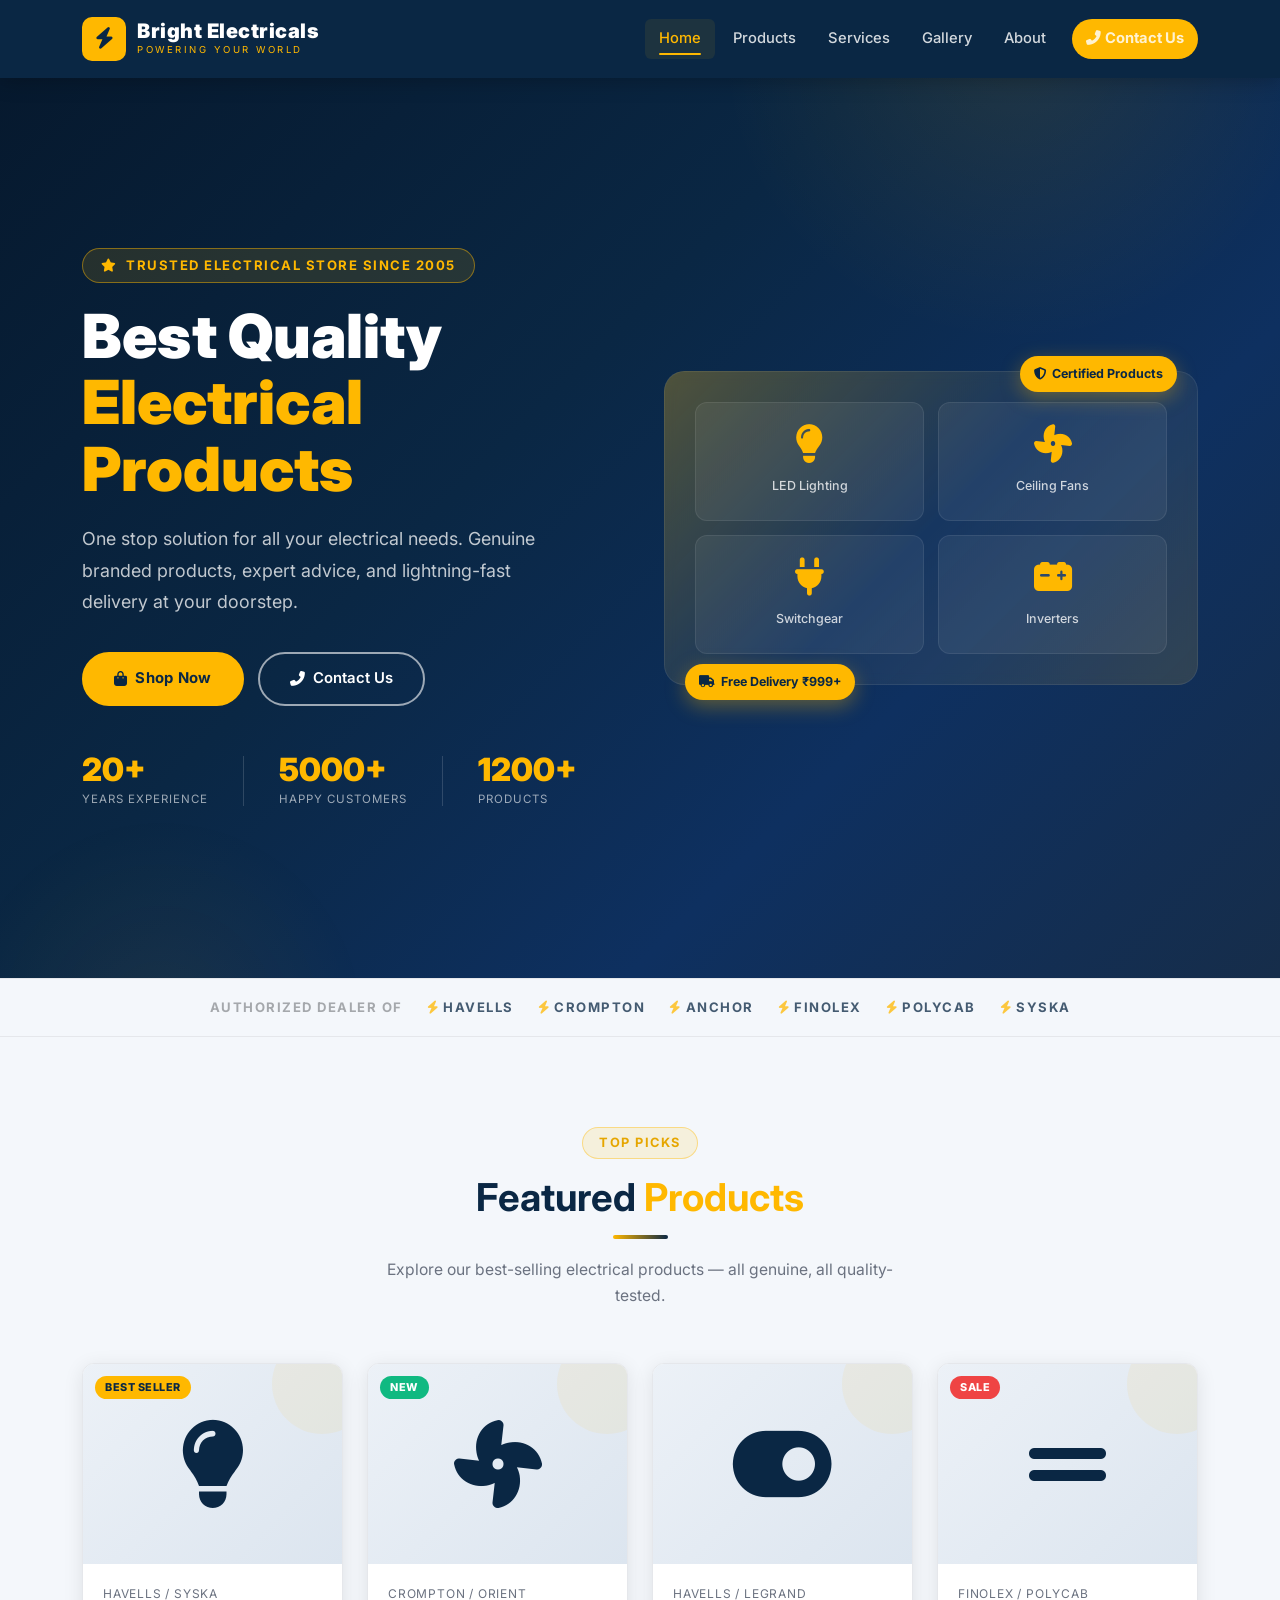
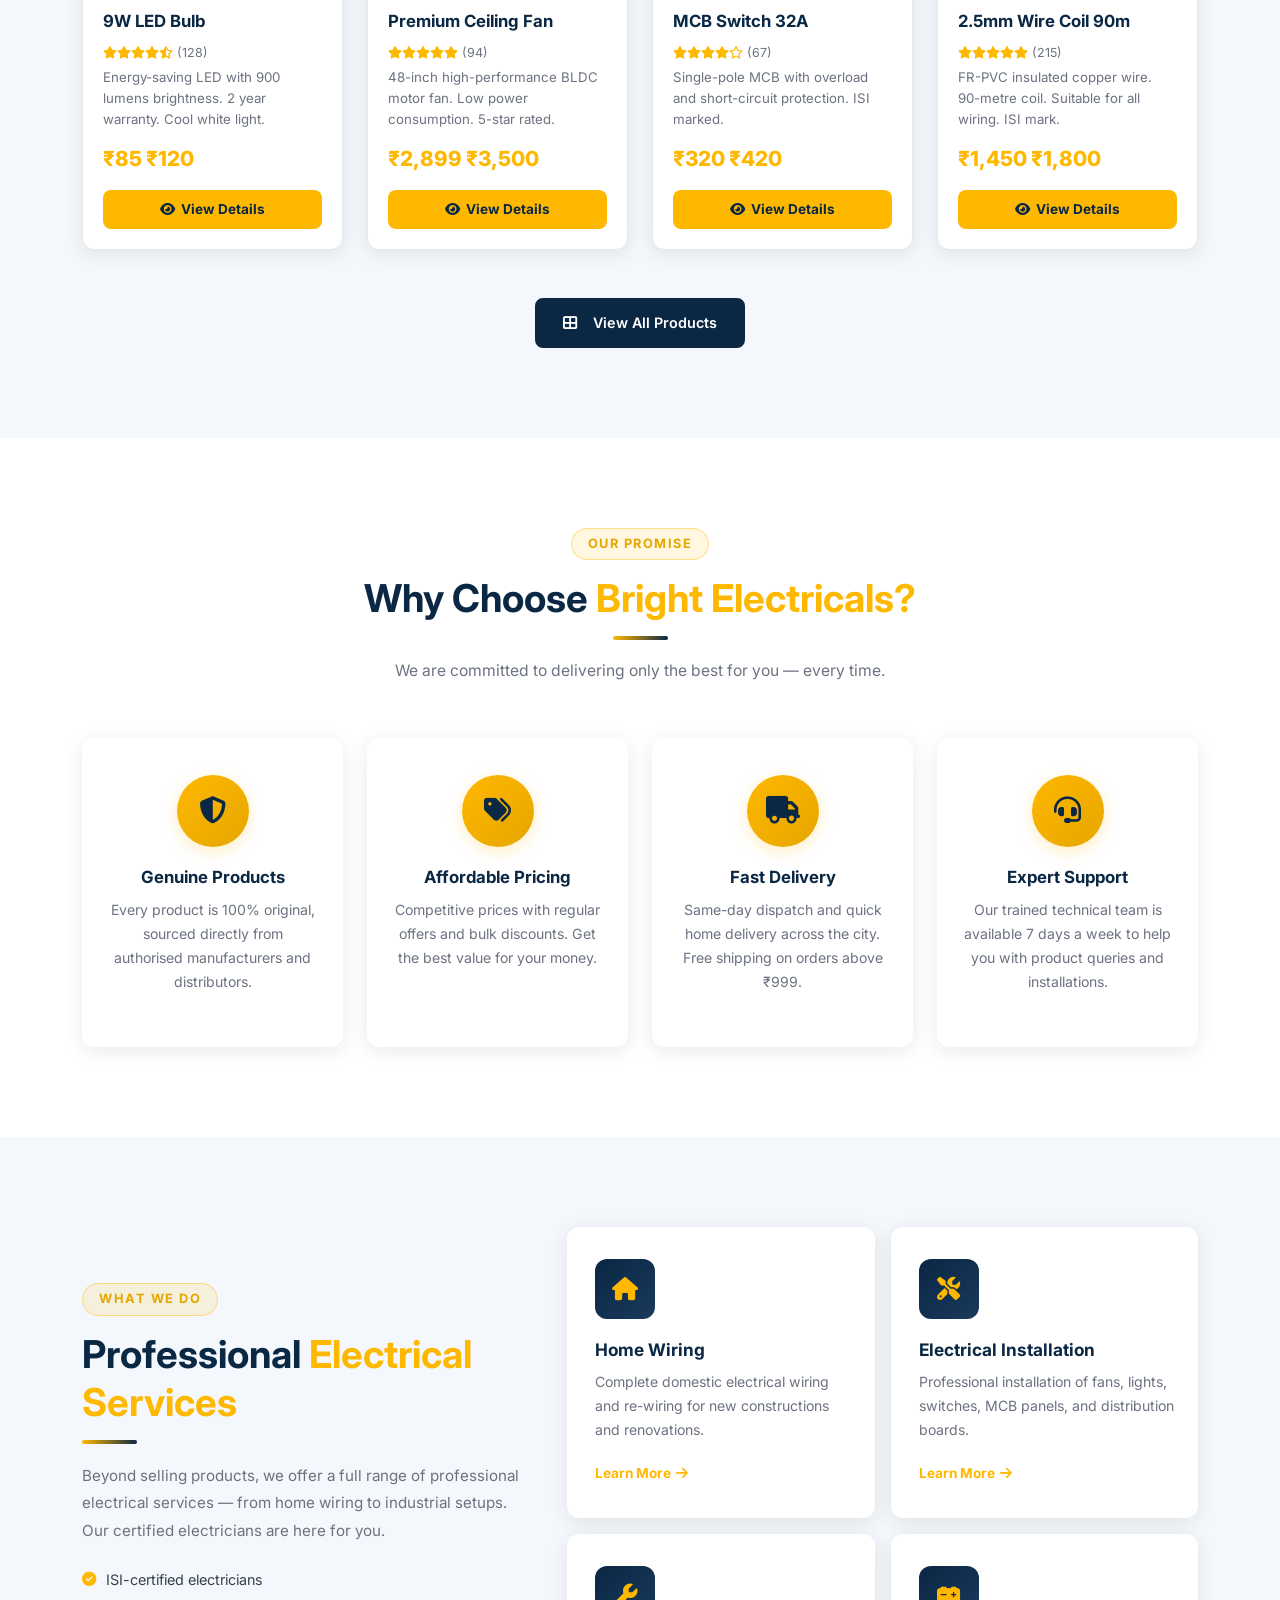
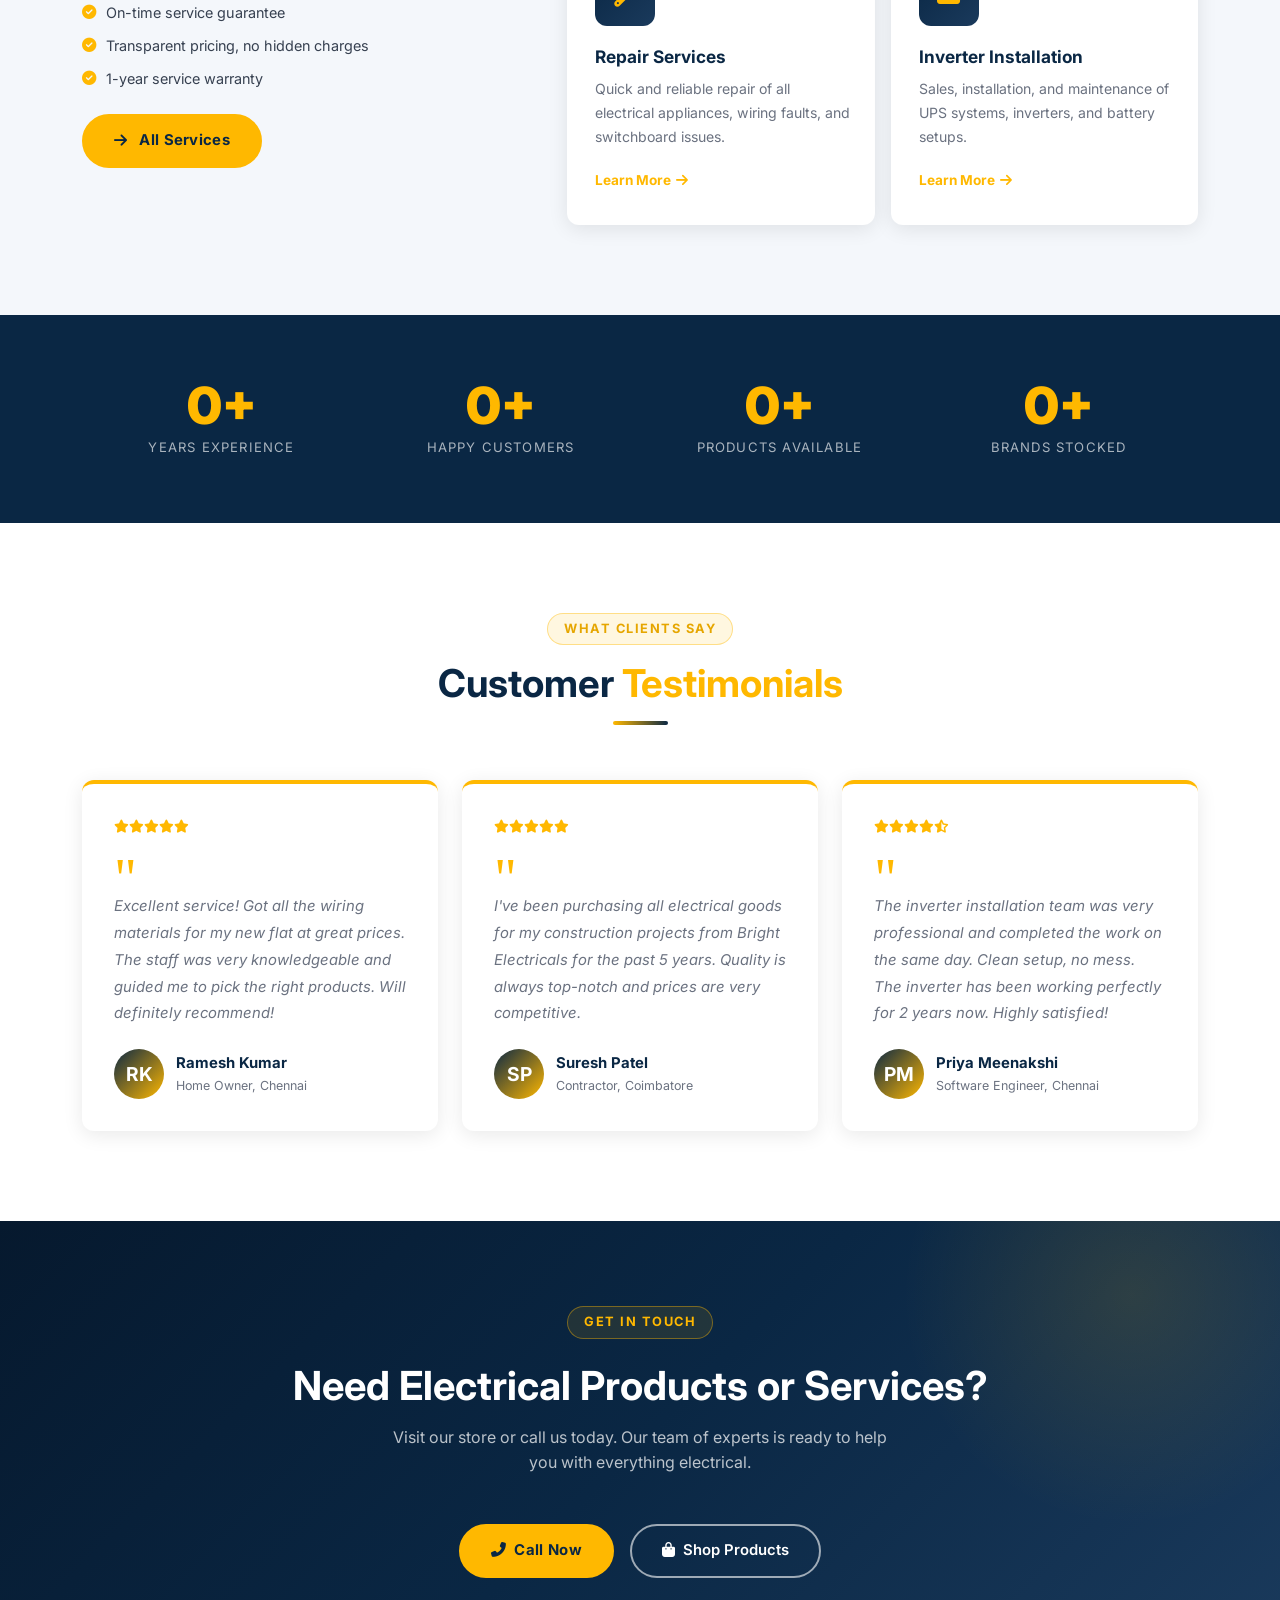
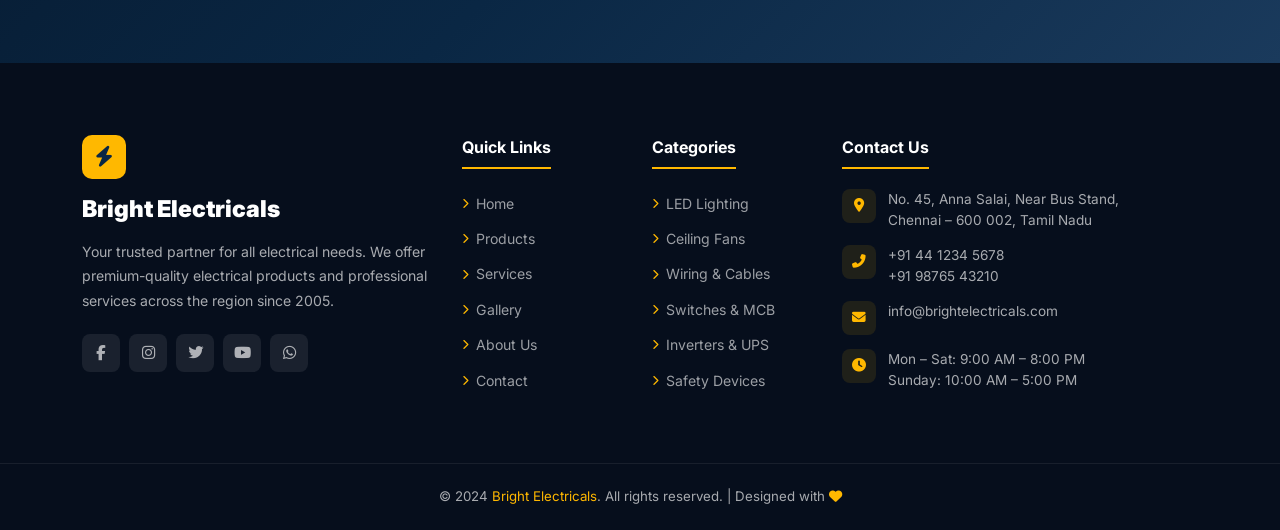
==== index.html @ 71056f07 "first version of website" ====
<!DOCTYPE html>
<html lang="en">
<head>
  <meta charset="UTF-8" />
  <meta name="viewport" content="width=device-width, initial-scale=1.0" />
  <title>Bright Electricals — Best Quality Electrical Products</title>
  <meta name="description" content="Bright Electricals — One stop solution for all electrical needs. Genuine products, affordable pricing, fast delivery." />
  <!-- Bootstrap 5 -->
  <link rel="stylesheet" href="https://cdn.jsdelivr.net/npm/bootstrap@5.3.2/dist/css/bootstrap.min.css" />
  <!-- Font Awesome -->
  <link rel="stylesheet" href="https://cdnjs.cloudflare.com/ajax/libs/font-awesome/6.5.0/css/all.min.css" />
  <!-- Google Fonts -->
  <link href="https://fonts.googleapis.com/css2?family=Inter:wght@400;500;600;700;800;900&display=swap" rel="stylesheet" />
  <!-- Custom CSS -->
  <link rel="stylesheet" href="css/style.css" />
  <style>
    body { font-family: 'Inter', 'Segoe UI', sans-serif; }
  </style>
</head>
<body>

<!-- ═══════════════ PRELOADER ═══════════════ -->
<div id="preloader">
  <div class="preloader-inner">
    <i class="fas fa-bolt preloader-icon"></i>
    <div class="preloader-name">Bright Electricals</div>
    <div class="preloader-bar"><div class="preloader-bar-fill"></div></div>
  </div>
</div>

<!-- ═══════════════ NAVBAR ═══════════════ -->
<nav class="navbar navbar-expand-lg site-navbar sticky-top">
  <div class="container">
    <a class="navbar-brand navbar-brand-wrap" href="index.html">
      <div class="navbar-logo-icon"><i class="fas fa-bolt"></i></div>
      <div>
        <span class="navbar-brand-name">Bright Electricals</span>
        <span class="navbar-brand-tagline">Powering Your World</span>
      </div>
    </a>
    <button class="navbar-toggler" type="button" data-bs-toggle="collapse" data-bs-target="#mainNav">
      <span class="navbar-toggler-icon"></span>
    </button>
    <div class="collapse navbar-collapse justify-content-end" id="mainNav">
      <ul class="navbar-nav align-items-lg-center gap-lg-1">
        <li class="nav-item"><a class="nav-link active" href="index.html">Home</a></li>
        <li class="nav-item"><a class="nav-link" href="products.html">Products</a></li>
        <li class="nav-item"><a class="nav-link" href="services.html">Services</a></li>
        <li class="nav-item"><a class="nav-link" href="gallery.html">Gallery</a></li>
        <li class="nav-item"><a class="nav-link" href="about.html">About</a></li>
        <li class="nav-item"><a class="nav-link nav-cta" href="contact.html"><i class="fas fa-phone-alt me-1"></i>Contact Us</a></li>
      </ul>
    </div>
  </div>
</nav>

<!-- ═══════════════ HERO ═══════════════ -->
<section class="hero-section">
  <div class="container">
    <div class="row align-items-center g-5">
      <div class="col-lg-6 hero-content">
        <span class="hero-tag"><i class="fas fa-star me-1"></i> Trusted Electrical Store Since 2005</span>
        <h1 class="hero-title">
          Best Quality<br>
          <span class="highlight">Electrical Products</span>
        </h1>
        <p class="hero-subtitle">One stop solution for all your electrical needs. Genuine branded products, expert advice, and lightning-fast delivery at your doorstep.</p>
        <div class="hero-buttons">
          <a href="products.html" class="btn-yellow"><i class="fas fa-shopping-bag"></i> Shop Now</a>
          <a href="contact.html" class="btn-outline-white"><i class="fas fa-phone-alt"></i> Contact Us</a>
        </div>
        <div class="hero-stats">
          <div class="hero-stat-item">
            <span class="num">20+</span>
            <div class="lbl">Years Experience</div>
          </div>
          <div class="hero-stat-divider"></div>
          <div class="hero-stat-item">
            <span class="num">5000+</span>
            <div class="lbl">Happy Customers</div>
          </div>
          <div class="hero-stat-divider"></div>
          <div class="hero-stat-item">
            <span class="num">1200+</span>
            <div class="lbl">Products</div>
          </div>
        </div>
      </div>
      <div class="col-lg-6">
        <div class="hero-visual-panel">
          <span class="hero-float-badge hfb-1"><i class="fas fa-shield-alt"></i> Certified Products</span>
          <div class="hero-grid">
            <div class="hero-product-tile">
              <i class="fas fa-lightbulb"></i>
              <span>LED Lighting</span>
            </div>
            <div class="hero-product-tile">
              <i class="fas fa-fan"></i>
              <span>Ceiling Fans</span>
            </div>
            <div class="hero-product-tile">
              <i class="fas fa-plug"></i>
              <span>Switchgear</span>
            </div>
            <div class="hero-product-tile">
              <i class="fas fa-car-battery"></i>
              <span>Inverters</span>
            </div>
          </div>
          <span class="hero-float-badge hfb-2"><i class="fas fa-truck"></i> Free Delivery ₹999+</span>
        </div>
      </div>
    </div>
  </div>
</section>

<!-- ═══════════════ BRAND STRIP ═══════════════ -->
<div style="background:#f4f7fb; padding:18px 0; border-top:1px solid #e5e7eb; border-bottom:1px solid #e5e7eb;">
  <div class="container">
    <div class="d-flex align-items-center justify-content-center gap-4 flex-wrap text-muted" style="font-size:.82rem; font-weight:700; letter-spacing:1.5px; text-transform:uppercase;">
      <span style="opacity:.5;">Authorized Dealer of</span>
      <span style="color:#0a2744; opacity:.75;"><i class="fas fa-bolt me-1" style="color:#FFB800;"></i>Havells</span>
      <span style="color:#0a2744; opacity:.75;"><i class="fas fa-bolt me-1" style="color:#FFB800;"></i>Crompton</span>
      <span style="color:#0a2744; opacity:.75;"><i class="fas fa-bolt me-1" style="color:#FFB800;"></i>Anchor</span>
      <span style="color:#0a2744; opacity:.75;"><i class="fas fa-bolt me-1" style="color:#FFB800;"></i>Finolex</span>
      <span style="color:#0a2744; opacity:.75;"><i class="fas fa-bolt me-1" style="color:#FFB800;"></i>Polycab</span>
      <span style="color:#0a2744; opacity:.75;"><i class="fas fa-bolt me-1" style="color:#FFB800;"></i>Syska</span>
    </div>
  </div>
</div>

<!-- ═══════════════ FEATURED PRODUCTS ═══════════════ -->
<section class="section-padding" style="background:#f4f7fb;">
  <div class="container">
    <div class="section-header text-center reveal">
      <span class="section-tag">Top Picks</span>
      <h2 class="section-title">Featured <span>Products</span></h2>
      <div class="divider center"></div>
      <p class="section-subtitle center">Explore our best-selling electrical products — all genuine, all quality-tested.</p>
    </div>
    <div class="row g-4">

      <!-- LED Bulb -->
      <div class="col-sm-6 col-lg-3 reveal reveal-delay-1">
        <div class="product-card">
          <div class="product-card-img">
            <span class="prod-badge">Best Seller</span>
            <i class="fas fa-lightbulb"></i>
          </div>
          <div class="product-card-body">
            <div class="prod-brand">Havells / Syska</div>
            <div class="prod-name">9W LED Bulb</div>
            <div class="prod-stars"><i class="fas fa-star"></i><i class="fas fa-star"></i><i class="fas fa-star"></i><i class="fas fa-star"></i><i class="fas fa-star-half-alt"></i><span>(128)</span></div>
            <p class="prod-desc">Energy-saving LED with 900 lumens brightness. 2 year warranty. Cool white light.</p>
            <div class="prod-price">₹85 <span>₹120</span></div>
            <a href="product-details.html" class="btn-sm-yellow"><i class="fas fa-eye"></i> View Details</a>
          </div>
        </div>
      </div>

      <!-- Ceiling Fan -->
      <div class="col-sm-6 col-lg-3 reveal reveal-delay-2">
        <div class="product-card">
          <div class="product-card-img">
            <span class="prod-badge new-badge">New</span>
            <i class="fas fa-fan"></i>
          </div>
          <div class="product-card-body">
            <div class="prod-brand">Crompton / Orient</div>
            <div class="prod-name">Premium Ceiling Fan</div>
            <div class="prod-stars"><i class="fas fa-star"></i><i class="fas fa-star"></i><i class="fas fa-star"></i><i class="fas fa-star"></i><i class="fas fa-star"></i><span>(94)</span></div>
            <p class="prod-desc">48-inch high-performance BLDC motor fan. Low power consumption. 5-star rated.</p>
            <div class="prod-price">₹2,899 <span>₹3,500</span></div>
            <a href="product-details.html" class="btn-sm-yellow"><i class="fas fa-eye"></i> View Details</a>
          </div>
        </div>
      </div>

      <!-- MCB Switch -->
      <div class="col-sm-6 col-lg-3 reveal reveal-delay-3">
        <div class="product-card">
          <div class="product-card-img">
            <i class="fas fa-toggle-on"></i>
          </div>
          <div class="product-card-body">
            <div class="prod-brand">Havells / Legrand</div>
            <div class="prod-name">MCB Switch 32A</div>
            <div class="prod-stars"><i class="fas fa-star"></i><i class="fas fa-star"></i><i class="fas fa-star"></i><i class="fas fa-star"></i><i class="far fa-star"></i><span>(67)</span></div>
            <p class="prod-desc">Single-pole MCB with overload and short-circuit protection. ISI marked.</p>
            <div class="prod-price">₹320 <span>₹420</span></div>
            <a href="product-details.html" class="btn-sm-yellow"><i class="fas fa-eye"></i> View Details</a>
          </div>
        </div>
      </div>

      <!-- Wire Coil -->
      <div class="col-sm-6 col-lg-3 reveal reveal-delay-4">
        <div class="product-card">
          <div class="product-card-img">
            <span class="prod-badge sale-badge">Sale</span>
            <i class="fas fa-grip-lines"></i>
          </div>
          <div class="product-card-body">
            <div class="prod-brand">Finolex / Polycab</div>
            <div class="prod-name">2.5mm Wire Coil 90m</div>
            <div class="prod-stars"><i class="fas fa-star"></i><i class="fas fa-star"></i><i class="fas fa-star"></i><i class="fas fa-star"></i><i class="fas fa-star"></i><span>(215)</span></div>
            <p class="prod-desc">FR-PVC insulated copper wire. 90-metre coil. Suitable for all wiring. ISI mark.</p>
            <div class="prod-price">₹1,450 <span>₹1,800</span></div>
            <a href="product-details.html" class="btn-sm-yellow"><i class="fas fa-eye"></i> View Details</a>
          </div>
        </div>
      </div>
    </div>
    <div class="text-center mt-5 reveal">
      <a href="products.html" class="btn-primary-dark"><i class="fas fa-th-large me-2"></i>View All Products</a>
    </div>
  </div>
</section>

<!-- ═══════════════ WHY CHOOSE US ═══════════════ -->
<section class="section-padding" style="background:#fff;">
  <div class="container">
    <div class="section-header text-center reveal">
      <span class="section-tag">Our Promise</span>
      <h2 class="section-title">Why Choose <span>Bright Electricals?</span></h2>
      <div class="divider center"></div>
      <p class="section-subtitle center">We are committed to delivering only the best for you — every time.</p>
    </div>
    <div class="row g-4">
      <div class="col-sm-6 col-lg-3 reveal reveal-delay-1">
        <div class="feature-card">
          <div class="feature-icon-wrap"><i class="fas fa-shield-alt"></i></div>
          <h4>Genuine Products</h4>
          <p>Every product is 100% original, sourced directly from authorised manufacturers and distributors.</p>
        </div>
      </div>
      <div class="col-sm-6 col-lg-3 reveal reveal-delay-2">
        <div class="feature-card">
          <div class="feature-icon-wrap"><i class="fas fa-tags"></i></div>
          <h4>Affordable Pricing</h4>
          <p>Competitive prices with regular offers and bulk discounts. Get the best value for your money.</p>
        </div>
      </div>
      <div class="col-sm-6 col-lg-3 reveal reveal-delay-3">
        <div class="feature-card">
          <div class="feature-icon-wrap"><i class="fas fa-truck"></i></div>
          <h4>Fast Delivery</h4>
          <p>Same-day dispatch and quick home delivery across the city. Free shipping on orders above ₹999.</p>
        </div>
      </div>
      <div class="col-sm-6 col-lg-3 reveal reveal-delay-4">
        <div class="feature-card">
          <div class="feature-icon-wrap"><i class="fas fa-headset"></i></div>
          <h4>Expert Support</h4>
          <p>Our trained technical team is available 7 days a week to help you with product queries and installations.</p>
        </div>
      </div>
    </div>
  </div>
</section>

<!-- ═══════════════ SERVICES OVERVIEW ═══════════════ -->
<section class="section-padding" style="background:#f4f7fb;">
  <div class="container">
    <div class="row align-items-center g-5">
      <div class="col-lg-5 reveal">
        <span class="section-tag">What We Do</span>
        <h2 class="section-title">Professional <span>Electrical Services</span></h2>
        <div class="divider"></div>
        <p style="color:#6b7280; font-size:.95rem; line-height:1.8; margin-bottom:24px;">Beyond selling products, we offer a full range of professional electrical services — from home wiring to industrial setups. Our certified electricians are here for you.</p>
        <ul style="list-style:none; padding:0;">
          <li style="display:flex; align-items:center; gap:10px; margin-bottom:10px; font-size:.9rem; color:#374151;">
            <i class="fas fa-check-circle" style="color:#FFB800;"></i> ISI-certified electricians
          </li>
          <li style="display:flex; align-items:center; gap:10px; margin-bottom:10px; font-size:.9rem; color:#374151;">
            <i class="fas fa-check-circle" style="color:#FFB800;"></i> On-time service guarantee
          </li>
          <li style="display:flex; align-items:center; gap:10px; margin-bottom:10px; font-size:.9rem; color:#374151;">
            <i class="fas fa-check-circle" style="color:#FFB800;"></i> Transparent pricing, no hidden charges
          </li>
          <li style="display:flex; align-items:center; gap:10px; font-size:.9rem; color:#374151;">
            <i class="fas fa-check-circle" style="color:#FFB800;"></i> 1-year service warranty
          </li>
        </ul>
        <div class="mt-4">
          <a href="services.html" class="btn-yellow"><i class="fas fa-arrow-right me-1"></i> All Services</a>
        </div>
      </div>
      <div class="col-lg-7">
        <div class="row g-3">
          <div class="col-sm-6 reveal reveal-delay-1">
            <div class="service-card">
              <div class="service-icon-box"><i class="fas fa-home"></i></div>
              <h4>Home Wiring</h4>
              <p>Complete domestic electrical wiring and re-wiring for new constructions and renovations.</p>
              <a href="services.html" class="service-learn-more">Learn More <i class="fas fa-arrow-right"></i></a>
            </div>
          </div>
          <div class="col-sm-6 reveal reveal-delay-2">
            <div class="service-card">
              <div class="service-icon-box"><i class="fas fa-tools"></i></div>
              <h4>Electrical Installation</h4>
              <p>Professional installation of fans, lights, switches, MCB panels, and distribution boards.</p>
              <a href="services.html" class="service-learn-more">Learn More <i class="fas fa-arrow-right"></i></a>
            </div>
          </div>
          <div class="col-sm-6 reveal reveal-delay-3">
            <div class="service-card">
              <div class="service-icon-box"><i class="fas fa-wrench"></i></div>
              <h4>Repair Services</h4>
              <p>Quick and reliable repair of all electrical appliances, wiring faults, and switchboard issues.</p>
              <a href="services.html" class="service-learn-more">Learn More <i class="fas fa-arrow-right"></i></a>
            </div>
          </div>
          <div class="col-sm-6 reveal reveal-delay-4">
            <div class="service-card">
              <div class="service-icon-box"><i class="fas fa-car-battery"></i></div>
              <h4>Inverter Installation</h4>
              <p>Sales, installation, and maintenance of UPS systems, inverters, and battery setups.</p>
              <a href="services.html" class="service-learn-more">Learn More <i class="fas fa-arrow-right"></i></a>
            </div>
          </div>
        </div>
      </div>
    </div>
  </div>
</section>

<!-- ═══════════════ STATS COUNTER ═══════════════ -->
<section class="stats-strip">
  <div class="container">
    <div class="row g-0 text-center">
      <div class="col-6 col-md-3">
        <div class="stat-block">
          <span class="stat-big counter" data-target="20" data-suffix="+">0+</span>
          <span class="stat-lbl">Years Experience</span>
        </div>
      </div>
      <div class="col-6 col-md-3">
        <div class="stat-block">
          <span class="stat-big counter" data-target="5000" data-suffix="+">0+</span>
          <span class="stat-lbl">Happy Customers</span>
        </div>
      </div>
      <div class="col-6 col-md-3">
        <div class="stat-block">
          <span class="stat-big counter" data-target="1200" data-suffix="+">0+</span>
          <span class="stat-lbl">Products Available</span>
        </div>
      </div>
      <div class="col-6 col-md-3">
        <div class="stat-block">
          <span class="stat-big counter" data-target="50" data-suffix="+">0+</span>
          <span class="stat-lbl">Brands Stocked</span>
        </div>
      </div>
    </div>
  </div>
</section>

<!-- ═══════════════ TESTIMONIALS ═══════════════ -->
<section class="section-padding" style="background:#fff;">
  <div class="container">
    <div class="section-header text-center reveal">
      <span class="section-tag">What Clients Say</span>
      <h2 class="section-title">Customer <span>Testimonials</span></h2>
      <div class="divider center"></div>
    </div>
    <div class="row g-4">
      <div class="col-md-4 reveal reveal-delay-1">
        <div class="testimonial-card">
          <div class="testimonial-stars">
            <i class="fas fa-star"></i><i class="fas fa-star"></i><i class="fas fa-star"></i><i class="fas fa-star"></i><i class="fas fa-star"></i>
          </div>
          <div class="testimonial-quote">"</div>
          <p class="testimonial-text">Excellent service! Got all the wiring materials for my new flat at great prices. The staff was very knowledgeable and guided me to pick the right products. Will definitely recommend!</p>
          <div class="testimonial-author">
            <div class="author-avatar">RK</div>
            <div>
              <div class="author-name">Ramesh Kumar</div>
              <div class="author-role">Home Owner, Chennai</div>
            </div>
          </div>
        </div>
      </div>
      <div class="col-md-4 reveal reveal-delay-2">
        <div class="testimonial-card">
          <div class="testimonial-stars">
            <i class="fas fa-star"></i><i class="fas fa-star"></i><i class="fas fa-star"></i><i class="fas fa-star"></i><i class="fas fa-star"></i>
          </div>
          <div class="testimonial-quote">"</div>
          <p class="testimonial-text">I've been purchasing all electrical goods for my construction projects from Bright Electricals for the past 5 years. Quality is always top-notch and prices are very competitive.</p>
          <div class="testimonial-author">
            <div class="author-avatar">SP</div>
            <div>
              <div class="author-name">Suresh Patel</div>
              <div class="author-role">Contractor, Coimbatore</div>
            </div>
          </div>
        </div>
      </div>
      <div class="col-md-4 reveal reveal-delay-3">
        <div class="testimonial-card">
          <div class="testimonial-stars">
            <i class="fas fa-star"></i><i class="fas fa-star"></i><i class="fas fa-star"></i><i class="fas fa-star"></i><i class="fas fa-star-half-alt"></i>
          </div>
          <div class="testimonial-quote">"</div>
          <p class="testimonial-text">The inverter installation team was very professional and completed the work on the same day. Clean setup, no mess. The inverter has been working perfectly for 2 years now. Highly satisfied!</p>
          <div class="testimonial-author">
            <div class="author-avatar">PM</div>
            <div>
              <div class="author-name">Priya Meenakshi</div>
              <div class="author-role">Software Engineer, Chennai</div>
            </div>
          </div>
        </div>
      </div>
    </div>
  </div>
</section>

<!-- ═══════════════ CTA SECTION ═══════════════ -->
<section class="cta-section">
  <div class="container text-center position-relative">
    <div class="reveal">
      <span class="section-tag" style="color:#FFB800; border-color:rgba(255,184,0,0.4); background:rgba(255,184,0,0.1);">Get In Touch</span>
      <h2 class="cta-title mt-2">Need Electrical Products or Services?</h2>
      <p class="cta-sub mb-5 mx-auto">Visit our store or call us today. Our team of experts is ready to help you with everything electrical.</p>
      <div class="d-flex justify-content-center gap-3 flex-wrap">
        <a href="contact.html" class="btn-yellow"><i class="fas fa-phone-alt"></i> Call Now</a>
        <a href="products.html" class="btn-outline-white"><i class="fas fa-shopping-bag"></i> Shop Products</a>
      </div>
    </div>
  </div>
</section>

<!-- ═══════════════ FOOTER ═══════════════ -->
<footer class="site-footer">
  <div class="container">
    <div class="row g-4">
      <!-- About -->
      <div class="col-lg-4 col-md-6">
        <div class="footer-logo-icon"><i class="fas fa-bolt"></i></div>
        <span class="footer-brand-name">Bright Electricals</span>
        <p class="footer-about">Your trusted partner for all electrical needs. We offer premium-quality electrical products and professional services across the region since 2005.</p>
        <div class="social-links">
          <a href="#" class="social-link"><i class="fab fa-facebook-f"></i></a>
          <a href="#" class="social-link"><i class="fab fa-instagram"></i></a>
          <a href="#" class="social-link"><i class="fab fa-twitter"></i></a>
          <a href="#" class="social-link"><i class="fab fa-youtube"></i></a>
          <a href="#" class="social-link"><i class="fab fa-whatsapp"></i></a>
        </div>
      </div>
      <!-- Quick Links -->
      <div class="col-lg-2 col-md-6 col-6">
        <h5 class="footer-heading">Quick Links</h5>
        <ul class="footer-list">
          <li><a href="index.html"><i class="fas fa-chevron-right"></i>Home</a></li>
          <li><a href="products.html"><i class="fas fa-chevron-right"></i>Products</a></li>
          <li><a href="services.html"><i class="fas fa-chevron-right"></i>Services</a></li>
          <li><a href="gallery.html"><i class="fas fa-chevron-right"></i>Gallery</a></li>
          <li><a href="about.html"><i class="fas fa-chevron-right"></i>About Us</a></li>
          <li><a href="contact.html"><i class="fas fa-chevron-right"></i>Contact</a></li>
        </ul>
      </div>
      <!-- Categories -->
      <div class="col-lg-2 col-md-6 col-6">
        <h5 class="footer-heading">Categories</h5>
        <ul class="footer-list">
          <li><a href="products.html"><i class="fas fa-chevron-right"></i>LED Lighting</a></li>
          <li><a href="products.html"><i class="fas fa-chevron-right"></i>Ceiling Fans</a></li>
          <li><a href="products.html"><i class="fas fa-chevron-right"></i>Wiring & Cables</a></li>
          <li><a href="products.html"><i class="fas fa-chevron-right"></i>Switches & MCB</a></li>
          <li><a href="products.html"><i class="fas fa-chevron-right"></i>Inverters & UPS</a></li>
          <li><a href="products.html"><i class="fas fa-chevron-right"></i>Safety Devices</a></li>
        </ul>
      </div>
      <!-- Contact -->
      <div class="col-lg-4 col-md-6">
        <h5 class="footer-heading">Contact Us</h5>
        <div class="footer-contact-row">
          <div class="footer-contact-icon"><i class="fas fa-map-marker-alt"></i></div>
          <div class="info">No. 45, Anna Salai, Near Bus Stand,<br>Chennai – 600 002, Tamil Nadu</div>
        </div>
        <div class="footer-contact-row">
          <div class="footer-contact-icon"><i class="fas fa-phone-alt"></i></div>
          <div class="info"><a href="tel:+914412345678" style="color:rgba(255,255,255,.65);">+91 44 1234 5678</a><br><a href="tel:+919876543210" style="color:rgba(255,255,255,.65);">+91 98765 43210</a></div>
        </div>
        <div class="footer-contact-row">
          <div class="footer-contact-icon"><i class="fas fa-envelope"></i></div>
          <div class="info"><a href="mailto:info@brightelectricals.com" style="color:rgba(255,255,255,.65);">info@brightelectricals.com</a></div>
        </div>
        <div class="footer-contact-row">
          <div class="footer-contact-icon"><i class="fas fa-clock"></i></div>
          <div class="info">Mon – Sat: 9:00 AM – 8:00 PM<br>Sunday: 10:00 AM – 5:00 PM</div>
        </div>
      </div>
    </div>
  </div>
  <div class="footer-bottom">
    <p class="mb-0">© 2024 <a href="index.html">Bright Electricals</a>. All rights reserved. | Designed with <i class="fas fa-heart" style="color:#FFB800;"></i></p>
  </div>
</footer>

<!-- Scroll to Top -->
<button id="scrollTop" title="Back to Top"><i class="fas fa-chevron-up"></i></button>

<!-- Bootstrap JS -->
<script src="https://cdn.jsdelivr.net/npm/bootstrap@5.3.2/dist/js/bootstrap.bundle.min.js"></script>
<script src="js/script.js"></script>
</body>
</html>
---- css/style.css ----
/* ============================================================
   BRIGHT ELECTRICALS — Main Stylesheet
   ============================================================ */

/* ── CSS Variables ── */
:root {
  --primary:        #0a2744;
  --primary-light:  #1a3a5c;
  --primary-dark:   #06192e;
  --secondary:      #FFB800;
  --secondary-dark: #e6a600;
  --white:          #ffffff;
  --light:          #f4f7fb;
  --dark:           #111827;
  --gray:           #6b7280;
  --light-gray:     #e5e7eb;
  --success:        #10b981;
  --danger:         #ef4444;
  --shadow:         0 4px 20px rgba(0,0,0,0.09);
  --shadow-hover:   0 10px 35px rgba(0,0,0,0.18);
  --shadow-yellow:  0 6px 20px rgba(255,184,0,0.35);
  --transition:     all 0.3s ease;
  --radius:         12px;
  --radius-sm:      8px;
}

/* ── Reset & Base ── */
*, *::before, *::after { box-sizing: border-box; margin: 0; padding: 0; }
html { scroll-behavior: smooth; }
body {
  font-family: 'Segoe UI', Tahoma, Geneva, Verdana, sans-serif;
  color: var(--dark);
  background: var(--white);
  overflow-x: hidden;
  line-height: 1.6;
}
h1,h2,h3,h4,h5,h6 { font-weight: 700; line-height: 1.25; }
a { text-decoration: none; transition: var(--transition); }
img { max-width: 100%; }
ul { list-style: none; }

/* ── Utilities ── */
.section-padding  { padding: 90px 0; }
.section-padding-sm { padding: 60px 0; }

.section-header { margin-bottom: 55px; }
.section-tag {
  display: inline-block;
  background: rgba(255,184,0,0.12);
  border: 1px solid rgba(255,184,0,0.4);
  color: var(--secondary-dark);
  padding: 5px 16px;
  border-radius: 50px;
  font-size: .8rem;
  font-weight: 700;
  letter-spacing: 1.5px;
  text-transform: uppercase;
  margin-bottom: 14px;
}
.section-title {
  font-size: clamp(1.8rem, 4vw, 2.4rem);
  color: var(--primary);
  margin-bottom: 14px;
}
.section-title span { color: var(--secondary); }
.section-subtitle { color: var(--gray); font-size: .98rem; max-width: 540px; }
.section-subtitle.center { margin: 0 auto; }
.divider {
  width: 55px; height: 4px;
  background: linear-gradient(to right, var(--secondary), var(--primary));
  border-radius: 2px;
  margin: 12px 0 18px;
}
.divider.center { margin: 12px auto 18px; }

/* Buttons */
.btn-yellow {
  display: inline-flex; align-items: center; gap: 8px;
  background: var(--secondary);
  color: var(--primary);
  border: 2px solid var(--secondary);
  padding: 13px 30px;
  border-radius: 50px;
  font-weight: 700;
  font-size: .93rem;
  letter-spacing: .3px;
  transition: var(--transition);
  cursor: pointer;
}
.btn-yellow:hover {
  background: var(--secondary-dark);
  border-color: var(--secondary-dark);
  color: var(--primary);
  transform: translateY(-3px);
  box-shadow: var(--shadow-yellow);
}
.btn-outline-white {
  display: inline-flex; align-items: center; gap: 8px;
  background: transparent;
  color: var(--white);
  border: 2px solid rgba(255,255,255,0.6);
  padding: 13px 30px;
  border-radius: 50px;
  font-weight: 600;
  font-size: .93rem;
  transition: var(--transition);
  cursor: pointer;
}
.btn-outline-white:hover {
  background: var(--white);
  color: var(--primary);
  border-color: var(--white);
  transform: translateY(-3px);
}
.btn-primary-dark {
  display: inline-flex; align-items: center; gap: 8px;
  background: var(--primary);
  color: var(--white);
  border: 2px solid var(--primary);
  padding: 11px 26px;
  border-radius: var(--radius-sm);
  font-weight: 600;
  font-size: .9rem;
  transition: var(--transition);
  cursor: pointer;
}
.btn-primary-dark:hover {
  background: var(--primary-light);
  border-color: var(--primary-light);
  color: var(--white);
  transform: translateY(-2px);
  box-shadow: var(--shadow);
}
.btn-sm-yellow {
  display: inline-flex; align-items: center; gap: 6px;
  background: var(--secondary);
  color: var(--primary);
  border: none;
  padding: 9px 20px;
  border-radius: var(--radius-sm);
  font-weight: 700;
  font-size: .85rem;
  transition: var(--transition);
  cursor: pointer;
  width: 100%;
  justify-content: center;
}
.btn-sm-yellow:hover {
  background: var(--secondary-dark);
  color: var(--primary);
  transform: translateY(-2px);
  box-shadow: var(--shadow-yellow);
}
.btn-sm-outline {
  display: inline-flex; align-items: center; gap: 6px;
  background: transparent;
  color: var(--primary);
  border: 2px solid var(--primary);
  padding: 9px 20px;
  border-radius: var(--radius-sm);
  font-weight: 600;
  font-size: .85rem;
  transition: var(--transition);
  cursor: pointer;
}
.btn-sm-outline:hover {
  background: var(--primary);
  color: var(--white);
}

/* ============================================================
   PRELOADER
   ============================================================ */
#preloader {
  position: fixed; inset: 0;
  background: var(--primary);
  display: flex; align-items: center; justify-content: center;
  z-index: 9999;
  transition: opacity .5s ease, visibility .5s ease;
}
#preloader.hidden { opacity: 0; visibility: hidden; pointer-events: none; }
.preloader-inner { text-align: center; }
.preloader-icon {
  font-size: 3.5rem;
  color: var(--secondary);
  animation: preloaderPulse 1s ease-in-out infinite alternate;
  display: block; margin-bottom: 15px;
}
.preloader-name {
  color: var(--white);
  font-size: 1.4rem;
  font-weight: 800;
  letter-spacing: 3px;
  text-transform: uppercase;
  margin-bottom: 20px;
}
.preloader-bar {
  width: 220px; height: 4px;
  background: rgba(255,255,255,0.15);
  border-radius: 4px;
  overflow: hidden;
  margin: 0 auto;
}
.preloader-bar-fill {
  height: 100%;
  background: var(--secondary);
  border-radius: 4px;
  animation: barLoad 1.4s ease infinite;
}
@keyframes preloaderPulse {
  from { transform: scale(1);   opacity: .8; }
  to   { transform: scale(1.15); opacity: 1; }
}
@keyframes barLoad {
  0%   { width: 0%;   margin-left: 0;    }
  50%  { width: 80%;  margin-left: 0;    }
  100% { width: 0%;   margin-left: 100%; }
}

/* ============================================================
   SCROLL-TO-TOP
   ============================================================ */
#scrollTop {
  position: fixed; bottom: 30px; right: 30px;
  width: 46px; height: 46px;
  background: var(--secondary);
  color: var(--primary);
  border: none; border-radius: 50%;
  display: flex; align-items: center; justify-content: center;
  font-size: 1.1rem;
  cursor: pointer;
  box-shadow: var(--shadow-yellow);
  transition: var(--transition);
  opacity: 0; visibility: hidden;
  z-index: 990;
}
#scrollTop.visible { opacity: 1; visibility: visible; }
#scrollTop:hover { transform: translateY(-4px); box-shadow: 0 8px 25px rgba(255,184,0,0.5); }

/* ============================================================
   NAVBAR
   ============================================================ */
.site-navbar {
  background: var(--primary) !important;
  padding: 12px 0;
  transition: var(--transition);
  box-shadow: 0 2px 20px rgba(0,0,0,0.25);
}
.site-navbar.scrolled { padding: 8px 0; box-shadow: 0 4px 30px rgba(0,0,0,0.4); }

.navbar-brand-wrap { display: flex; align-items: center; gap: 11px; }
.navbar-logo-icon {
  width: 44px; height: 44px;
  background: var(--secondary);
  border-radius: 10px;
  display: flex; align-items: center; justify-content: center;
  font-size: 1.35rem; color: var(--primary);
  flex-shrink: 0;
}
.navbar-brand-name { display: block; font-size: 1.25rem; font-weight: 900; color: var(--white); letter-spacing: .5px; line-height: 1.1; }
.navbar-brand-tagline { display: block; font-size: .6rem; color: var(--secondary); letter-spacing: 2.5px; text-transform: uppercase; }

.site-navbar .nav-link {
  color: rgba(255,255,255,0.82) !important;
  font-weight: 500; font-size: .92rem;
  padding: 8px 14px !important;
  border-radius: 6px;
  transition: var(--transition);
  position: relative;
}
.site-navbar .nav-link::after {
  content: ''; position: absolute; bottom: 4px; left: 14px; right: 14px;
  height: 2px; background: var(--secondary);
  transform: scaleX(0); transition: transform .3s ease; border-radius: 1px;
}
.site-navbar .nav-link:hover,
.site-navbar .nav-link.active {
  color: var(--secondary) !important;
  background: rgba(255,184,0,0.08);
}
.site-navbar .nav-link:hover::after,
.site-navbar .nav-link.active::after { transform: scaleX(1); }

.nav-cta {
  background: var(--secondary) !important;
  color: var(--primary) !important;
  padding: 9px 22px !important;
  border-radius: 50px !important;
  font-weight: 700 !important;
  margin-left: 8px;
}
.nav-cta:hover { background: var(--secondary-dark) !important; }
.nav-cta::after { display: none !important; }

.navbar-toggler { border-color: rgba(255,184,0,0.5) !important; }
.navbar-toggler-icon { filter: invert(1); }

/* ============================================================
   PAGE BANNER (inner pages)
   ============================================================ */
.page-banner {
  background: linear-gradient(135deg, var(--primary-dark) 0%, var(--primary) 50%, var(--primary-light) 100%);
  padding: 100px 0 55px;
  position: relative; overflow: hidden;
  margin-top: 0;
}
.page-banner::before {
  content: '';
  position: absolute; top: -60%; right: -8%;
  width: 500px; height: 500px;
  background: radial-gradient(circle, rgba(255,184,0,0.1) 0%, transparent 65%);
  border-radius: 50%; pointer-events: none;
}
.page-banner::after {
  content: '';
  position: absolute; bottom: 0; left: 0; right: 0;
  height: 4px;
  background: linear-gradient(to right, transparent, var(--secondary), transparent);
}
.page-banner .banner-title { font-size: clamp(1.8rem, 4vw, 2.6rem); color: var(--white); margin-bottom: 12px; }
.breadcrumb { background: none; padding: 0; margin: 0; }
.breadcrumb-item { font-size: .88rem; color: rgba(255,255,255,0.55); }
.breadcrumb-item.active { color: var(--secondary); }
.breadcrumb-item a { color: rgba(255,255,255,0.78); }
.breadcrumb-item+.breadcrumb-item::before { color: rgba(255,255,255,0.35); }

/* ============================================================
   HERO SECTION
   ============================================================ */
.hero-section {
  min-height: 100vh;
  background: linear-gradient(135deg, #06192e 0%, #0a2744 40%, #0e3060 70%, #162d4a 100%);
  display: flex; align-items: center;
  position: relative; overflow: hidden;
  padding: 60px 0;
}
.hero-section::before {
  content: '';
  position: absolute; top: -40%; right: -5%;
  width: 650px; height: 650px;
  background: radial-gradient(circle, rgba(255,184,0,0.09) 0%, transparent 65%);
  border-radius: 50%; pointer-events: none;
}
.hero-section::after {
  content: '';
  position: absolute; bottom: -30%; left: -5%;
  width: 450px; height: 450px;
  background: radial-gradient(circle, rgba(255,184,0,0.06) 0%, transparent 65%);
  border-radius: 50%; pointer-events: none;
}

.hero-tag {
  display: inline-block;
  background: rgba(255,184,0,0.12);
  border: 1px solid rgba(255,184,0,0.45);
  color: var(--secondary);
  padding: 6px 18px;
  border-radius: 50px;
  font-size: .82rem; font-weight: 700;
  letter-spacing: 1.5px; text-transform: uppercase;
  margin-bottom: 20px;
  animation: fadeSlideDown .6s ease both;
}
.hero-title {
  font-size: clamp(2.2rem, 5vw, 3.8rem);
  font-weight: 900; color: var(--white);
  line-height: 1.1; margin-bottom: 20px;
  animation: fadeSlideDown .7s ease .1s both;
}
.hero-title .highlight { color: var(--secondary); display: block; }
.hero-subtitle {
  font-size: clamp(.95rem, 2vw, 1.12rem);
  color: rgba(255,255,255,.75);
  margin-bottom: 35px; max-width: 480px; line-height: 1.75;
  animation: fadeSlideDown .7s ease .2s both;
}
.hero-buttons {
  display: flex; gap: 14px; flex-wrap: wrap; margin-bottom: 48px;
  animation: fadeSlideDown .7s ease .3s both;
}
.hero-stats {
  display: flex; gap: 35px; flex-wrap: wrap;
  animation: fadeSlideDown .7s ease .4s both;
}
.hero-stat-item .num { font-size: 2rem; font-weight: 900; color: var(--secondary); display: block; line-height: 1; }
.hero-stat-item .lbl { font-size: .72rem; color: rgba(255,255,255,.6); text-transform: uppercase; letter-spacing: 1px; margin-top: 4px; }
.hero-stat-divider { width: 1px; height: 50px; background: rgba(255,255,255,.15); align-self: center; }

/* Hero visual panel */
.hero-visual-panel {
  background: rgba(255,255,255,0.04);
  border: 1px solid rgba(255,255,255,0.08);
  border-radius: 20px;
  padding: 30px;
  backdrop-filter: blur(6px);
  position: relative;
  animation: fadeSlideLeft .8s ease .2s both;
}
.hero-visual-panel::before {
  content: '';
  position: absolute; inset: -1px;
  background: linear-gradient(135deg, rgba(255,184,0,.25), transparent 50%, rgba(255,184,0,.1));
  border-radius: 21px; z-index: -1;
}
.hero-grid {
  display: grid; grid-template-columns: 1fr 1fr; gap: 14px;
}
.hero-product-tile {
  background: rgba(255,255,255,0.06);
  border: 1px solid rgba(255,255,255,0.08);
  border-radius: 12px;
  padding: 22px 15px;
  text-align: center;
  transition: var(--transition);
  cursor: default;
}
.hero-product-tile:hover {
  background: rgba(255,184,0,0.13);
  border-color: rgba(255,184,0,0.4);
  transform: translateY(-4px);
}
.hero-product-tile i { font-size: 2.4rem; color: var(--secondary); display: block; margin-bottom: 9px; }
.hero-product-tile span { font-size: .78rem; color: rgba(255,255,255,.78); font-weight: 500; }

.hero-float-badge {
  position: absolute;
  background: var(--secondary);
  color: var(--primary);
  padding: 8px 14px;
  border-radius: 50px;
  font-size: .78rem; font-weight: 700;
  box-shadow: var(--shadow-yellow);
  display: flex; align-items: center; gap: 6px;
  white-space: nowrap;
}
.hfb-1 { top: -16px; right: 20px; animation: floatAnim 3s ease-in-out infinite; }
.hfb-2 { bottom: -16px; left: 20px; animation: floatAnim 3s ease-in-out 1.5s infinite; }
@keyframes floatAnim {
  0%,100% { transform: translateY(0); }
  50%      { transform: translateY(-10px); }
}
@keyframes fadeSlideDown {
  from { opacity: 0; transform: translateY(20px); }
  to   { opacity: 1; transform: translateY(0); }
}
@keyframes fadeSlideLeft {
  from { opacity: 0; transform: translateX(30px); }
  to   { opacity: 1; transform: translateX(0); }
}

/* ============================================================
   PRODUCT CARDS
   ============================================================ */
.product-card {
  background: var(--white);
  border-radius: var(--radius);
  overflow: hidden;
  box-shadow: var(--shadow);
  border: 1px solid var(--light-gray);
  transition: var(--transition);
  height: 100%; display: flex; flex-direction: column;
}
.product-card:hover { transform: translateY(-8px); box-shadow: var(--shadow-hover); border-color: rgba(255,184,0,0.4); }

.product-card-img {
  height: 200px;
  background: linear-gradient(135deg, #ecf1f7 0%, #dce5ef 100%);
  display: flex; align-items: center; justify-content: center;
  position: relative; overflow: hidden;
}
.product-card-img::after {
  content: ''; position: absolute;
  top: -30px; right: -30px;
  width: 100px; height: 100px;
  background: rgba(255,184,0,0.07);
  border-radius: 50%;
}
.product-card-img i {
  font-size: 5.5rem;
  color: var(--primary);
  transition: var(--transition);
  position: relative; z-index: 1;
}
.product-card:hover .product-card-img i { color: var(--secondary); transform: scale(1.1) rotate(-5deg); }

.prod-badge {
  position: absolute; top: 12px; left: 12px;
  background: var(--secondary); color: var(--primary);
  padding: 3px 10px; border-radius: 50px;
  font-size: .68rem; font-weight: 800; letter-spacing: .5px; text-transform: uppercase;
  z-index: 2;
}
.prod-badge.new-badge { background: var(--success); color: var(--white); }
.prod-badge.sale-badge { background: var(--danger); color: var(--white); }

.product-card-body { padding: 20px; flex: 1; display: flex; flex-direction: column; }
.prod-brand { font-size: .75rem; color: var(--gray); text-transform: uppercase; letter-spacing: .8px; margin-bottom: 5px; }
.prod-name { font-size: 1.05rem; font-weight: 700; color: var(--primary); margin-bottom: 8px; }
.prod-desc { font-size: .83rem; color: var(--gray); line-height: 1.6; margin-bottom: 12px; flex: 1; }
.prod-price { font-size: 1.3rem; font-weight: 800; color: var(--secondary); margin-bottom: 14px; }
.prod-price .old { font-size: .9rem; color: var(--gray); text-decoration: line-through; font-weight: 400; margin-left: 8px; }
.prod-stars { color: var(--secondary); font-size: .78rem; margin-bottom: 4px; }
.prod-stars span { color: var(--gray); font-size: .78rem; margin-left: 4px; }

/* ============================================================
   FEATURE CARDS (Why Choose Us)
   ============================================================ */
.feature-card {
  background: var(--white);
  border-radius: var(--radius);
  padding: 36px 24px;
  text-align: center;
  box-shadow: var(--shadow);
  border: 1px solid transparent;
  transition: var(--transition);
  height: 100%;
}
.feature-card:hover { transform: translateY(-6px); border-color: rgba(255,184,0,0.35); box-shadow: var(--shadow-hover); }
.feature-icon-wrap {
  width: 72px; height: 72px;
  background: linear-gradient(135deg, var(--secondary) 0%, var(--secondary-dark) 100%);
  border-radius: 50%; margin: 0 auto 20px;
  display: flex; align-items: center; justify-content: center;
  font-size: 1.7rem; color: var(--primary);
  transition: var(--transition);
  box-shadow: 0 4px 15px rgba(255,184,0,0.25);
}
.feature-card:hover .feature-icon-wrap { transform: scale(1.1) rotate(8deg); }
.feature-card h4 { font-size: 1.05rem; color: var(--primary); margin-bottom: 10px; }
.feature-card p { font-size: .88rem; color: var(--gray); line-height: 1.7; }

/* ============================================================
   SERVICE CARDS
   ============================================================ */
.service-card {
  background: var(--white);
  border-radius: var(--radius);
  padding: 32px 24px;
  box-shadow: var(--shadow);
  border-left: 4px solid transparent;
  transition: var(--transition);
  height: 100%;
}
.service-card:hover { transform: translateY(-6px); border-left-color: var(--secondary); box-shadow: var(--shadow-hover); }
.service-icon-box {
  width: 60px; height: 60px;
  background: linear-gradient(135deg, var(--primary), var(--primary-light));
  border-radius: 12px;
  display: flex; align-items: center; justify-content: center;
  font-size: 1.45rem; color: var(--secondary);
  margin-bottom: 20px; transition: var(--transition);
}
.service-card:hover .service-icon-box { background: var(--secondary); color: var(--primary); }
.service-card h4 { font-size: 1.08rem; color: var(--primary); margin-bottom: 10px; }
.service-card p { font-size: .88rem; color: var(--gray); line-height: 1.7; margin-bottom: 18px; }
.service-learn-more {
  font-size: .85rem; font-weight: 700; color: var(--secondary);
  display: inline-flex; align-items: center; gap: 5px;
  transition: var(--transition);
}
.service-learn-more:hover { color: var(--secondary-dark); gap: 8px; }

/* ============================================================
   TESTIMONIALS
   ============================================================ */
.testimonial-card {
  background: var(--white);
  border-radius: var(--radius);
  padding: 32px;
  box-shadow: var(--shadow);
  border-top: 4px solid var(--secondary);
  transition: var(--transition);
  height: 100%;
}
.testimonial-card:hover { transform: translateY(-5px); box-shadow: var(--shadow-hover); }
.testimonial-quote { font-size: 3.5rem; color: var(--secondary); line-height: .5; font-family: Georgia, serif; float: left; margin-right: 6px; margin-top: 14px; }
.testimonial-text { color: var(--gray); font-size: .93rem; line-height: 1.8; margin-bottom: 22px; font-style: italic; clear: left; }
.testimonial-stars { color: var(--secondary); font-size: .82rem; margin-bottom: 14px; }
.testimonial-author { display: flex; align-items: center; gap: 12px; }
.author-avatar {
  width: 50px; height: 50px; border-radius: 50%; flex-shrink: 0;
  background: linear-gradient(135deg, var(--primary), var(--secondary));
  display: flex; align-items: center; justify-content: center;
  color: var(--white); font-size: 1.2rem; font-weight: 700;
}
.author-name { font-size: .93rem; font-weight: 700; color: var(--primary); }
.author-role { font-size: .78rem; color: var(--gray); }

/* ============================================================
   CTA SECTION
   ============================================================ */
.cta-section {
  background: linear-gradient(135deg, var(--primary-dark), var(--primary), var(--primary-light));
  padding: 85px 0;
  position: relative; overflow: hidden;
}
.cta-section::before {
  content: ''; position: absolute; top: -40%; right: -8%;
  width: 500px; height: 500px;
  background: radial-gradient(circle, rgba(255,184,0,0.12) 0%, transparent 65%);
  border-radius: 50%; pointer-events: none;
}
.cta-section .cta-title { font-size: clamp(1.8rem, 4vw, 2.5rem); color: var(--white); margin-bottom: 14px; }
.cta-section .cta-sub { color: rgba(255,255,255,.72); font-size: 1rem; max-width: 520px; }

/* ============================================================
   FOOTER
   ============================================================ */
.site-footer {
  background: #060e1c;
  color: rgba(255,255,255,.65);
  padding-top: 72px;
}
.footer-logo-icon { width: 44px; height: 44px; background: var(--secondary); border-radius: 10px; display: inline-flex; align-items: center; justify-content: center; font-size: 1.3rem; color: var(--primary); margin-bottom: 12px; }
.footer-brand-name { display: block; font-size: 1.45rem; font-weight: 900; color: var(--white); margin-bottom: 12px; }
.footer-about { font-size: .88rem; line-height: 1.75; margin-bottom: 20px; }
.social-links { display: flex; gap: 9px; margin-top: 8px; }
.social-link {
  width: 38px; height: 38px;
  background: rgba(255,255,255,0.08);
  border-radius: var(--radius-sm);
  display: flex; align-items: center; justify-content: center;
  color: rgba(255,255,255,.65);
  font-size: .95rem; transition: var(--transition);
}
.social-link:hover { background: var(--secondary); color: var(--primary); transform: translateY(-3px); }

.footer-heading {
  color: var(--white); font-size: 1rem; font-weight: 700;
  margin-bottom: 20px; padding-bottom: 10px;
  border-bottom: 2px solid var(--secondary);
  display: inline-block;
}
.footer-list { padding: 0; }
.footer-list li { margin-bottom: 9px; }
.footer-list a {
  color: rgba(255,255,255,.6); font-size: .88rem;
  display: inline-flex; align-items: center; gap: 7px;
  transition: var(--transition);
}
.footer-list a i { font-size: .65rem; color: var(--secondary); }
.footer-list a:hover { color: var(--secondary); padding-left: 4px; }

.footer-contact-row { display: flex; align-items: flex-start; gap: 12px; margin-bottom: 14px; }
.footer-contact-icon {
  width: 34px; height: 34px; flex-shrink: 0;
  background: rgba(255,184,0,0.1);
  border-radius: var(--radius-sm);
  display: flex; align-items: center; justify-content: center;
  color: var(--secondary); font-size: .85rem;
}
.footer-contact-row .info { font-size: .85rem; line-height: 1.55; }

.footer-bottom {
  border-top: 1px solid rgba(255,255,255,0.07);
  margin-top: 55px; padding: 22px 0;
  text-align: center; font-size: .83rem;
}
.footer-bottom a { color: var(--secondary); }
.footer-bottom a:hover { text-decoration: underline; }

/* ============================================================
   PRODUCTS PAGE
   ============================================================ */
.search-wrap {
  background: var(--white);
  border-radius: var(--radius);
  box-shadow: var(--shadow);
  padding: 20px;
  margin-bottom: 28px;
}
.search-wrap .form-control {
  border: 2px solid var(--light-gray); border-right: 0;
  padding: 12px 18px; border-radius: var(--radius-sm) 0 0 var(--radius-sm);
  font-size: .93rem;
}
.search-wrap .form-control:focus { border-color: var(--secondary); box-shadow: none; }
.search-wrap .btn-search {
  background: var(--secondary); color: var(--primary);
  border: 2px solid var(--secondary);
  padding: 12px 22px; font-weight: 700;
  border-radius: 0 var(--radius-sm) var(--radius-sm) 0;
  transition: var(--transition);
}
.search-wrap .btn-search:hover { background: var(--secondary-dark); border-color: var(--secondary-dark); }

.sidebar-box {
  background: var(--white);
  border-radius: var(--radius);
  box-shadow: var(--shadow);
  overflow: hidden; margin-bottom: 24px;
}
.sidebar-head { background: var(--primary); padding: 16px 20px; color: var(--white); font-weight: 700; font-size: .98rem; display: flex; align-items: center; gap: 8px; }
.sidebar-head i { color: var(--secondary); }
.sidebar-body { padding: 14px; }
.cat-list li { border-bottom: 1px solid var(--light-gray); }
.cat-list li:last-child { border-bottom: none; }
.cat-list a {
  display: flex; align-items: center; justify-content: space-between;
  padding: 11px 8px; color: var(--dark); font-size: .88rem;
  border-radius: 6px; transition: var(--transition);
}
.cat-list a:hover, .cat-list a.active { color: var(--secondary); background: rgba(255,184,0,0.08); padding-left: 14px; }
.cat-count { background: var(--light); color: var(--gray); padding: 2px 8px; border-radius: 50px; font-size: .72rem; font-weight: 600; }
.cat-list a.active .cat-count { background: var(--secondary); color: var(--primary); }

.price-range-wrap { padding: 4px 0; }
.price-range-wrap input[type=range] { width: 100%; accent-color: var(--secondary); }
.price-labels { display: flex; justify-content: space-between; font-size: .8rem; color: var(--gray); margin-top: 6px; }

.sort-bar {
  display: flex; align-items: center; justify-content: space-between;
  flex-wrap: wrap; gap: 12px;
  background: var(--white); border-radius: var(--radius); box-shadow: var(--shadow);
  padding: 14px 20px; margin-bottom: 24px;
}
.sort-bar .result-count { font-size: .88rem; color: var(--gray); }
.sort-bar .result-count strong { color: var(--primary); }
.sort-select { border: 2px solid var(--light-gray); border-radius: var(--radius-sm); padding: 7px 14px; font-size: .88rem; color: var(--dark); outline: none; cursor: pointer; }
.sort-select:focus { border-color: var(--secondary); }

/* ============================================================
   PRODUCT DETAILS PAGE
   ============================================================ */
.product-detail-img-main {
  border-radius: var(--radius);
  background: linear-gradient(135deg, #ecf1f7, #dce5ef);
  min-height: 360px; display: flex; align-items: center; justify-content: center;
  box-shadow: var(--shadow); margin-bottom: 14px; position: relative;
}
.product-detail-img-main i { font-size: 9rem; color: var(--primary); transition: var(--transition); }
.product-detail-img-main:hover i { color: var(--secondary); transform: scale(1.05); }

.thumb-strip { display: flex; gap: 10px; flex-wrap: wrap; }
.thumb-tile {
  width: 78px; height: 78px;
  border-radius: var(--radius-sm);
  background: linear-gradient(135deg, #ecf1f7, #dce5ef);
  border: 2px solid var(--light-gray);
  display: flex; align-items: center; justify-content: center;
  cursor: pointer; transition: var(--transition);
}
.thumb-tile i { font-size: 1.9rem; color: var(--primary); }
.thumb-tile:hover, .thumb-tile.active { border-color: var(--secondary); }

.detail-brand { font-size: .78rem; color: var(--gray); text-transform: uppercase; letter-spacing: 1px; margin-bottom: 6px; }
.detail-title { font-size: clamp(1.4rem, 3vw, 1.9rem); color: var(--primary); margin-bottom: 12px; }
.detail-stars { color: var(--secondary); font-size: .9rem; margin-bottom: 14px; }
.detail-stars span { color: var(--gray); font-size: .85rem; }
.detail-meta { display: flex; flex-wrap: wrap; gap: 18px; margin-bottom: 18px; }
.meta-pill { font-size: .83rem; color: var(--gray); }
.meta-pill strong { color: var(--primary); margin-left: 4px; }

.price-box { background: var(--light); border-radius: var(--radius); padding: 18px 20px; margin-bottom: 20px; }
.price-curr { font-size: 2rem; font-weight: 900; color: var(--secondary); }
.price-old { font-size: 1.05rem; color: var(--gray); text-decoration: line-through; margin-left: 10px; }
.disc-tag { background: var(--danger); color: var(--white); padding: 3px 10px; border-radius: 50px; font-size: .75rem; font-weight: 700; margin-left: 10px; }
.availability { display: inline-flex; align-items: center; gap: 6px; padding: 5px 14px; border-radius: 50px; font-size: .83rem; font-weight: 600; margin-top: 8px; }
.availability.instock { background: rgba(16,185,129,0.1); color: var(--success); }

.qty-row { display: flex; align-items: center; gap: 14px; flex-wrap: wrap; margin-bottom: 20px; }
.qty-label { font-size: .88rem; font-weight: 600; color: var(--primary); }
.qty-control { display: flex; align-items: center; border: 2px solid var(--light-gray); border-radius: var(--radius-sm); overflow: hidden; }
.qty-btn { width: 38px; height: 40px; background: var(--light); border: none; cursor: pointer; font-size: 1rem; color: var(--primary); transition: var(--transition); }
.qty-btn:hover { background: var(--secondary); color: var(--primary); }
.qty-num { width: 56px; height: 40px; text-align: center; border: none; outline: none; font-size: 1rem; font-weight: 700; color: var(--primary); }

.enquiry-btn { display: inline-flex; align-items: center; gap: 9px; background: var(--primary); color: var(--white); border: 2px solid var(--primary); padding: 14px 32px; border-radius: 50px; font-size: .95rem; font-weight: 700; transition: var(--transition); cursor: pointer; }
.enquiry-btn:hover { background: var(--primary-light); border-color: var(--primary-light); color: var(--white); transform: translateY(-3px); box-shadow: var(--shadow); }

.product-features-list { padding: 0; }
.product-features-list li { display: flex; align-items: center; gap: 10px; padding: 8px 0; border-bottom: 1px solid var(--light-gray); font-size: .88rem; color: var(--gray); }
.product-features-list li:last-child { border-bottom: none; }
.product-features-list li i { color: var(--success); font-size: .85rem; }

.detail-tabs .nav-link { color: var(--gray); font-weight: 600; font-size: .9rem; border: none; border-bottom: 3px solid transparent; border-radius: 0; padding: 10px 20px; transition: var(--transition); }
.detail-tabs .nav-link.active, .detail-tabs .nav-link:hover { color: var(--primary); border-bottom-color: var(--secondary); background: none; }
.detail-tab-content { padding: 24px 0; }

/* ============================================================
   ABOUT PAGE
   ============================================================ */
.stats-strip { background: var(--primary); padding: 55px 0; }
.stat-block { text-align: center; padding: 10px; }
.stat-big { display: block; font-size: clamp(2.2rem, 5vw, 3.2rem); font-weight: 900; color: var(--secondary); line-height: 1; }
.stat-lbl { font-size: .82rem; color: rgba(255,255,255,.65); text-transform: uppercase; letter-spacing: 1.2px; margin-top: 6px; display: block; }
.stat-divider-v { width: 1px; background: rgba(255,255,255,.12); align-self: stretch; }

.about-img-box { position: relative; }
.about-main-img {
  border-radius: 20px; overflow: hidden;
  background: linear-gradient(135deg, var(--primary-dark), var(--primary));
  min-height: 420px; display: flex; align-items: center; justify-content: center;
}
.about-main-img i { font-size: 9rem; color: rgba(255,184,0,0.25); }
.exp-badge {
  position: absolute; bottom: -20px; right: 25px;
  background: var(--secondary); color: var(--primary);
  padding: 18px 22px; border-radius: 14px;
  text-align: center; box-shadow: var(--shadow-yellow);
}
.exp-years { display: block; font-size: 2.6rem; font-weight: 900; line-height: 1; }
.exp-text { font-size: .72rem; font-weight: 700; text-transform: uppercase; letter-spacing: 1px; }

.mission-vision-card { background: var(--white); border-radius: var(--radius); padding: 28px; box-shadow: var(--shadow); border-top: 4px solid var(--secondary); height: 100%; }
.mission-vision-card h4 { color: var(--primary); margin-bottom: 10px; }
.mission-vision-card p { color: var(--gray); font-size: .9rem; line-height: 1.75; }

.value-item { display: flex; align-items: flex-start; gap: 14px; margin-bottom: 18px; }
.value-icon { width: 44px; height: 44px; background: rgba(255,184,0,0.12); border-radius: var(--radius-sm); display: flex; align-items: center; justify-content: center; color: var(--secondary-dark); font-size: 1.1rem; flex-shrink: 0; }
.value-item h6 { font-size: .95rem; color: var(--primary); margin-bottom: 3px; }
.value-item p { font-size: .85rem; color: var(--gray); line-height: 1.55; margin: 0; }

/* ============================================================
   GALLERY PAGE
   ============================================================ */
.gallery-filter-bar { display: flex; gap: 10px; flex-wrap: wrap; justify-content: center; margin-bottom: 40px; }
.gal-filter {
  padding: 8px 20px; border-radius: 50px;
  border: 2px solid var(--light-gray);
  background: var(--white); color: var(--gray);
  font-weight: 600; font-size: .88rem; cursor: pointer; transition: var(--transition);
}
.gal-filter:hover, .gal-filter.active { border-color: var(--secondary); background: var(--secondary); color: var(--primary); }

.gallery-tile {
  border-radius: var(--radius);
  overflow: hidden;
  position: relative;
  height: 240px;
  cursor: pointer;
}
.gallery-tile-bg {
  width: 100%; height: 100%;
  display: flex; align-items: center; justify-content: center;
  transition: transform .4s ease;
}
.gallery-tile:hover .gallery-tile-bg { transform: scale(1.06); }
.gallery-tile-bg i { font-size: 4rem; color: rgba(255,255,255,0.35); }

.gallery-overlay {
  position: absolute; inset: 0;
  background: rgba(10,39,68,0.82);
  display: flex; flex-direction: column;
  align-items: center; justify-content: center;
  opacity: 0; transition: var(--transition); gap: 8px;
}
.gallery-tile:hover .gallery-overlay { opacity: 1; }
.gallery-zoom-btn { width: 46px; height: 46px; background: var(--secondary); border-radius: 50%; display: flex; align-items: center; justify-content: center; color: var(--primary); font-size: 1.1rem; }
.gallery-overlay h5 { color: var(--white); font-size: .95rem; margin: 0; }
.gallery-overlay span { color: var(--secondary); font-size: .8rem; }

/* Gradient tile backgrounds */
.gtile-1  { background: linear-gradient(135deg, #0a2744, #1a4070); }
.gtile-2  { background: linear-gradient(135deg, #1a4070, #2456a0); }
.gtile-3  { background: linear-gradient(135deg, #0d3060, #164080); }
.gtile-4  { background: linear-gradient(135deg, #162d4a, #1e3a5c); }
.gtile-5  { background: linear-gradient(135deg, #0a3050, #155070); }
.gtile-6  { background: linear-gradient(135deg, #203060, #2a4080); }
.gtile-7  { background: linear-gradient(135deg, #112038, #1a3050); }
.gtile-8  { background: linear-gradient(135deg, #0e2840, #183060); }
.gtile-9  { background: linear-gradient(135deg, #1a2a44, #243450); }
.gtile-10 { background: linear-gradient(135deg, #0c2540, #162e50); }
.gtile-11 { background: linear-gradient(135deg, #102035, #1a3048); }
.gtile-12 { background: linear-gradient(135deg, #0e1e30, #182840); }

/* ============================================================
   CONTACT PAGE
   ============================================================ */
.contact-info-tile {
  background: var(--white); border-radius: var(--radius);
  padding: 28px; box-shadow: var(--shadow);
  display: flex; align-items: flex-start; gap: 16px;
  margin-bottom: 18px; transition: var(--transition);
  border-left: 4px solid transparent;
}
.contact-info-tile:hover { transform: translateX(5px); border-left-color: var(--secondary); box-shadow: var(--shadow-hover); }
.contact-tile-icon { width: 52px; height: 52px; background: var(--primary); border-radius: var(--radius-sm); display: flex; align-items: center; justify-content: center; font-size: 1.25rem; color: var(--secondary); flex-shrink: 0; }
.contact-info-tile h5 { font-size: .95rem; color: var(--primary); margin-bottom: 5px; }
.contact-info-tile p { font-size: .87rem; color: var(--gray); margin: 0; line-height: 1.6; }
.contact-info-tile a { color: var(--gray); transition: var(--transition); }
.contact-info-tile a:hover { color: var(--secondary); }

.contact-form-box { background: var(--white); border-radius: var(--radius); padding: 40px; box-shadow: var(--shadow); }
.form-label-custom { font-size: .88rem; font-weight: 600; color: var(--primary); margin-bottom: 6px; display: block; }
.form-control-custom {
  width: 100%; padding: 13px 16px;
  border: 2px solid var(--light-gray); border-radius: var(--radius-sm);
  font-size: .92rem; color: var(--dark);
  font-family: inherit; outline: none; transition: var(--transition);
  background: var(--white);
}
.form-control-custom:focus { border-color: var(--secondary); box-shadow: 0 0 0 4px rgba(255,184,0,0.1); }
.form-control-custom.is-error { border-color: var(--danger); }
.field-error { font-size: .78rem; color: var(--danger); margin-top: 4px; display: none; }
.field-error.show { display: block; }

.map-box { border-radius: var(--radius); overflow: hidden; box-shadow: var(--shadow); }
.map-placeholder { background: linear-gradient(135deg, #ecf1f7, #dce5ef); height: 380px; display: flex; flex-direction: column; align-items: center; justify-content: center; color: var(--gray); gap: 12px; }
.map-placeholder i { font-size: 3.5rem; color: var(--primary); }
.map-placeholder h5 { color: var(--primary); font-size: 1.1rem; }
.map-placeholder p { font-size: .88rem; max-width: 280px; text-align: center; }

.hours-grid { display: grid; grid-template-columns: 1fr 1fr; gap: 8px 0; }
.hours-row { display: contents; }
.hours-day { font-size: .85rem; font-weight: 600; color: var(--primary); padding: 5px 0; }
.hours-time { font-size: .85rem; color: var(--gray); padding: 5px 0; text-align: right; }

#successAlert { display: none; border-radius: var(--radius-sm); }

/* ============================================================
   SCROLL ANIMATIONS
   ============================================================ */
.reveal { opacity: 0; transform: translateY(28px); transition: opacity .6s ease, transform .6s ease; }
.reveal.revealed { opacity: 1; transform: translateY(0); }
.reveal-delay-1 { transition-delay: .1s; }
.reveal-delay-2 { transition-delay: .2s; }
.reveal-delay-3 { transition-delay: .3s; }
.reveal-delay-4 { transition-delay: .4s; }

/* ============================================================
   RESPONSIVE
   ============================================================ */
@media (max-width: 991px) {
  .hero-section { min-height: auto; padding: 120px 0 80px; }
  .hero-visual-panel { margin-top: 50px; }
  .about-main-img { min-height: 300px; }
}
@media (max-width: 767px) {
  .section-padding { padding: 65px 0; }
  .hero-buttons { flex-direction: column; align-items: flex-start; }
  .hero-stats { gap: 20px; }
  .hero-stat-divider { display: none; }
  .contact-form-box { padding: 24px; }
  .gallery-tile { height: 200px; }
}
@media (max-width: 576px) {
  .hero-title { font-size: 1.85rem; }
  .hero-grid { grid-template-columns: 1fr 1fr; }
  .stat-big { font-size: 2rem; }
}
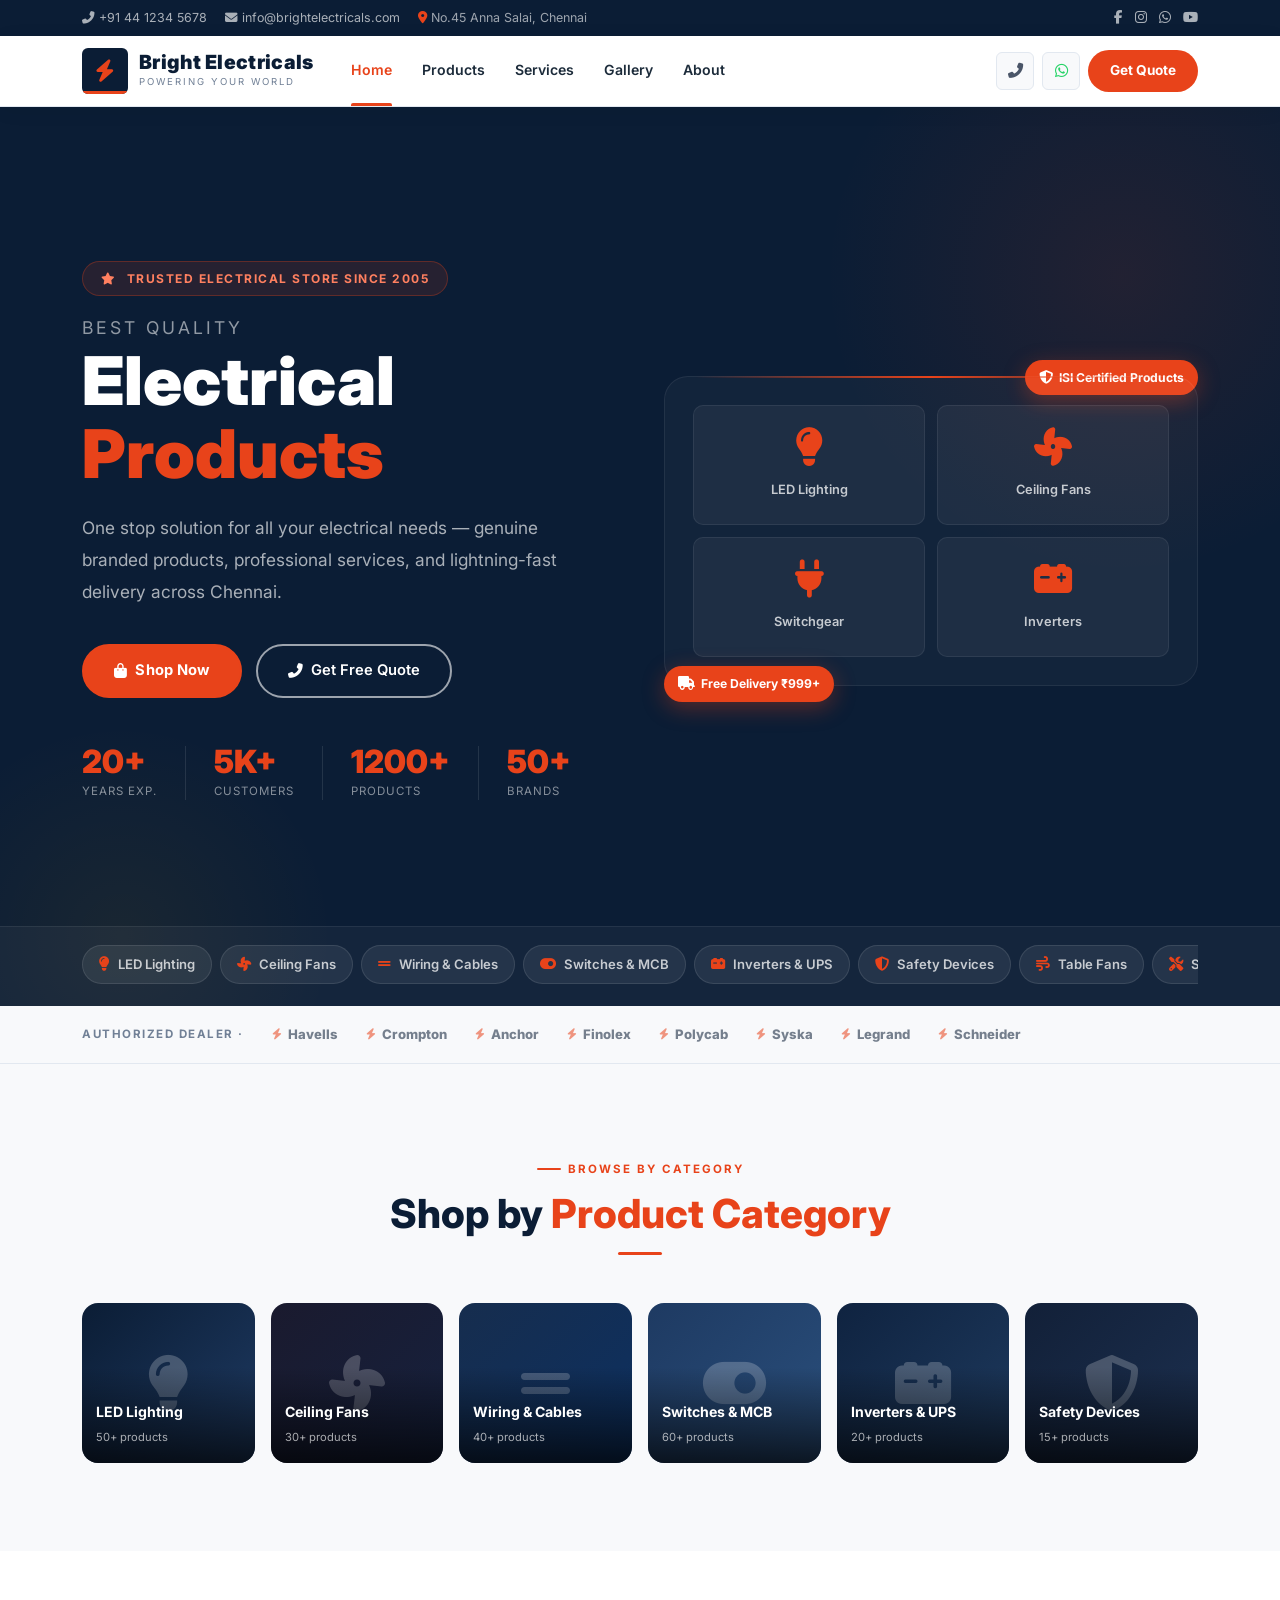
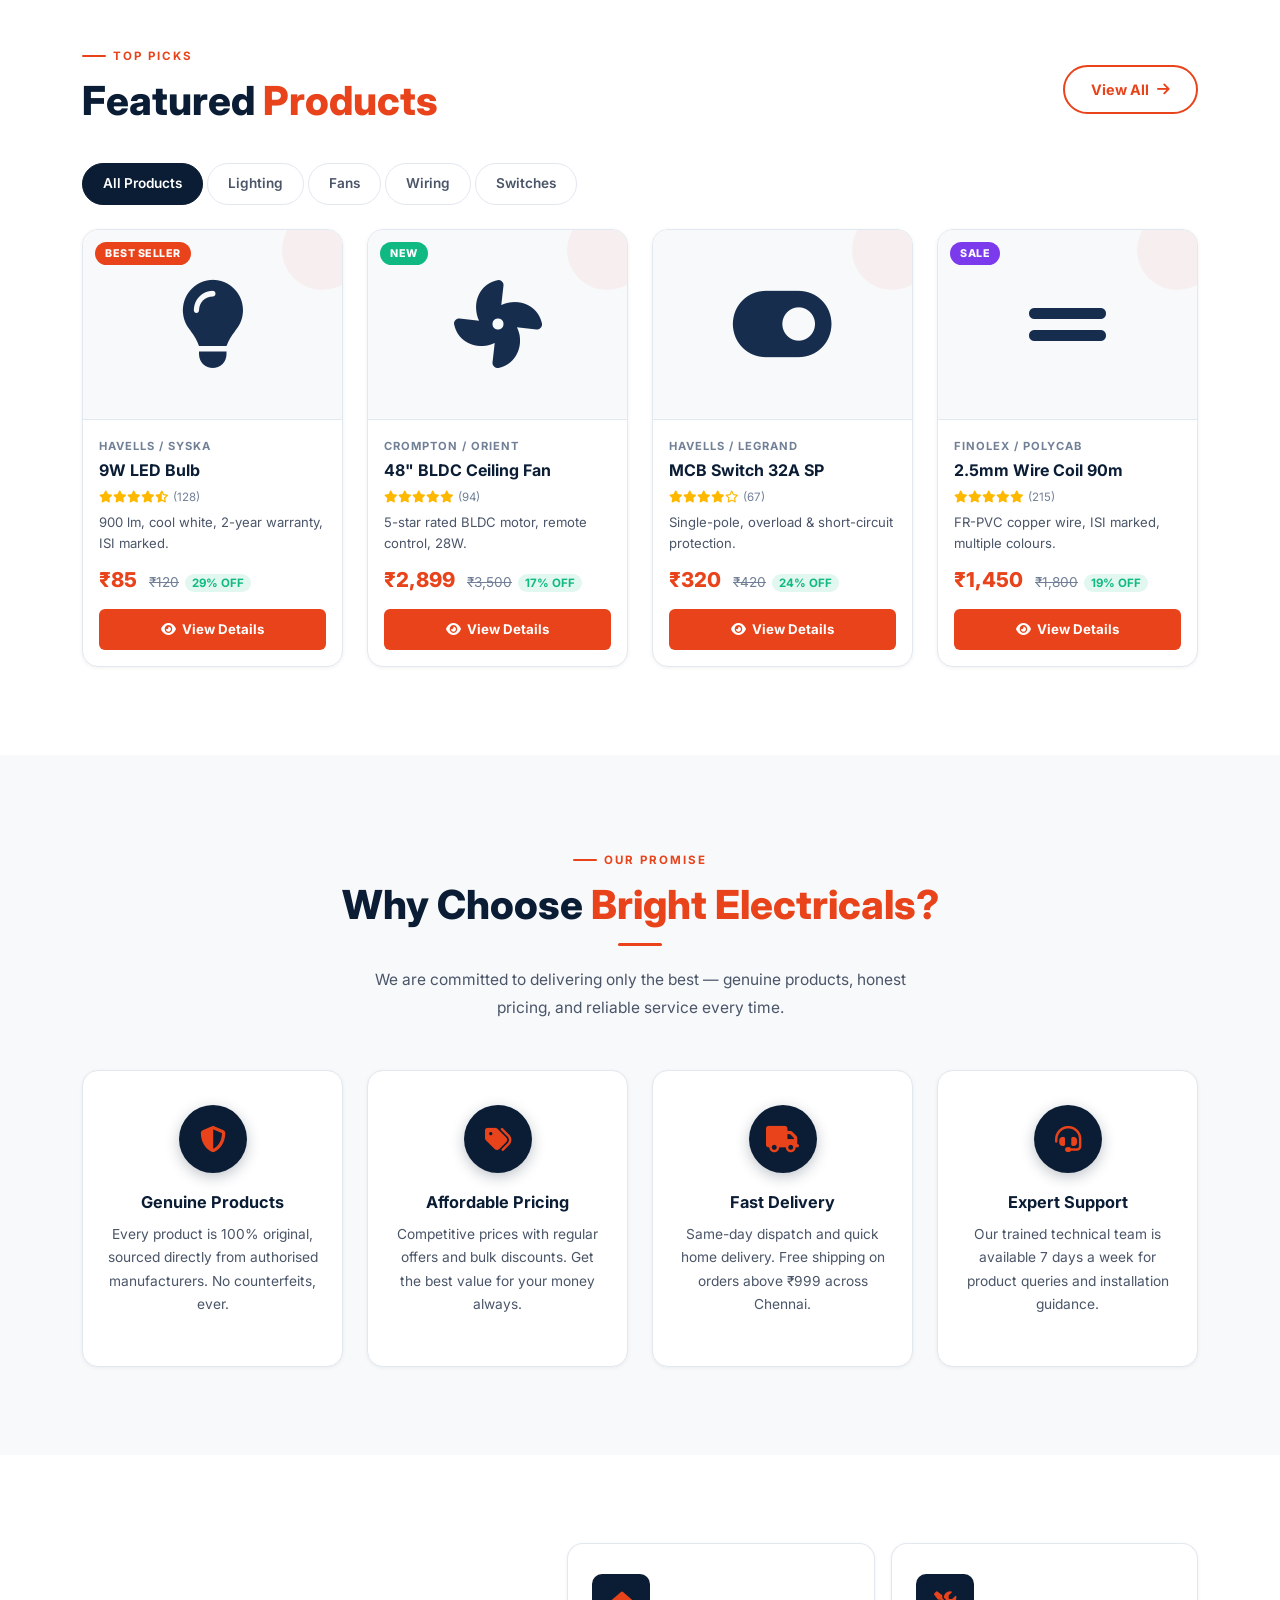
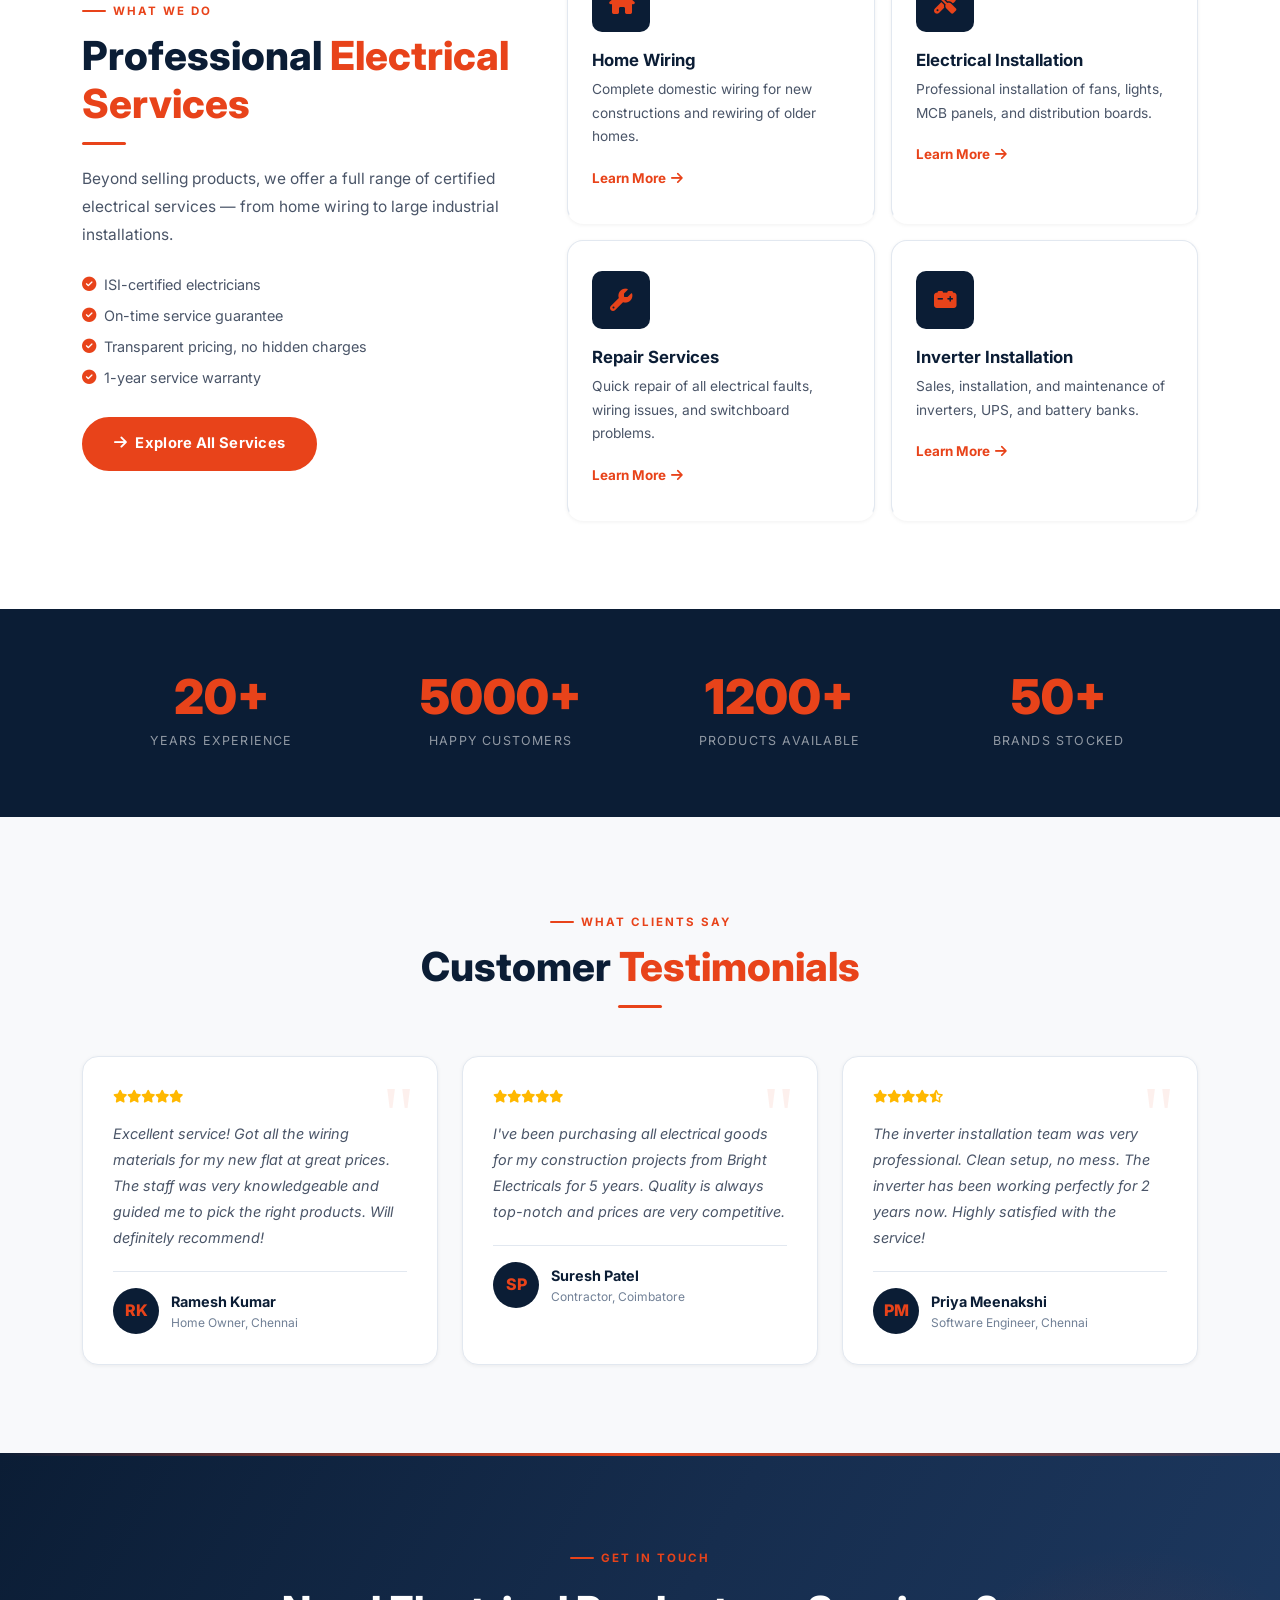
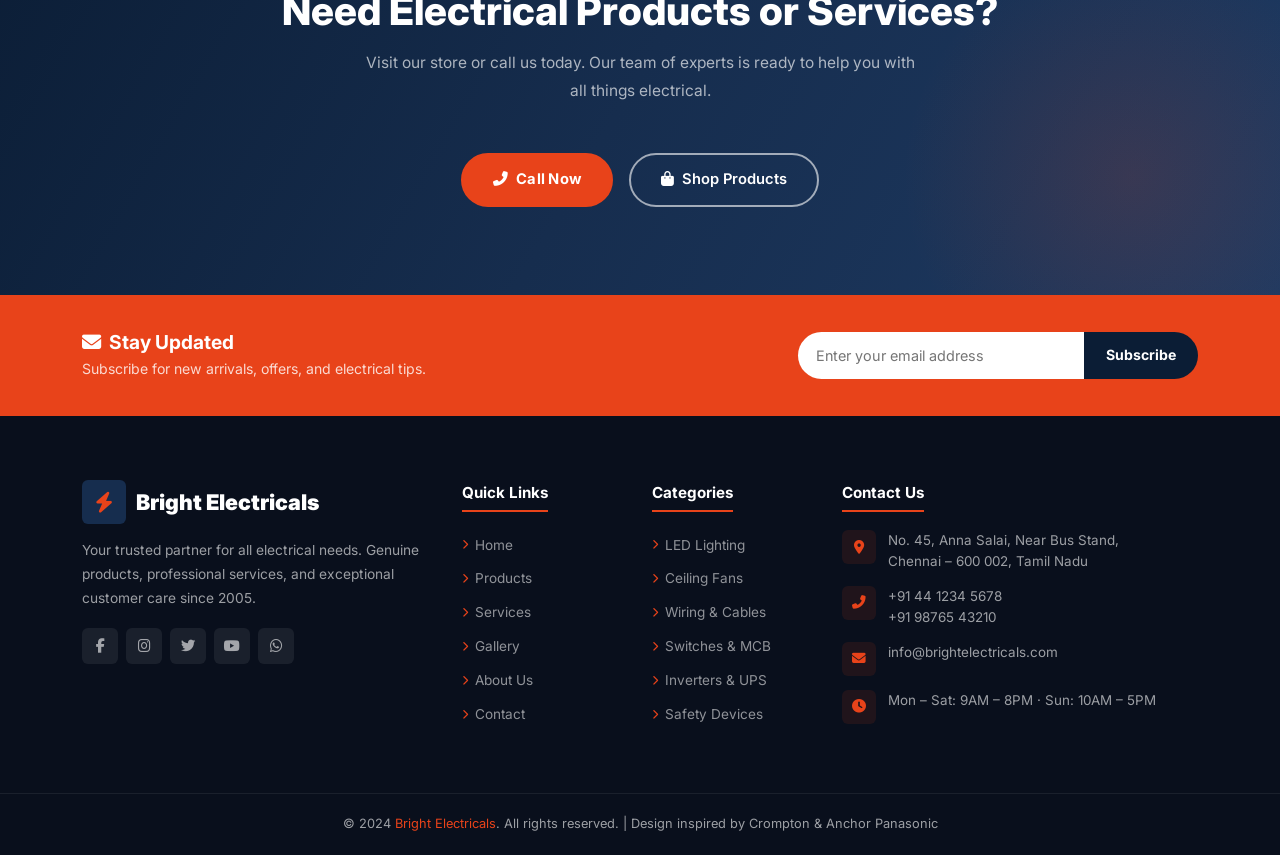
==== commit 40479b22: "updated version of website" ====
--- a/index.html
+++ b/index.html
@@ -1,448 +1,500 @@
 <!DOCTYPE html>
 <html lang="en">
 <head>
-  <meta charset="UTF-8" />
-  <meta name="viewport" content="width=device-width, initial-scale=1.0" />
+  <meta charset="UTF-8"/>
+  <meta name="viewport" content="width=device-width,initial-scale=1.0"/>
   <title>Bright Electricals — Best Quality Electrical Products</title>
-  <meta name="description" content="Bright Electricals — One stop solution for all electrical needs. Genuine products, affordable pricing, fast delivery." />
-  <!-- Bootstrap 5 -->
-  <link rel="stylesheet" href="https://cdn.jsdelivr.net/npm/bootstrap@5.3.2/dist/css/bootstrap.min.css" />
-  <!-- Font Awesome -->
-  <link rel="stylesheet" href="https://cdnjs.cloudflare.com/ajax/libs/font-awesome/6.5.0/css/all.min.css" />
-  <!-- Google Fonts -->
-  <link href="https://fonts.googleapis.com/css2?family=Inter:wght@400;500;600;700;800;900&display=swap" rel="stylesheet" />
-  <!-- Custom CSS -->
-  <link rel="stylesheet" href="css/style.css" />
-  <style>
-    body { font-family: 'Inter', 'Segoe UI', sans-serif; }
-  </style>
+  <meta name="description" content="Bright Electricals — Chennai's trusted electrical products store. LED lighting, fans, wiring, MCB, inverters and professional services."/>
+  <link rel="stylesheet" href="https://cdn.jsdelivr.net/npm/bootstrap@5.3.2/dist/css/bootstrap.min.css"/>
+  <link rel="stylesheet" href="https://cdnjs.cloudflare.com/ajax/libs/font-awesome/6.5.0/css/all.min.css"/>
+  <link href="https://fonts.googleapis.com/css2?family=Inter:wght@400;500;600;700;800;900&display=swap" rel="stylesheet"/>
+  <link rel="stylesheet" href="css/style.css"/>
 </head>
 <body>
 
-<!-- ═══════════════ PRELOADER ═══════════════ -->
+<!-- PRELOADER -->
 <div id="preloader">
-  <div class="preloader-inner">
-    <i class="fas fa-bolt preloader-icon"></i>
-    <div class="preloader-name">Bright Electricals</div>
-    <div class="preloader-bar"><div class="preloader-bar-fill"></div></div>
+  <div class="pl-inner">
+    <div class="pl-logo"><i class="fas fa-bolt"></i></div>
+    <div class="pl-brand">Bright Electricals</div>
+    <div class="pl-tag">Powering Your World</div>
+    <div class="pl-bar"><div class="pl-bar-fill"></div></div>
   </div>
 </div>
 
-<!-- ═══════════════ NAVBAR ═══════════════ -->
-<nav class="navbar navbar-expand-lg site-navbar sticky-top">
-  <div class="container">
-    <a class="navbar-brand navbar-brand-wrap" href="index.html">
-      <div class="navbar-logo-icon"><i class="fas fa-bolt"></i></div>
-      <div>
-        <span class="navbar-brand-name">Bright Electricals</span>
-        <span class="navbar-brand-tagline">Powering Your World</span>
-      </div>
-    </a>
-    <button class="navbar-toggler" type="button" data-bs-toggle="collapse" data-bs-target="#mainNav">
-      <span class="navbar-toggler-icon"></span>
-    </button>
-    <div class="collapse navbar-collapse justify-content-end" id="mainNav">
-      <ul class="navbar-nav align-items-lg-center gap-lg-1">
-        <li class="nav-item"><a class="nav-link active" href="index.html">Home</a></li>
-        <li class="nav-item"><a class="nav-link" href="products.html">Products</a></li>
-        <li class="nav-item"><a class="nav-link" href="services.html">Services</a></li>
-        <li class="nav-item"><a class="nav-link" href="gallery.html">Gallery</a></li>
-        <li class="nav-item"><a class="nav-link" href="about.html">About</a></li>
-        <li class="nav-item"><a class="nav-link nav-cta" href="contact.html"><i class="fas fa-phone-alt me-1"></i>Contact Us</a></li>
-      </ul>
+<!-- TOP BAR (Crompton-style) -->
+<div class="top-bar d-none d-md-block">
+  <div class="container">
+    <div class="top-bar-left">
+      <a href="tel:+914412345678"><i class="fas fa-phone-alt"></i> +91 44 1234 5678</a>
+      <a href="mailto:info@brightelectricals.com"><i class="fas fa-envelope"></i> info@brightelectricals.com</a>
+      <span><i class="fas fa-map-marker-alt" style="color:var(--orange);"></i> No.45 Anna Salai, Chennai</span>
+    </div>
+    <div class="top-bar-right">
+      <a href="#"><i class="fab fa-facebook-f"></i></a>
+      <a href="#"><i class="fab fa-instagram"></i></a>
+      <a href="#"><i class="fab fa-whatsapp"></i></a>
+      <a href="#"><i class="fab fa-youtube"></i></a>
+    </div>
+  </div>
+</div>
+
+<!-- NAVBAR (Anchor/Panasonic white clean) -->
+<nav class="site-navbar" id="siteNavbar">
+  <div class="container">
+    <div class="navbar-inner">
+      <a href="index.html" class="navbar-brand-wrap">
+        <div class="nb-logo"><i class="fas fa-bolt"></i></div>
+        <div>
+          <span class="nb-brand-name">Bright Electricals</span>
+          <span class="nb-tagline">Powering Your World</span>
+        </div>
+      </a>
+      <div class="nb-links">
+        <a href="index.html" class="nb-link active">Home</a>
+        <a href="products.html" class="nb-link">Products</a>
+        <a href="services.html" class="nb-link">Services</a>
+        <a href="gallery.html" class="nb-link">Gallery</a>
+        <a href="about.html" class="nb-link">About</a>
+      </div>
+      <div class="nb-actions">
+        <a href="tel:+919876543210" class="nb-icon-btn d-none d-lg-flex" title="Call"><i class="fas fa-phone-alt"></i></a>
+        <a href="https://wa.me/919876543210" target="_blank" class="nb-icon-btn d-none d-lg-flex" title="WhatsApp" style="color:#25d366;"><i class="fab fa-whatsapp"></i></a>
+        <a href="contact.html" class="nb-cta">Get Quote</a>
+        <button class="nb-toggler" id="nbToggler" aria-label="Menu">
+          <span></span><span></span><span></span>
+        </button>
+      </div>
+    </div>
+    <!-- Mobile menu -->
+    <div class="nb-mobile" id="nbMobile">
+      <a href="index.html" class="active">Home</a>
+      <a href="products.html">Products</a>
+      <a href="services.html">Services</a>
+      <a href="gallery.html">Gallery</a>
+      <a href="about.html">About Us</a>
+      <a href="contact.html">Contact Us</a>
     </div>
   </div>
 </nav>
 
-<!-- ═══════════════ HERO ═══════════════ -->
+<!-- HERO (Panasonic bold + Crompton category strip) -->
 <section class="hero-section">
-  <div class="container">
-    <div class="row align-items-center g-5">
-      <div class="col-lg-6 hero-content">
-        <span class="hero-tag"><i class="fas fa-star me-1"></i> Trusted Electrical Store Since 2005</span>
-        <h1 class="hero-title">
-          Best Quality<br>
-          <span class="highlight">Electrical Products</span>
-        </h1>
-        <p class="hero-subtitle">One stop solution for all your electrical needs. Genuine branded products, expert advice, and lightning-fast delivery at your doorstep.</p>
-        <div class="hero-buttons">
-          <a href="products.html" class="btn-yellow"><i class="fas fa-shopping-bag"></i> Shop Now</a>
-          <a href="contact.html" class="btn-outline-white"><i class="fas fa-phone-alt"></i> Contact Us</a>
-        </div>
-        <div class="hero-stats">
-          <div class="hero-stat-item">
-            <span class="num">20+</span>
-            <div class="lbl">Years Experience</div>
-          </div>
-          <div class="hero-stat-divider"></div>
-          <div class="hero-stat-item">
-            <span class="num">5000+</span>
-            <div class="lbl">Happy Customers</div>
-          </div>
-          <div class="hero-stat-divider"></div>
-          <div class="hero-stat-item">
-            <span class="num">1200+</span>
-            <div class="lbl">Products</div>
-          </div>
-        </div>
-      </div>
-      <div class="col-lg-6">
-        <div class="hero-visual-panel">
-          <span class="hero-float-badge hfb-1"><i class="fas fa-shield-alt"></i> Certified Products</span>
-          <div class="hero-grid">
-            <div class="hero-product-tile">
-              <i class="fas fa-lightbulb"></i>
-              <span>LED Lighting</span>
-            </div>
-            <div class="hero-product-tile">
-              <i class="fas fa-fan"></i>
-              <span>Ceiling Fans</span>
-            </div>
-            <div class="hero-product-tile">
-              <i class="fas fa-plug"></i>
-              <span>Switchgear</span>
-            </div>
-            <div class="hero-product-tile">
-              <i class="fas fa-car-battery"></i>
-              <span>Inverters</span>
-            </div>
-          </div>
-          <span class="hero-float-badge hfb-2"><i class="fas fa-truck"></i> Free Delivery ₹999+</span>
-        </div>
-      </div>
-    </div>
-  </div>
-</section>
-
-<!-- ═══════════════ BRAND STRIP ═══════════════ -->
-<div style="background:#f4f7fb; padding:18px 0; border-top:1px solid #e5e7eb; border-bottom:1px solid #e5e7eb;">
-  <div class="container">
-    <div class="d-flex align-items-center justify-content-center gap-4 flex-wrap text-muted" style="font-size:.82rem; font-weight:700; letter-spacing:1.5px; text-transform:uppercase;">
-      <span style="opacity:.5;">Authorized Dealer of</span>
-      <span style="color:#0a2744; opacity:.75;"><i class="fas fa-bolt me-1" style="color:#FFB800;"></i>Havells</span>
-      <span style="color:#0a2744; opacity:.75;"><i class="fas fa-bolt me-1" style="color:#FFB800;"></i>Crompton</span>
-      <span style="color:#0a2744; opacity:.75;"><i class="fas fa-bolt me-1" style="color:#FFB800;"></i>Anchor</span>
-      <span style="color:#0a2744; opacity:.75;"><i class="fas fa-bolt me-1" style="color:#FFB800;"></i>Finolex</span>
-      <span style="color:#0a2744; opacity:.75;"><i class="fas fa-bolt me-1" style="color:#FFB800;"></i>Polycab</span>
-      <span style="color:#0a2744; opacity:.75;"><i class="fas fa-bolt me-1" style="color:#FFB800;"></i>Syska</span>
+  <div class="hero-main">
+    <div class="container">
+      <div class="row align-items-center g-5">
+        <div class="col-lg-6">
+          <div class="hero-eyebrow"><i class="fas fa-star"></i> Trusted Electrical Store Since 2005</div>
+          <h1 class="hero-title">
+            <span class="line3">Best Quality</span>
+            Electrical<span class="line2"> Products</span>
+          </h1>
+          <p class="hero-sub">One stop solution for all your electrical needs — genuine branded products, professional services, and lightning-fast delivery across Chennai.</p>
+          <div class="hero-btns">
+            <a href="products.html" class="btn-orange"><i class="fas fa-shopping-bag"></i> Shop Now</a>
+            <a href="contact.html" class="btn-outline-white"><i class="fas fa-phone-alt"></i> Get Free Quote</a>
+          </div>
+          <div class="hero-stats">
+            <div class="hero-stat">
+              <span class="n">20+</span>
+              <div class="l">Years Exp.</div>
+            </div>
+            <div class="hero-stat">
+              <span class="n">5K+</span>
+              <div class="l">Customers</div>
+            </div>
+            <div class="hero-stat">
+              <span class="n">1200+</span>
+              <div class="l">Products</div>
+            </div>
+            <div class="hero-stat">
+              <span class="n">50+</span>
+              <div class="l">Brands</div>
+            </div>
+          </div>
+        </div>
+        <div class="col-lg-6 hero-visual">
+          <div class="hps-float hf-1"><i class="fas fa-shield-alt"></i> ISI Certified Products</div>
+          <div class="hero-product-showcase">
+            <div class="hps-grid">
+              <div class="hps-card"><i class="fas fa-lightbulb"></i><span>LED Lighting</span></div>
+              <div class="hps-card"><i class="fas fa-fan"></i><span>Ceiling Fans</span></div>
+              <div class="hps-card"><i class="fas fa-plug"></i><span>Switchgear</span></div>
+              <div class="hps-card"><i class="fas fa-car-battery"></i><span>Inverters</span></div>
+            </div>
+          </div>
+          <div class="hps-float hf-2"><i class="fas fa-truck"></i> Free Delivery ₹999+</div>
+        </div>
+      </div>
+    </div>
+  </div>
+
+  <!-- Category strip (Crompton-style) -->
+  <div class="hero-cat-strip">
+    <div class="container">
+      <div class="cat-strip-scroll">
+        <a href="products.html" class="cat-pill"><i class="fas fa-lightbulb"></i> LED Lighting</a>
+        <a href="products.html" class="cat-pill"><i class="fas fa-fan"></i> Ceiling Fans</a>
+        <a href="products.html" class="cat-pill"><i class="fas fa-grip-lines"></i> Wiring & Cables</a>
+        <a href="products.html" class="cat-pill"><i class="fas fa-toggle-on"></i> Switches & MCB</a>
+        <a href="products.html" class="cat-pill"><i class="fas fa-car-battery"></i> Inverters & UPS</a>
+        <a href="products.html" class="cat-pill"><i class="fas fa-shield-alt"></i> Safety Devices</a>
+        <a href="products.html" class="cat-pill"><i class="fas fa-wind"></i> Table Fans</a>
+        <a href="services.html" class="cat-pill"><i class="fas fa-tools"></i> Services</a>
+      </div>
+    </div>
+  </div>
+</section>
+
+<!-- BRAND STRIP -->
+<div class="brand-strip">
+  <div class="container">
+    <div class="brand-strip-inner">
+      <span class="brand-strip-label">Authorized Dealer ·</span>
+      <span class="brand-item"><i class="fas fa-bolt"></i>Havells</span>
+      <span class="brand-item"><i class="fas fa-bolt"></i>Crompton</span>
+      <span class="brand-item"><i class="fas fa-bolt"></i>Anchor</span>
+      <span class="brand-item"><i class="fas fa-bolt"></i>Finolex</span>
+      <span class="brand-item"><i class="fas fa-bolt"></i>Polycab</span>
+      <span class="brand-item"><i class="fas fa-bolt"></i>Syska</span>
+      <span class="brand-item"><i class="fas fa-bolt"></i>Legrand</span>
+      <span class="brand-item"><i class="fas fa-bolt"></i>Schneider</span>
     </div>
   </div>
 </div>
 
-<!-- ═══════════════ FEATURED PRODUCTS ═══════════════ -->
-<section class="section-padding" style="background:#f4f7fb;">
-  <div class="container">
-    <div class="section-header text-center reveal">
-      <span class="section-tag">Top Picks</span>
-      <h2 class="section-title">Featured <span>Products</span></h2>
+<!-- SHOP BY CATEGORY (Crompton-style tiles) -->
+<section class="section-pad" style="background:var(--off-white);">
+  <div class="container">
+    <div class="text-center mb-5 reveal">
+      <div class="eyebrow">Browse by Category</div>
+      <h2 class="section-h">Shop by <span>Product Category</span></h2>
       <div class="divider center"></div>
-      <p class="section-subtitle center">Explore our best-selling electrical products — all genuine, all quality-tested.</p>
-    </div>
-    <div class="row g-4">
-
+    </div>
+    <div class="cat-grid reveal">
+      <a href="products.html" class="cat-tile ctile-1">
+        <div class="cat-tile-bg"><i class="fas fa-lightbulb"></i></div>
+        <div class="cat-tile-overlay"></div>
+        <div class="cat-tile-label"><span class="cat-tile-name">LED Lighting</span><span class="cat-tile-count">50+ products</span></div>
+      </a>
+      <a href="products.html" class="cat-tile ctile-2">
+        <div class="cat-tile-bg"><i class="fas fa-fan"></i></div>
+        <div class="cat-tile-overlay"></div>
+        <div class="cat-tile-label"><span class="cat-tile-name">Ceiling Fans</span><span class="cat-tile-count">30+ products</span></div>
+      </a>
+      <a href="products.html" class="cat-tile ctile-3">
+        <div class="cat-tile-bg"><i class="fas fa-grip-lines"></i></div>
+        <div class="cat-tile-overlay"></div>
+        <div class="cat-tile-label"><span class="cat-tile-name">Wiring & Cables</span><span class="cat-tile-count">40+ products</span></div>
+      </a>
+      <a href="products.html" class="cat-tile ctile-4">
+        <div class="cat-tile-bg"><i class="fas fa-toggle-on"></i></div>
+        <div class="cat-tile-overlay"></div>
+        <div class="cat-tile-label"><span class="cat-tile-name">Switches & MCB</span><span class="cat-tile-count">60+ products</span></div>
+      </a>
+      <a href="products.html" class="cat-tile ctile-5">
+        <div class="cat-tile-bg"><i class="fas fa-car-battery"></i></div>
+        <div class="cat-tile-overlay"></div>
+        <div class="cat-tile-label"><span class="cat-tile-name">Inverters & UPS</span><span class="cat-tile-count">20+ products</span></div>
+      </a>
+      <a href="products.html" class="cat-tile ctile-6">
+        <div class="cat-tile-bg"><i class="fas fa-shield-alt"></i></div>
+        <div class="cat-tile-overlay"></div>
+        <div class="cat-tile-label"><span class="cat-tile-name">Safety Devices</span><span class="cat-tile-count">15+ products</span></div>
+      </a>
+    </div>
+  </div>
+</section>
+
+<!-- FEATURED PRODUCTS with tabs (Crompton-style) -->
+<section class="section-pad" style="background:#fff;">
+  <div class="container">
+    <div class="row align-items-center mb-4 reveal">
+      <div class="col">
+        <div class="eyebrow">Top Picks</div>
+        <h2 class="section-h">Featured <span>Products</span></h2>
+      </div>
+      <div class="col-auto">
+        <a href="products.html" class="btn-outline-orange">View All <i class="fas fa-arrow-right"></i></a>
+      </div>
+    </div>
+    <!-- Tabs (Crompton-style) -->
+    <div class="product-tabs ptabs-group reveal mb-4">
+      <button class="ptab active" data-tab="all">All Products</button>
+      <button class="ptab" data-tab="lighting">Lighting</button>
+      <button class="ptab" data-tab="fans">Fans</button>
+      <button class="ptab" data-tab="wiring">Wiring</button>
+      <button class="ptab" data-tab="switches">Switches</button>
+    </div>
+    <div class="row g-4" id="productsGrid">
       <!-- LED Bulb -->
-      <div class="col-sm-6 col-lg-3 reveal reveal-delay-1">
+      <div class="col-6 col-md-4 col-lg-3 prod-card-wrap reveal reveal-delay-1" data-category="lighting">
         <div class="product-card">
-          <div class="product-card-img">
-            <span class="prod-badge">Best Seller</span>
+          <div class="pc-img">
+            <span class="pc-badge">Best Seller</span>
+            <button class="pc-wishlist"><i class="far fa-heart"></i></button>
             <i class="fas fa-lightbulb"></i>
           </div>
-          <div class="product-card-body">
-            <div class="prod-brand">Havells / Syska</div>
-            <div class="prod-name">9W LED Bulb</div>
-            <div class="prod-stars"><i class="fas fa-star"></i><i class="fas fa-star"></i><i class="fas fa-star"></i><i class="fas fa-star"></i><i class="fas fa-star-half-alt"></i><span>(128)</span></div>
-            <p class="prod-desc">Energy-saving LED with 900 lumens brightness. 2 year warranty. Cool white light.</p>
-            <div class="prod-price">₹85 <span>₹120</span></div>
-            <a href="product-details.html" class="btn-sm-yellow"><i class="fas fa-eye"></i> View Details</a>
-          </div>
-        </div>
-      </div>
-
+          <div class="pc-body">
+            <div class="pc-brand">Havells / Syska</div>
+            <div class="pc-name">9W LED Bulb</div>
+            <div class="pc-stars"><i class="fas fa-star"></i><i class="fas fa-star"></i><i class="fas fa-star"></i><i class="fas fa-star"></i><i class="fas fa-star-half-alt"></i><span>(128)</span></div>
+            <p class="pc-desc">900 lm, cool white, 2-year warranty, ISI marked.</p>
+            <div class="pc-price">₹85 <span class="mrp">₹120</span><span class="disc">29% OFF</span></div>
+            <a href="product-details.html" class="btn-sm-orange"><i class="fas fa-eye"></i> View Details</a>
+          </div>
+        </div>
+      </div>
       <!-- Ceiling Fan -->
-      <div class="col-sm-6 col-lg-3 reveal reveal-delay-2">
+      <div class="col-6 col-md-4 col-lg-3 prod-card-wrap reveal reveal-delay-2" data-category="fans">
         <div class="product-card">
-          <div class="product-card-img">
-            <span class="prod-badge new-badge">New</span>
+          <div class="pc-img">
+            <span class="pc-badge new">New</span>
+            <button class="pc-wishlist"><i class="far fa-heart"></i></button>
             <i class="fas fa-fan"></i>
           </div>
-          <div class="product-card-body">
-            <div class="prod-brand">Crompton / Orient</div>
-            <div class="prod-name">Premium Ceiling Fan</div>
-            <div class="prod-stars"><i class="fas fa-star"></i><i class="fas fa-star"></i><i class="fas fa-star"></i><i class="fas fa-star"></i><i class="fas fa-star"></i><span>(94)</span></div>
-            <p class="prod-desc">48-inch high-performance BLDC motor fan. Low power consumption. 5-star rated.</p>
-            <div class="prod-price">₹2,899 <span>₹3,500</span></div>
-            <a href="product-details.html" class="btn-sm-yellow"><i class="fas fa-eye"></i> View Details</a>
-          </div>
-        </div>
-      </div>
-
-      <!-- MCB Switch -->
-      <div class="col-sm-6 col-lg-3 reveal reveal-delay-3">
+          <div class="pc-body">
+            <div class="pc-brand">Crompton / Orient</div>
+            <div class="pc-name">48" BLDC Ceiling Fan</div>
+            <div class="pc-stars"><i class="fas fa-star"></i><i class="fas fa-star"></i><i class="fas fa-star"></i><i class="fas fa-star"></i><i class="fas fa-star"></i><span>(94)</span></div>
+            <p class="pc-desc">5-star rated BLDC motor, remote control, 28W.</p>
+            <div class="pc-price">₹2,899 <span class="mrp">₹3,500</span><span class="disc">17% OFF</span></div>
+            <a href="product-details.html" class="btn-sm-orange"><i class="fas fa-eye"></i> View Details</a>
+          </div>
+        </div>
+      </div>
+      <!-- MCB -->
+      <div class="col-6 col-md-4 col-lg-3 prod-card-wrap reveal reveal-delay-3" data-category="switches">
         <div class="product-card">
-          <div class="product-card-img">
+          <div class="pc-img">
+            <button class="pc-wishlist"><i class="far fa-heart"></i></button>
             <i class="fas fa-toggle-on"></i>
           </div>
-          <div class="product-card-body">
-            <div class="prod-brand">Havells / Legrand</div>
-            <div class="prod-name">MCB Switch 32A</div>
-            <div class="prod-stars"><i class="fas fa-star"></i><i class="fas fa-star"></i><i class="fas fa-star"></i><i class="fas fa-star"></i><i class="far fa-star"></i><span>(67)</span></div>
-            <p class="prod-desc">Single-pole MCB with overload and short-circuit protection. ISI marked.</p>
-            <div class="prod-price">₹320 <span>₹420</span></div>
-            <a href="product-details.html" class="btn-sm-yellow"><i class="fas fa-eye"></i> View Details</a>
-          </div>
-        </div>
-      </div>
-
-      <!-- Wire Coil -->
-      <div class="col-sm-6 col-lg-3 reveal reveal-delay-4">
+          <div class="pc-body">
+            <div class="pc-brand">Havells / Legrand</div>
+            <div class="pc-name">MCB Switch 32A SP</div>
+            <div class="pc-stars"><i class="fas fa-star"></i><i class="fas fa-star"></i><i class="fas fa-star"></i><i class="fas fa-star"></i><i class="far fa-star"></i><span>(67)</span></div>
+            <p class="pc-desc">Single-pole, overload & short-circuit protection.</p>
+            <div class="pc-price">₹320 <span class="mrp">₹420</span><span class="disc">24% OFF</span></div>
+            <a href="product-details.html" class="btn-sm-orange"><i class="fas fa-eye"></i> View Details</a>
+          </div>
+        </div>
+      </div>
+      <!-- Wire -->
+      <div class="col-6 col-md-4 col-lg-3 prod-card-wrap reveal reveal-delay-4" data-category="wiring">
         <div class="product-card">
-          <div class="product-card-img">
-            <span class="prod-badge sale-badge">Sale</span>
+          <div class="pc-img">
+            <span class="pc-badge" style="background:#7c3aed;">Sale</span>
+            <button class="pc-wishlist"><i class="far fa-heart"></i></button>
             <i class="fas fa-grip-lines"></i>
           </div>
-          <div class="product-card-body">
-            <div class="prod-brand">Finolex / Polycab</div>
-            <div class="prod-name">2.5mm Wire Coil 90m</div>
-            <div class="prod-stars"><i class="fas fa-star"></i><i class="fas fa-star"></i><i class="fas fa-star"></i><i class="fas fa-star"></i><i class="fas fa-star"></i><span>(215)</span></div>
-            <p class="prod-desc">FR-PVC insulated copper wire. 90-metre coil. Suitable for all wiring. ISI mark.</p>
-            <div class="prod-price">₹1,450 <span>₹1,800</span></div>
-            <a href="product-details.html" class="btn-sm-yellow"><i class="fas fa-eye"></i> View Details</a>
-          </div>
-        </div>
-      </div>
-    </div>
-    <div class="text-center mt-5 reveal">
-      <a href="products.html" class="btn-primary-dark"><i class="fas fa-th-large me-2"></i>View All Products</a>
-    </div>
-  </div>
-</section>
-
-<!-- ═══════════════ WHY CHOOSE US ═══════════════ -->
-<section class="section-padding" style="background:#fff;">
-  <div class="container">
-    <div class="section-header text-center reveal">
-      <span class="section-tag">Our Promise</span>
-      <h2 class="section-title">Why Choose <span>Bright Electricals?</span></h2>
+          <div class="pc-body">
+            <div class="pc-brand">Finolex / Polycab</div>
+            <div class="pc-name">2.5mm Wire Coil 90m</div>
+            <div class="pc-stars"><i class="fas fa-star"></i><i class="fas fa-star"></i><i class="fas fa-star"></i><i class="fas fa-star"></i><i class="fas fa-star"></i><span>(215)</span></div>
+            <p class="pc-desc">FR-PVC copper wire, ISI marked, multiple colours.</p>
+            <div class="pc-price">₹1,450 <span class="mrp">₹1,800</span><span class="disc">19% OFF</span></div>
+            <a href="product-details.html" class="btn-sm-orange"><i class="fas fa-eye"></i> View Details</a>
+          </div>
+        </div>
+      </div>
+    </div>
+  </div>
+</section>
+
+<!-- WHY CHOOSE US -->
+<section class="section-pad" style="background:var(--off-white);">
+  <div class="container">
+    <div class="text-center mb-5 reveal">
+      <div class="eyebrow">Our Promise</div>
+      <h2 class="section-h">Why Choose <span>Bright Electricals?</span></h2>
       <div class="divider center"></div>
-      <p class="section-subtitle center">We are committed to delivering only the best for you — every time.</p>
+      <p class="section-p center">We are committed to delivering only the best — genuine products, honest pricing, and reliable service every time.</p>
     </div>
     <div class="row g-4">
       <div class="col-sm-6 col-lg-3 reveal reveal-delay-1">
         <div class="feature-card">
-          <div class="feature-icon-wrap"><i class="fas fa-shield-alt"></i></div>
+          <div class="fi-wrap"><i class="fas fa-shield-alt"></i></div>
           <h4>Genuine Products</h4>
-          <p>Every product is 100% original, sourced directly from authorised manufacturers and distributors.</p>
+          <p>Every product is 100% original, sourced directly from authorised manufacturers. No counterfeits, ever.</p>
         </div>
       </div>
       <div class="col-sm-6 col-lg-3 reveal reveal-delay-2">
         <div class="feature-card">
-          <div class="feature-icon-wrap"><i class="fas fa-tags"></i></div>
+          <div class="fi-wrap"><i class="fas fa-tags"></i></div>
           <h4>Affordable Pricing</h4>
-          <p>Competitive prices with regular offers and bulk discounts. Get the best value for your money.</p>
+          <p>Competitive prices with regular offers and bulk discounts. Get the best value for your money always.</p>
         </div>
       </div>
       <div class="col-sm-6 col-lg-3 reveal reveal-delay-3">
         <div class="feature-card">
-          <div class="feature-icon-wrap"><i class="fas fa-truck"></i></div>
+          <div class="fi-wrap"><i class="fas fa-truck"></i></div>
           <h4>Fast Delivery</h4>
-          <p>Same-day dispatch and quick home delivery across the city. Free shipping on orders above ₹999.</p>
+          <p>Same-day dispatch and quick home delivery. Free shipping on orders above ₹999 across Chennai.</p>
         </div>
       </div>
       <div class="col-sm-6 col-lg-3 reveal reveal-delay-4">
         <div class="feature-card">
-          <div class="feature-icon-wrap"><i class="fas fa-headset"></i></div>
+          <div class="fi-wrap"><i class="fas fa-headset"></i></div>
           <h4>Expert Support</h4>
-          <p>Our trained technical team is available 7 days a week to help you with product queries and installations.</p>
-        </div>
-      </div>
-    </div>
-  </div>
-</section>
-
-<!-- ═══════════════ SERVICES OVERVIEW ═══════════════ -->
-<section class="section-padding" style="background:#f4f7fb;">
+          <p>Our trained technical team is available 7 days a week for product queries and installation guidance.</p>
+        </div>
+      </div>
+    </div>
+  </div>
+</section>
+
+<!-- SERVICES OVERVIEW -->
+<section class="section-pad" style="background:#fff;">
   <div class="container">
     <div class="row align-items-center g-5">
       <div class="col-lg-5 reveal">
-        <span class="section-tag">What We Do</span>
-        <h2 class="section-title">Professional <span>Electrical Services</span></h2>
+        <div class="eyebrow">What We Do</div>
+        <h2 class="section-h">Professional <span>Electrical Services</span></h2>
         <div class="divider"></div>
-        <p style="color:#6b7280; font-size:.95rem; line-height:1.8; margin-bottom:24px;">Beyond selling products, we offer a full range of professional electrical services — from home wiring to industrial setups. Our certified electricians are here for you.</p>
-        <ul style="list-style:none; padding:0;">
-          <li style="display:flex; align-items:center; gap:10px; margin-bottom:10px; font-size:.9rem; color:#374151;">
-            <i class="fas fa-check-circle" style="color:#FFB800;"></i> ISI-certified electricians
-          </li>
-          <li style="display:flex; align-items:center; gap:10px; margin-bottom:10px; font-size:.9rem; color:#374151;">
-            <i class="fas fa-check-circle" style="color:#FFB800;"></i> On-time service guarantee
-          </li>
-          <li style="display:flex; align-items:center; gap:10px; margin-bottom:10px; font-size:.9rem; color:#374151;">
-            <i class="fas fa-check-circle" style="color:#FFB800;"></i> Transparent pricing, no hidden charges
-          </li>
-          <li style="display:flex; align-items:center; gap:10px; font-size:.9rem; color:#374151;">
-            <i class="fas fa-check-circle" style="color:#FFB800;"></i> 1-year service warranty
-          </li>
+        <p class="section-p mb-4">Beyond selling products, we offer a full range of certified electrical services — from home wiring to large industrial installations.</p>
+        <ul style="list-style:none; padding:0; margin-bottom:28px;">
+          <li class="d-flex align-items-center gap-2 mb-2" style="font-size:.9rem; color:var(--text-2);"><i class="fas fa-check-circle" style="color:var(--orange);"></i> ISI-certified electricians</li>
+          <li class="d-flex align-items-center gap-2 mb-2" style="font-size:.9rem; color:var(--text-2);"><i class="fas fa-check-circle" style="color:var(--orange);"></i> On-time service guarantee</li>
+          <li class="d-flex align-items-center gap-2 mb-2" style="font-size:.9rem; color:var(--text-2);"><i class="fas fa-check-circle" style="color:var(--orange);"></i> Transparent pricing, no hidden charges</li>
+          <li class="d-flex align-items-center gap-2" style="font-size:.9rem; color:var(--text-2);"><i class="fas fa-check-circle" style="color:var(--orange);"></i> 1-year service warranty</li>
         </ul>
-        <div class="mt-4">
-          <a href="services.html" class="btn-yellow"><i class="fas fa-arrow-right me-1"></i> All Services</a>
-        </div>
+        <a href="services.html" class="btn-orange"><i class="fas fa-arrow-right"></i> Explore All Services</a>
       </div>
       <div class="col-lg-7">
         <div class="row g-3">
           <div class="col-sm-6 reveal reveal-delay-1">
             <div class="service-card">
-              <div class="service-icon-box"><i class="fas fa-home"></i></div>
+              <div class="si-wrap"><i class="fas fa-home"></i></div>
               <h4>Home Wiring</h4>
-              <p>Complete domestic electrical wiring and re-wiring for new constructions and renovations.</p>
-              <a href="services.html" class="service-learn-more">Learn More <i class="fas fa-arrow-right"></i></a>
+              <p>Complete domestic wiring for new constructions and rewiring of older homes.</p>
+              <a href="services.html" class="svc-link">Learn More <i class="fas fa-arrow-right"></i></a>
             </div>
           </div>
           <div class="col-sm-6 reveal reveal-delay-2">
             <div class="service-card">
-              <div class="service-icon-box"><i class="fas fa-tools"></i></div>
+              <div class="si-wrap"><i class="fas fa-tools"></i></div>
               <h4>Electrical Installation</h4>
-              <p>Professional installation of fans, lights, switches, MCB panels, and distribution boards.</p>
-              <a href="services.html" class="service-learn-more">Learn More <i class="fas fa-arrow-right"></i></a>
+              <p>Professional installation of fans, lights, MCB panels, and distribution boards.</p>
+              <a href="services.html" class="svc-link">Learn More <i class="fas fa-arrow-right"></i></a>
             </div>
           </div>
           <div class="col-sm-6 reveal reveal-delay-3">
             <div class="service-card">
-              <div class="service-icon-box"><i class="fas fa-wrench"></i></div>
+              <div class="si-wrap"><i class="fas fa-wrench"></i></div>
               <h4>Repair Services</h4>
-              <p>Quick and reliable repair of all electrical appliances, wiring faults, and switchboard issues.</p>
-              <a href="services.html" class="service-learn-more">Learn More <i class="fas fa-arrow-right"></i></a>
+              <p>Quick repair of all electrical faults, wiring issues, and switchboard problems.</p>
+              <a href="services.html" class="svc-link">Learn More <i class="fas fa-arrow-right"></i></a>
             </div>
           </div>
           <div class="col-sm-6 reveal reveal-delay-4">
             <div class="service-card">
-              <div class="service-icon-box"><i class="fas fa-car-battery"></i></div>
+              <div class="si-wrap"><i class="fas fa-car-battery"></i></div>
               <h4>Inverter Installation</h4>
-              <p>Sales, installation, and maintenance of UPS systems, inverters, and battery setups.</p>
-              <a href="services.html" class="service-learn-more">Learn More <i class="fas fa-arrow-right"></i></a>
-            </div>
-          </div>
-        </div>
-      </div>
-    </div>
-  </div>
-</section>
-
-<!-- ═══════════════ STATS COUNTER ═══════════════ -->
-<section class="stats-strip">
+              <p>Sales, installation, and maintenance of inverters, UPS, and battery banks.</p>
+              <a href="services.html" class="svc-link">Learn More <i class="fas fa-arrow-right"></i></a>
+            </div>
+          </div>
+        </div>
+      </div>
+    </div>
+  </div>
+</section>
+
+<!-- STATS -->
+<div class="stats-strip">
   <div class="container">
     <div class="row g-0 text-center">
-      <div class="col-6 col-md-3">
-        <div class="stat-block">
-          <span class="stat-big counter" data-target="20" data-suffix="+">0+</span>
-          <span class="stat-lbl">Years Experience</span>
-        </div>
-      </div>
-      <div class="col-6 col-md-3">
-        <div class="stat-block">
-          <span class="stat-big counter" data-target="5000" data-suffix="+">0+</span>
-          <span class="stat-lbl">Happy Customers</span>
-        </div>
-      </div>
-      <div class="col-6 col-md-3">
-        <div class="stat-block">
-          <span class="stat-big counter" data-target="1200" data-suffix="+">0+</span>
-          <span class="stat-lbl">Products Available</span>
-        </div>
-      </div>
-      <div class="col-6 col-md-3">
-        <div class="stat-block">
-          <span class="stat-big counter" data-target="50" data-suffix="+">0+</span>
-          <span class="stat-lbl">Brands Stocked</span>
-        </div>
-      </div>
-    </div>
-  </div>
-</section>
-
-<!-- ═══════════════ TESTIMONIALS ═══════════════ -->
-<section class="section-padding" style="background:#fff;">
-  <div class="container">
-    <div class="section-header text-center reveal">
-      <span class="section-tag">What Clients Say</span>
-      <h2 class="section-title">Customer <span>Testimonials</span></h2>
+      <div class="col-6 col-md-3"><div class="stat-item"><span class="stat-num counter" data-target="20" data-suffix="+">0+</span><span class="stat-lbl">Years Experience</span></div></div>
+      <div class="col-6 col-md-3"><div class="stat-item"><span class="stat-num counter" data-target="5000" data-suffix="+">0+</span><span class="stat-lbl">Happy Customers</span></div></div>
+      <div class="col-6 col-md-3"><div class="stat-item"><span class="stat-num counter" data-target="1200" data-suffix="+">0+</span><span class="stat-lbl">Products Available</span></div></div>
+      <div class="col-6 col-md-3"><div class="stat-item"><span class="stat-num counter" data-target="50" data-suffix="+">0+</span><span class="stat-lbl">Brands Stocked</span></div></div>
+    </div>
+  </div>
+</div>
+
+<!-- TESTIMONIALS -->
+<section class="section-pad" style="background:var(--off-white);">
+  <div class="container">
+    <div class="text-center mb-5 reveal">
+      <div class="eyebrow">What Clients Say</div>
+      <h2 class="section-h">Customer <span>Testimonials</span></h2>
       <div class="divider center"></div>
     </div>
     <div class="row g-4">
       <div class="col-md-4 reveal reveal-delay-1">
-        <div class="testimonial-card">
-          <div class="testimonial-stars">
-            <i class="fas fa-star"></i><i class="fas fa-star"></i><i class="fas fa-star"></i><i class="fas fa-star"></i><i class="fas fa-star"></i>
-          </div>
-          <div class="testimonial-quote">"</div>
-          <p class="testimonial-text">Excellent service! Got all the wiring materials for my new flat at great prices. The staff was very knowledgeable and guided me to pick the right products. Will definitely recommend!</p>
-          <div class="testimonial-author">
-            <div class="author-avatar">RK</div>
-            <div>
-              <div class="author-name">Ramesh Kumar</div>
-              <div class="author-role">Home Owner, Chennai</div>
-            </div>
+        <div class="testi-card">
+          <div class="testi-stars"><i class="fas fa-star"></i><i class="fas fa-star"></i><i class="fas fa-star"></i><i class="fas fa-star"></i><i class="fas fa-star"></i></div>
+          <p class="testi-text">Excellent service! Got all the wiring materials for my new flat at great prices. The staff was very knowledgeable and guided me to pick the right products. Will definitely recommend!</p>
+          <div class="testi-author">
+            <div class="testi-avatar">RK</div>
+            <div><div class="testi-name">Ramesh Kumar</div><div class="testi-role">Home Owner, Chennai</div></div>
           </div>
         </div>
       </div>
       <div class="col-md-4 reveal reveal-delay-2">
-        <div class="testimonial-card">
-          <div class="testimonial-stars">
-            <i class="fas fa-star"></i><i class="fas fa-star"></i><i class="fas fa-star"></i><i class="fas fa-star"></i><i class="fas fa-star"></i>
-          </div>
-          <div class="testimonial-quote">"</div>
-          <p class="testimonial-text">I've been purchasing all electrical goods for my construction projects from Bright Electricals for the past 5 years. Quality is always top-notch and prices are very competitive.</p>
-          <div class="testimonial-author">
-            <div class="author-avatar">SP</div>
-            <div>
-              <div class="author-name">Suresh Patel</div>
-              <div class="author-role">Contractor, Coimbatore</div>
-            </div>
+        <div class="testi-card">
+          <div class="testi-stars"><i class="fas fa-star"></i><i class="fas fa-star"></i><i class="fas fa-star"></i><i class="fas fa-star"></i><i class="fas fa-star"></i></div>
+          <p class="testi-text">I've been purchasing all electrical goods for my construction projects from Bright Electricals for 5 years. Quality is always top-notch and prices are very competitive.</p>
+          <div class="testi-author">
+            <div class="testi-avatar">SP</div>
+            <div><div class="testi-name">Suresh Patel</div><div class="testi-role">Contractor, Coimbatore</div></div>
           </div>
         </div>
       </div>
       <div class="col-md-4 reveal reveal-delay-3">
-        <div class="testimonial-card">
-          <div class="testimonial-stars">
-            <i class="fas fa-star"></i><i class="fas fa-star"></i><i class="fas fa-star"></i><i class="fas fa-star"></i><i class="fas fa-star-half-alt"></i>
-          </div>
-          <div class="testimonial-quote">"</div>
-          <p class="testimonial-text">The inverter installation team was very professional and completed the work on the same day. Clean setup, no mess. The inverter has been working perfectly for 2 years now. Highly satisfied!</p>
-          <div class="testimonial-author">
-            <div class="author-avatar">PM</div>
-            <div>
-              <div class="author-name">Priya Meenakshi</div>
-              <div class="author-role">Software Engineer, Chennai</div>
-            </div>
-          </div>
-        </div>
-      </div>
-    </div>
-  </div>
-</section>
-
-<!-- ═══════════════ CTA SECTION ═══════════════ -->
+        <div class="testi-card">
+          <div class="testi-stars"><i class="fas fa-star"></i><i class="fas fa-star"></i><i class="fas fa-star"></i><i class="fas fa-star"></i><i class="fas fa-star-half-alt"></i></div>
+          <p class="testi-text">The inverter installation team was very professional. Clean setup, no mess. The inverter has been working perfectly for 2 years now. Highly satisfied with the service!</p>
+          <div class="testi-author">
+            <div class="testi-avatar">PM</div>
+            <div><div class="testi-name">Priya Meenakshi</div><div class="testi-role">Software Engineer, Chennai</div></div>
+          </div>
+        </div>
+      </div>
+    </div>
+  </div>
+</section>
+
+<!-- CTA -->
 <section class="cta-section">
-  <div class="container text-center position-relative">
-    <div class="reveal">
-      <span class="section-tag" style="color:#FFB800; border-color:rgba(255,184,0,0.4); background:rgba(255,184,0,0.1);">Get In Touch</span>
-      <h2 class="cta-title mt-2">Need Electrical Products or Services?</h2>
-      <p class="cta-sub mb-5 mx-auto">Visit our store or call us today. Our team of experts is ready to help you with everything electrical.</p>
-      <div class="d-flex justify-content-center gap-3 flex-wrap">
-        <a href="contact.html" class="btn-yellow"><i class="fas fa-phone-alt"></i> Call Now</a>
-        <a href="products.html" class="btn-outline-white"><i class="fas fa-shopping-bag"></i> Shop Products</a>
-      </div>
-    </div>
-  </div>
-</section>
-
-<!-- ═══════════════ FOOTER ═══════════════ -->
+  <div class="container text-center position-relative reveal">
+    <div class="eyebrow" style="color:var(--orange); justify-content:center;">Get In Touch</div>
+    <h2 class="section-h white mt-2">Need Electrical Products or Services?</h2>
+    <p class="section-p center mb-5" style="color:rgba(255,255,255,.65);">Visit our store or call us today. Our team of experts is ready to help you with all things electrical.</p>
+    <div class="d-flex justify-content-center gap-3 flex-wrap">
+      <a href="contact.html" class="btn-orange"><i class="fas fa-phone-alt"></i> Call Now</a>
+      <a href="products.html" class="btn-outline-white"><i class="fas fa-shopping-bag"></i> Shop Products</a>
+    </div>
+  </div>
+</section>
+
+<!-- FOOTER NEWSLETTER (Crompton-style) -->
+<div class="footer-newsletter">
+  <div class="container">
+    <form class="fn-inner" id="newsletterForm">
+      <div class="fn-text">
+        <h4><i class="fas fa-envelope me-2"></i>Stay Updated</h4>
+        <p>Subscribe for new arrivals, offers, and electrical tips.</p>
+      </div>
+      <div class="fn-form">
+        <input type="email" class="fn-input" placeholder="Enter your email address" required />
+        <button type="submit" class="fn-btn">Subscribe</button>
+      </div>
+    </form>
+  </div>
+</div>
+
+<!-- FOOTER -->
 <footer class="site-footer">
   <div class="container">
     <div class="row g-4">
-      <!-- About -->
       <div class="col-lg-4 col-md-6">
-        <div class="footer-logo-icon"><i class="fas fa-bolt"></i></div>
-        <span class="footer-brand-name">Bright Electricals</span>
-        <p class="footer-about">Your trusted partner for all electrical needs. We offer premium-quality electrical products and professional services across the region since 2005.</p>
+        <div class="footer-logo-wrap">
+          <div class="fl-icon"><i class="fas fa-bolt"></i></div>
+          <span class="footer-brand">Bright Electricals</span>
+        </div>
+        <p class="footer-about">Your trusted partner for all electrical needs. Genuine products, professional services, and exceptional customer care since 2005.</p>
         <div class="social-links">
           <a href="#" class="social-link"><i class="fab fa-facebook-f"></i></a>
           <a href="#" class="social-link"><i class="fab fa-instagram"></i></a>
@@ -451,7 +503,6 @@
           <a href="#" class="social-link"><i class="fab fa-whatsapp"></i></a>
         </div>
       </div>
-      <!-- Quick Links -->
       <div class="col-lg-2 col-md-6 col-6">
         <h5 class="footer-heading">Quick Links</h5>
         <ul class="footer-list">
@@ -463,7 +514,6 @@
           <li><a href="contact.html"><i class="fas fa-chevron-right"></i>Contact</a></li>
         </ul>
       </div>
-      <!-- Categories -->
       <div class="col-lg-2 col-md-6 col-6">
         <h5 class="footer-heading">Categories</h5>
         <ul class="footer-list">
@@ -475,37 +525,21 @@
           <li><a href="products.html"><i class="fas fa-chevron-right"></i>Safety Devices</a></li>
         </ul>
       </div>
-      <!-- Contact -->
       <div class="col-lg-4 col-md-6">
         <h5 class="footer-heading">Contact Us</h5>
-        <div class="footer-contact-row">
-          <div class="footer-contact-icon"><i class="fas fa-map-marker-alt"></i></div>
-          <div class="info">No. 45, Anna Salai, Near Bus Stand,<br>Chennai – 600 002, Tamil Nadu</div>
-        </div>
-        <div class="footer-contact-row">
-          <div class="footer-contact-icon"><i class="fas fa-phone-alt"></i></div>
-          <div class="info"><a href="tel:+914412345678" style="color:rgba(255,255,255,.65);">+91 44 1234 5678</a><br><a href="tel:+919876543210" style="color:rgba(255,255,255,.65);">+91 98765 43210</a></div>
-        </div>
-        <div class="footer-contact-row">
-          <div class="footer-contact-icon"><i class="fas fa-envelope"></i></div>
-          <div class="info"><a href="mailto:info@brightelectricals.com" style="color:rgba(255,255,255,.65);">info@brightelectricals.com</a></div>
-        </div>
-        <div class="footer-contact-row">
-          <div class="footer-contact-icon"><i class="fas fa-clock"></i></div>
-          <div class="info">Mon – Sat: 9:00 AM – 8:00 PM<br>Sunday: 10:00 AM – 5:00 PM</div>
-        </div>
+        <div class="footer-contact-row"><div class="fci"><i class="fas fa-map-marker-alt"></i></div><div class="inf">No. 45, Anna Salai, Near Bus Stand,<br>Chennai – 600 002, Tamil Nadu</div></div>
+        <div class="footer-contact-row"><div class="fci"><i class="fas fa-phone-alt"></i></div><div class="inf"><a href="tel:+914412345678">+91 44 1234 5678</a><br><a href="tel:+919876543210">+91 98765 43210</a></div></div>
+        <div class="footer-contact-row"><div class="fci"><i class="fas fa-envelope"></i></div><div class="inf"><a href="mailto:info@brightelectricals.com">info@brightelectricals.com</a></div></div>
+        <div class="footer-contact-row"><div class="fci"><i class="fas fa-clock"></i></div><div class="inf">Mon – Sat: 9AM – 8PM · Sun: 10AM – 5PM</div></div>
       </div>
     </div>
   </div>
   <div class="footer-bottom">
-    <p class="mb-0">© 2024 <a href="index.html">Bright Electricals</a>. All rights reserved. | Designed with <i class="fas fa-heart" style="color:#FFB800;"></i></p>
+    <p class="mb-0">© 2024 <a href="index.html">Bright Electricals</a>. All rights reserved. | Design inspired by Crompton &amp; Anchor Panasonic</p>
   </div>
 </footer>
 
-<!-- Scroll to Top -->
 <button id="scrollTop" title="Back to Top"><i class="fas fa-chevron-up"></i></button>
-
-<!-- Bootstrap JS -->
 <script src="https://cdn.jsdelivr.net/npm/bootstrap@5.3.2/dist/js/bootstrap.bundle.min.js"></script>
 <script src="js/script.js"></script>
 </body>
--- a/css/style.css
+++ b/css/style.css
@@ -1,941 +1,1018 @@
 /* ============================================================
-   BRIGHT ELECTRICALS — Main Stylesheet
+   BRIGHT ELECTRICALS
+   Design Inspiration: Crompton + Anchor by Panasonic
    ============================================================ */
 
 /* ── CSS Variables ── */
 :root {
-  --primary:        #0a2744;
-  --primary-light:  #1a3a5c;
-  --primary-dark:   #06192e;
-  --secondary:      #FFB800;
-  --secondary-dark: #e6a600;
-  --white:          #ffffff;
-  --light:          #f4f7fb;
-  --dark:           #111827;
-  --gray:           #6b7280;
-  --light-gray:     #e5e7eb;
-  --success:        #10b981;
-  --danger:         #ef4444;
-  --shadow:         0 4px 20px rgba(0,0,0,0.09);
-  --shadow-hover:   0 10px 35px rgba(0,0,0,0.18);
-  --shadow-yellow:  0 6px 20px rgba(255,184,0,0.35);
-  --transition:     all 0.3s ease;
-  --radius:         12px;
-  --radius-sm:      8px;
-}
-
-/* ── Reset & Base ── */
+  /* Anchor/Panasonic deep navy */
+  --navy:        #0B1D35;
+  --navy-2:      #162D4E;
+  --navy-3:      #1E3A62;
+  --navy-light:  #2A4F7C;
+
+  /* Crompton orange-red energy */
+  --orange:      #E8431A;
+  --orange-dark: #C93810;
+  --orange-light:#FF6535;
+
+  /* Shared accents */
+  --yellow:      #FFB800;
+  --yellow-dark: #E6A500;
+
+  /* Neutrals */
+  --white:       #FFFFFF;
+  --off-white:   #F8F9FB;
+  --light:       #EEF2F7;
+  --border:      #E2E8F0;
+  --text:        #1C2B3A;
+  --text-2:      #4A5568;
+  --text-3:      #718096;
+  --success:     #10B981;
+  --danger:      #EF4444;
+
+  /* Shadows */
+  --shadow-sm:   0 1px 4px rgba(0,0,0,.06);
+  --shadow:      0 4px 18px rgba(0,0,0,.09);
+  --shadow-md:   0 8px 28px rgba(0,0,0,.13);
+  --shadow-lg:   0 16px 48px rgba(0,0,0,.18);
+  --shadow-orange: 0 6px 22px rgba(232,67,26,.35);
+  --shadow-navy:   0 6px 22px rgba(11,29,53,.4);
+
+  /* Transitions */
+  --t: all .28s ease;
+  --t-slow: all .45s ease;
+
+  /* Radius */
+  --r: 10px;
+  --r-sm: 6px;
+  --r-lg: 16px;
+  --r-xl: 24px;
+  --r-pill: 50px;
+}
+
+/* ── Reset ── */
 *, *::before, *::after { box-sizing: border-box; margin: 0; padding: 0; }
 html { scroll-behavior: smooth; }
 body {
-  font-family: 'Segoe UI', Tahoma, Geneva, Verdana, sans-serif;
-  color: var(--dark);
-  background: var(--white);
-  overflow-x: hidden;
-  line-height: 1.6;
-}
-h1,h2,h3,h4,h5,h6 { font-weight: 700; line-height: 1.25; }
-a { text-decoration: none; transition: var(--transition); }
-img { max-width: 100%; }
+  font-family: 'Inter', 'Segoe UI', Tahoma, sans-serif;
+  color: var(--text); background: var(--white);
+  overflow-x: hidden; line-height: 1.6;
+  -webkit-font-smoothing: antialiased;
+}
+h1,h2,h3,h4,h5,h6 { font-weight: 700; line-height: 1.2; color: var(--text); }
+a { text-decoration: none; color: inherit; transition: var(--t); }
 ul { list-style: none; }
-
-/* ── Utilities ── */
-.section-padding  { padding: 90px 0; }
-.section-padding-sm { padding: 60px 0; }
-
-.section-header { margin-bottom: 55px; }
-.section-tag {
-  display: inline-block;
-  background: rgba(255,184,0,0.12);
-  border: 1px solid rgba(255,184,0,0.4);
-  color: var(--secondary-dark);
-  padding: 5px 16px;
-  border-radius: 50px;
-  font-size: .8rem;
-  font-weight: 700;
-  letter-spacing: 1.5px;
-  text-transform: uppercase;
-  margin-bottom: 14px;
-}
-.section-title {
-  font-size: clamp(1.8rem, 4vw, 2.4rem);
-  color: var(--primary);
-  margin-bottom: 14px;
-}
-.section-title span { color: var(--secondary); }
-.section-subtitle { color: var(--gray); font-size: .98rem; max-width: 540px; }
-.section-subtitle.center { margin: 0 auto; }
-.divider {
-  width: 55px; height: 4px;
-  background: linear-gradient(to right, var(--secondary), var(--primary));
-  border-radius: 2px;
-  margin: 12px 0 18px;
-}
-.divider.center { margin: 12px auto 18px; }
-
-/* Buttons */
-.btn-yellow {
+img { max-width: 100%; display: block; }
+button { font-family: inherit; }
+
+/* ============================================================
+   PRELOADER
+   ============================================================ */
+#preloader {
+  position: fixed; inset: 0; z-index: 9999;
+  background: var(--navy);
+  display: flex; align-items: center; justify-content: center;
+  transition: opacity .5s, visibility .5s;
+}
+#preloader.hidden { opacity: 0; visibility: hidden; }
+.pl-inner { text-align: center; }
+.pl-logo {
+  width: 72px; height: 72px;
+  background: var(--orange);
+  border-radius: 18px;
+  display: flex; align-items: center; justify-content: center;
+  font-size: 2rem; color: #fff;
+  margin: 0 auto 18px;
+  animation: plPulse 1.2s ease-in-out infinite alternate;
+}
+.pl-brand { color: #fff; font-size: 1.5rem; font-weight: 800; letter-spacing: 2px; text-transform: uppercase; margin-bottom: 6px; }
+.pl-tag { color: rgba(255,255,255,.4); font-size: .75rem; letter-spacing: 3px; text-transform: uppercase; margin-bottom: 22px; }
+.pl-bar { width: 200px; height: 3px; background: rgba(255,255,255,.1); border-radius: 3px; margin: 0 auto; overflow: hidden; }
+.pl-bar-fill { height: 100%; background: var(--orange); border-radius: 3px; animation: plBar 1.4s ease infinite; }
+@keyframes plPulse { from { transform: scale(1); } to { transform: scale(1.08); } }
+@keyframes plBar { 0%{width:0;margin-left:0} 50%{width:100%;margin-left:0} 100%{width:0;margin-left:100%} }
+
+/* ============================================================
+   SCROLL TO TOP
+   ============================================================ */
+#scrollTop {
+  position: fixed; bottom: 28px; right: 28px; z-index: 990;
+  width: 44px; height: 44px; border-radius: 50%;
+  background: var(--orange); color: #fff; border: none;
+  display: flex; align-items: center; justify-content: center;
+  font-size: 1rem; cursor: pointer;
+  box-shadow: var(--shadow-orange);
+  transition: var(--t); opacity: 0; visibility: hidden;
+}
+#scrollTop.visible { opacity: 1; visibility: visible; }
+#scrollTop:hover { background: var(--orange-dark); transform: translateY(-3px); }
+
+/* ============================================================
+   UTILITY / TYPOGRAPHY
+   ============================================================ */
+.section-pad { padding: 88px 0; }
+.section-pad-sm { padding: 64px 0; }
+
+.eyebrow {
+  display: inline-flex; align-items: center; gap: 7px;
+  font-size: .72rem; font-weight: 700; letter-spacing: 2px;
+  text-transform: uppercase; color: var(--orange);
+  margin-bottom: 12px;
+}
+.eyebrow::before { content: ''; width: 24px; height: 2px; background: var(--orange); border-radius: 1px; }
+
+.section-h {
+  font-size: clamp(1.75rem, 3.5vw, 2.5rem);
+  font-weight: 800; color: var(--navy); margin-bottom: 14px;
+}
+.section-h span { color: var(--orange); }
+.section-h.white { color: #fff; }
+.section-h.white span { color: var(--yellow); }
+
+.section-p { font-size: .97rem; color: var(--text-2); line-height: 1.8; max-width: 560px; }
+.section-p.center { margin: 0 auto; }
+
+.divider { width: 44px; height: 3px; background: var(--orange); border-radius: 2px; margin: 12px 0 20px; }
+.divider.center { margin: 12px auto 20px; }
+.divider.yellow { background: var(--yellow); }
+
+/* ── Buttons ── */
+.btn-orange {
   display: inline-flex; align-items: center; gap: 8px;
-  background: var(--secondary);
-  color: var(--primary);
-  border: 2px solid var(--secondary);
-  padding: 13px 30px;
-  border-radius: 50px;
-  font-weight: 700;
-  font-size: .93rem;
-  letter-spacing: .3px;
-  transition: var(--transition);
-  cursor: pointer;
-}
-.btn-yellow:hover {
-  background: var(--secondary-dark);
-  border-color: var(--secondary-dark);
-  color: var(--primary);
-  transform: translateY(-3px);
-  box-shadow: var(--shadow-yellow);
+  background: var(--orange); color: #fff; border: 2px solid var(--orange);
+  padding: 13px 30px; border-radius: var(--r-pill);
+  font-weight: 700; font-size: .92rem; letter-spacing: .3px;
+  transition: var(--t); cursor: pointer;
+}
+.btn-orange:hover {
+  background: var(--orange-dark); border-color: var(--orange-dark); color: #fff;
+  transform: translateY(-2px); box-shadow: var(--shadow-orange);
+}
+.btn-navy {
+  display: inline-flex; align-items: center; gap: 8px;
+  background: var(--navy); color: #fff; border: 2px solid var(--navy);
+  padding: 13px 30px; border-radius: var(--r-pill);
+  font-weight: 700; font-size: .92rem; transition: var(--t); cursor: pointer;
+}
+.btn-navy:hover {
+  background: var(--navy-2); border-color: var(--navy-2); color: #fff;
+  transform: translateY(-2px); box-shadow: var(--shadow-navy);
 }
 .btn-outline-white {
   display: inline-flex; align-items: center; gap: 8px;
-  background: transparent;
-  color: var(--white);
-  border: 2px solid rgba(255,255,255,0.6);
-  padding: 13px 30px;
-  border-radius: 50px;
-  font-weight: 600;
-  font-size: .93rem;
-  transition: var(--transition);
-  cursor: pointer;
+  background: transparent; color: #fff; border: 2px solid rgba(255,255,255,.6);
+  padding: 13px 30px; border-radius: var(--r-pill);
+  font-weight: 600; font-size: .92rem; transition: var(--t); cursor: pointer;
 }
 .btn-outline-white:hover {
-  background: var(--white);
-  color: var(--primary);
-  border-color: var(--white);
-  transform: translateY(-3px);
-}
-.btn-primary-dark {
+  background: #fff; color: var(--navy); border-color: #fff;
+  transform: translateY(-2px);
+}
+.btn-outline-orange {
   display: inline-flex; align-items: center; gap: 8px;
-  background: var(--primary);
-  color: var(--white);
-  border: 2px solid var(--primary);
-  padding: 11px 26px;
-  border-radius: var(--radius-sm);
-  font-weight: 600;
-  font-size: .9rem;
-  transition: var(--transition);
-  cursor: pointer;
-}
-.btn-primary-dark:hover {
-  background: var(--primary-light);
-  border-color: var(--primary-light);
-  color: var(--white);
-  transform: translateY(-2px);
-  box-shadow: var(--shadow);
-}
-.btn-sm-yellow {
+  background: transparent; color: var(--orange); border: 2px solid var(--orange);
+  padding: 11px 26px; border-radius: var(--r-pill);
+  font-weight: 700; font-size: .9rem; transition: var(--t); cursor: pointer;
+}
+.btn-outline-orange:hover { background: var(--orange); color: #fff; transform: translateY(-2px); }
+.btn-sm-orange {
+  display: inline-flex; align-items: center; justify-content: center; gap: 6px;
+  background: var(--orange); color: #fff; border: none;
+  padding: 10px 20px; border-radius: var(--r-sm);
+  font-weight: 700; font-size: .83rem; transition: var(--t);
+  cursor: pointer; width: 100%;
+}
+.btn-sm-orange:hover { background: var(--orange-dark); color: #fff; transform: translateY(-2px); box-shadow: var(--shadow-orange); }
+.btn-sm-navy {
   display: inline-flex; align-items: center; gap: 6px;
-  background: var(--secondary);
-  color: var(--primary);
-  border: none;
-  padding: 9px 20px;
-  border-radius: var(--radius-sm);
-  font-weight: 700;
-  font-size: .85rem;
-  transition: var(--transition);
-  cursor: pointer;
-  width: 100%;
-  justify-content: center;
-}
-.btn-sm-yellow:hover {
-  background: var(--secondary-dark);
-  color: var(--primary);
-  transform: translateY(-2px);
-  box-shadow: var(--shadow-yellow);
-}
-.btn-sm-outline {
-  display: inline-flex; align-items: center; gap: 6px;
-  background: transparent;
-  color: var(--primary);
-  border: 2px solid var(--primary);
-  padding: 9px 20px;
-  border-radius: var(--radius-sm);
-  font-weight: 600;
-  font-size: .85rem;
-  transition: var(--transition);
-  cursor: pointer;
-}
-.btn-sm-outline:hover {
-  background: var(--primary);
-  color: var(--white);
-}
-
-/* ============================================================
-   PRELOADER
-   ============================================================ */
-#preloader {
-  position: fixed; inset: 0;
-  background: var(--primary);
-  display: flex; align-items: center; justify-content: center;
-  z-index: 9999;
-  transition: opacity .5s ease, visibility .5s ease;
-}
-#preloader.hidden { opacity: 0; visibility: hidden; pointer-events: none; }
-.preloader-inner { text-align: center; }
-.preloader-icon {
-  font-size: 3.5rem;
-  color: var(--secondary);
-  animation: preloaderPulse 1s ease-in-out infinite alternate;
-  display: block; margin-bottom: 15px;
-}
-.preloader-name {
-  color: var(--white);
-  font-size: 1.4rem;
-  font-weight: 800;
-  letter-spacing: 3px;
-  text-transform: uppercase;
-  margin-bottom: 20px;
-}
-.preloader-bar {
-  width: 220px; height: 4px;
-  background: rgba(255,255,255,0.15);
-  border-radius: 4px;
-  overflow: hidden;
-  margin: 0 auto;
-}
-.preloader-bar-fill {
-  height: 100%;
-  background: var(--secondary);
-  border-radius: 4px;
-  animation: barLoad 1.4s ease infinite;
-}
-@keyframes preloaderPulse {
-  from { transform: scale(1);   opacity: .8; }
-  to   { transform: scale(1.15); opacity: 1; }
-}
-@keyframes barLoad {
-  0%   { width: 0%;   margin-left: 0;    }
-  50%  { width: 80%;  margin-left: 0;    }
-  100% { width: 0%;   margin-left: 100%; }
-}
-
-/* ============================================================
-   SCROLL-TO-TOP
-   ============================================================ */
-#scrollTop {
-  position: fixed; bottom: 30px; right: 30px;
-  width: 46px; height: 46px;
-  background: var(--secondary);
-  color: var(--primary);
-  border: none; border-radius: 50%;
-  display: flex; align-items: center; justify-content: center;
-  font-size: 1.1rem;
-  cursor: pointer;
-  box-shadow: var(--shadow-yellow);
-  transition: var(--transition);
-  opacity: 0; visibility: hidden;
-  z-index: 990;
-}
-#scrollTop.visible { opacity: 1; visibility: visible; }
-#scrollTop:hover { transform: translateY(-4px); box-shadow: 0 8px 25px rgba(255,184,0,0.5); }
-
-/* ============================================================
-   NAVBAR
-   ============================================================ */
-.site-navbar {
-  background: var(--primary) !important;
-  padding: 12px 0;
-  transition: var(--transition);
-  box-shadow: 0 2px 20px rgba(0,0,0,0.25);
-}
-.site-navbar.scrolled { padding: 8px 0; box-shadow: 0 4px 30px rgba(0,0,0,0.4); }
-
-.navbar-brand-wrap { display: flex; align-items: center; gap: 11px; }
-.navbar-logo-icon {
-  width: 44px; height: 44px;
-  background: var(--secondary);
-  border-radius: 10px;
-  display: flex; align-items: center; justify-content: center;
-  font-size: 1.35rem; color: var(--primary);
-  flex-shrink: 0;
-}
-.navbar-brand-name { display: block; font-size: 1.25rem; font-weight: 900; color: var(--white); letter-spacing: .5px; line-height: 1.1; }
-.navbar-brand-tagline { display: block; font-size: .6rem; color: var(--secondary); letter-spacing: 2.5px; text-transform: uppercase; }
-
-.site-navbar .nav-link {
-  color: rgba(255,255,255,0.82) !important;
-  font-weight: 500; font-size: .92rem;
-  padding: 8px 14px !important;
-  border-radius: 6px;
-  transition: var(--transition);
-  position: relative;
-}
-.site-navbar .nav-link::after {
-  content: ''; position: absolute; bottom: 4px; left: 14px; right: 14px;
-  height: 2px; background: var(--secondary);
-  transform: scaleX(0); transition: transform .3s ease; border-radius: 1px;
-}
-.site-navbar .nav-link:hover,
-.site-navbar .nav-link.active {
-  color: var(--secondary) !important;
-  background: rgba(255,184,0,0.08);
-}
-.site-navbar .nav-link:hover::after,
-.site-navbar .nav-link.active::after { transform: scaleX(1); }
-
-.nav-cta {
-  background: var(--secondary) !important;
-  color: var(--primary) !important;
-  padding: 9px 22px !important;
-  border-radius: 50px !important;
-  font-weight: 700 !important;
-  margin-left: 8px;
-}
-.nav-cta:hover { background: var(--secondary-dark) !important; }
-.nav-cta::after { display: none !important; }
-
-.navbar-toggler { border-color: rgba(255,184,0,0.5) !important; }
-.navbar-toggler-icon { filter: invert(1); }
-
-/* ============================================================
-   PAGE BANNER (inner pages)
-   ============================================================ */
-.page-banner {
-  background: linear-gradient(135deg, var(--primary-dark) 0%, var(--primary) 50%, var(--primary-light) 100%);
-  padding: 100px 0 55px;
-  position: relative; overflow: hidden;
-  margin-top: 0;
-}
-.page-banner::before {
-  content: '';
-  position: absolute; top: -60%; right: -8%;
-  width: 500px; height: 500px;
-  background: radial-gradient(circle, rgba(255,184,0,0.1) 0%, transparent 65%);
-  border-radius: 50%; pointer-events: none;
-}
-.page-banner::after {
-  content: '';
-  position: absolute; bottom: 0; left: 0; right: 0;
-  height: 4px;
-  background: linear-gradient(to right, transparent, var(--secondary), transparent);
-}
-.page-banner .banner-title { font-size: clamp(1.8rem, 4vw, 2.6rem); color: var(--white); margin-bottom: 12px; }
-.breadcrumb { background: none; padding: 0; margin: 0; }
-.breadcrumb-item { font-size: .88rem; color: rgba(255,255,255,0.55); }
-.breadcrumb-item.active { color: var(--secondary); }
-.breadcrumb-item a { color: rgba(255,255,255,0.78); }
-.breadcrumb-item+.breadcrumb-item::before { color: rgba(255,255,255,0.35); }
-
-/* ============================================================
-   HERO SECTION
-   ============================================================ */
-.hero-section {
-  min-height: 100vh;
-  background: linear-gradient(135deg, #06192e 0%, #0a2744 40%, #0e3060 70%, #162d4a 100%);
-  display: flex; align-items: center;
-  position: relative; overflow: hidden;
-  padding: 60px 0;
-}
-.hero-section::before {
-  content: '';
-  position: absolute; top: -40%; right: -5%;
-  width: 650px; height: 650px;
-  background: radial-gradient(circle, rgba(255,184,0,0.09) 0%, transparent 65%);
-  border-radius: 50%; pointer-events: none;
-}
-.hero-section::after {
-  content: '';
-  position: absolute; bottom: -30%; left: -5%;
-  width: 450px; height: 450px;
-  background: radial-gradient(circle, rgba(255,184,0,0.06) 0%, transparent 65%);
-  border-radius: 50%; pointer-events: none;
-}
-
-.hero-tag {
-  display: inline-block;
-  background: rgba(255,184,0,0.12);
-  border: 1px solid rgba(255,184,0,0.45);
-  color: var(--secondary);
-  padding: 6px 18px;
-  border-radius: 50px;
-  font-size: .82rem; font-weight: 700;
-  letter-spacing: 1.5px; text-transform: uppercase;
-  margin-bottom: 20px;
-  animation: fadeSlideDown .6s ease both;
-}
-.hero-title {
-  font-size: clamp(2.2rem, 5vw, 3.8rem);
-  font-weight: 900; color: var(--white);
-  line-height: 1.1; margin-bottom: 20px;
-  animation: fadeSlideDown .7s ease .1s both;
-}
-.hero-title .highlight { color: var(--secondary); display: block; }
-.hero-subtitle {
-  font-size: clamp(.95rem, 2vw, 1.12rem);
-  color: rgba(255,255,255,.75);
-  margin-bottom: 35px; max-width: 480px; line-height: 1.75;
-  animation: fadeSlideDown .7s ease .2s both;
-}
-.hero-buttons {
-  display: flex; gap: 14px; flex-wrap: wrap; margin-bottom: 48px;
-  animation: fadeSlideDown .7s ease .3s both;
-}
-.hero-stats {
-  display: flex; gap: 35px; flex-wrap: wrap;
-  animation: fadeSlideDown .7s ease .4s both;
-}
-.hero-stat-item .num { font-size: 2rem; font-weight: 900; color: var(--secondary); display: block; line-height: 1; }
-.hero-stat-item .lbl { font-size: .72rem; color: rgba(255,255,255,.6); text-transform: uppercase; letter-spacing: 1px; margin-top: 4px; }
-.hero-stat-divider { width: 1px; height: 50px; background: rgba(255,255,255,.15); align-self: center; }
-
-/* Hero visual panel */
-.hero-visual-panel {
-  background: rgba(255,255,255,0.04);
-  border: 1px solid rgba(255,255,255,0.08);
-  border-radius: 20px;
-  padding: 30px;
-  backdrop-filter: blur(6px);
-  position: relative;
-  animation: fadeSlideLeft .8s ease .2s both;
-}
-.hero-visual-panel::before {
-  content: '';
-  position: absolute; inset: -1px;
-  background: linear-gradient(135deg, rgba(255,184,0,.25), transparent 50%, rgba(255,184,0,.1));
-  border-radius: 21px; z-index: -1;
-}
-.hero-grid {
-  display: grid; grid-template-columns: 1fr 1fr; gap: 14px;
-}
-.hero-product-tile {
-  background: rgba(255,255,255,0.06);
-  border: 1px solid rgba(255,255,255,0.08);
-  border-radius: 12px;
-  padding: 22px 15px;
-  text-align: center;
-  transition: var(--transition);
-  cursor: default;
-}
-.hero-product-tile:hover {
-  background: rgba(255,184,0,0.13);
-  border-color: rgba(255,184,0,0.4);
-  transform: translateY(-4px);
-}
-.hero-product-tile i { font-size: 2.4rem; color: var(--secondary); display: block; margin-bottom: 9px; }
-.hero-product-tile span { font-size: .78rem; color: rgba(255,255,255,.78); font-weight: 500; }
-
-.hero-float-badge {
-  position: absolute;
-  background: var(--secondary);
-  color: var(--primary);
-  padding: 8px 14px;
-  border-radius: 50px;
-  font-size: .78rem; font-weight: 700;
-  box-shadow: var(--shadow-yellow);
-  display: flex; align-items: center; gap: 6px;
-  white-space: nowrap;
-}
-.hfb-1 { top: -16px; right: 20px; animation: floatAnim 3s ease-in-out infinite; }
-.hfb-2 { bottom: -16px; left: 20px; animation: floatAnim 3s ease-in-out 1.5s infinite; }
-@keyframes floatAnim {
-  0%,100% { transform: translateY(0); }
-  50%      { transform: translateY(-10px); }
-}
-@keyframes fadeSlideDown {
-  from { opacity: 0; transform: translateY(20px); }
-  to   { opacity: 1; transform: translateY(0); }
-}
-@keyframes fadeSlideLeft {
-  from { opacity: 0; transform: translateX(30px); }
-  to   { opacity: 1; transform: translateX(0); }
-}
-
-/* ============================================================
-   PRODUCT CARDS
-   ============================================================ */
-.product-card {
-  background: var(--white);
-  border-radius: var(--radius);
-  overflow: hidden;
-  box-shadow: var(--shadow);
-  border: 1px solid var(--light-gray);
-  transition: var(--transition);
-  height: 100%; display: flex; flex-direction: column;
-}
-.product-card:hover { transform: translateY(-8px); box-shadow: var(--shadow-hover); border-color: rgba(255,184,0,0.4); }
-
-.product-card-img {
-  height: 200px;
-  background: linear-gradient(135deg, #ecf1f7 0%, #dce5ef 100%);
-  display: flex; align-items: center; justify-content: center;
-  position: relative; overflow: hidden;
-}
-.product-card-img::after {
-  content: ''; position: absolute;
-  top: -30px; right: -30px;
-  width: 100px; height: 100px;
-  background: rgba(255,184,0,0.07);
-  border-radius: 50%;
-}
-.product-card-img i {
-  font-size: 5.5rem;
-  color: var(--primary);
-  transition: var(--transition);
-  position: relative; z-index: 1;
-}
-.product-card:hover .product-card-img i { color: var(--secondary); transform: scale(1.1) rotate(-5deg); }
-
-.prod-badge {
-  position: absolute; top: 12px; left: 12px;
-  background: var(--secondary); color: var(--primary);
-  padding: 3px 10px; border-radius: 50px;
-  font-size: .68rem; font-weight: 800; letter-spacing: .5px; text-transform: uppercase;
-  z-index: 2;
-}
-.prod-badge.new-badge { background: var(--success); color: var(--white); }
-.prod-badge.sale-badge { background: var(--danger); color: var(--white); }
-
-.product-card-body { padding: 20px; flex: 1; display: flex; flex-direction: column; }
-.prod-brand { font-size: .75rem; color: var(--gray); text-transform: uppercase; letter-spacing: .8px; margin-bottom: 5px; }
-.prod-name { font-size: 1.05rem; font-weight: 700; color: var(--primary); margin-bottom: 8px; }
-.prod-desc { font-size: .83rem; color: var(--gray); line-height: 1.6; margin-bottom: 12px; flex: 1; }
-.prod-price { font-size: 1.3rem; font-weight: 800; color: var(--secondary); margin-bottom: 14px; }
-.prod-price .old { font-size: .9rem; color: var(--gray); text-decoration: line-through; font-weight: 400; margin-left: 8px; }
-.prod-stars { color: var(--secondary); font-size: .78rem; margin-bottom: 4px; }
-.prod-stars span { color: var(--gray); font-size: .78rem; margin-left: 4px; }
-
-/* ============================================================
-   FEATURE CARDS (Why Choose Us)
-   ============================================================ */
-.feature-card {
-  background: var(--white);
-  border-radius: var(--radius);
-  padding: 36px 24px;
-  text-align: center;
-  box-shadow: var(--shadow);
-  border: 1px solid transparent;
-  transition: var(--transition);
-  height: 100%;
-}
-.feature-card:hover { transform: translateY(-6px); border-color: rgba(255,184,0,0.35); box-shadow: var(--shadow-hover); }
-.feature-icon-wrap {
-  width: 72px; height: 72px;
-  background: linear-gradient(135deg, var(--secondary) 0%, var(--secondary-dark) 100%);
-  border-radius: 50%; margin: 0 auto 20px;
-  display: flex; align-items: center; justify-content: center;
-  font-size: 1.7rem; color: var(--primary);
-  transition: var(--transition);
-  box-shadow: 0 4px 15px rgba(255,184,0,0.25);
-}
-.feature-card:hover .feature-icon-wrap { transform: scale(1.1) rotate(8deg); }
-.feature-card h4 { font-size: 1.05rem; color: var(--primary); margin-bottom: 10px; }
-.feature-card p { font-size: .88rem; color: var(--gray); line-height: 1.7; }
-
-/* ============================================================
-   SERVICE CARDS
-   ============================================================ */
-.service-card {
-  background: var(--white);
-  border-radius: var(--radius);
-  padding: 32px 24px;
-  box-shadow: var(--shadow);
-  border-left: 4px solid transparent;
-  transition: var(--transition);
-  height: 100%;
-}
-.service-card:hover { transform: translateY(-6px); border-left-color: var(--secondary); box-shadow: var(--shadow-hover); }
-.service-icon-box {
-  width: 60px; height: 60px;
-  background: linear-gradient(135deg, var(--primary), var(--primary-light));
-  border-radius: 12px;
-  display: flex; align-items: center; justify-content: center;
-  font-size: 1.45rem; color: var(--secondary);
-  margin-bottom: 20px; transition: var(--transition);
-}
-.service-card:hover .service-icon-box { background: var(--secondary); color: var(--primary); }
-.service-card h4 { font-size: 1.08rem; color: var(--primary); margin-bottom: 10px; }
-.service-card p { font-size: .88rem; color: var(--gray); line-height: 1.7; margin-bottom: 18px; }
-.service-learn-more {
-  font-size: .85rem; font-weight: 700; color: var(--secondary);
-  display: inline-flex; align-items: center; gap: 5px;
-  transition: var(--transition);
-}
-.service-learn-more:hover { color: var(--secondary-dark); gap: 8px; }
-
-/* ============================================================
-   TESTIMONIALS
-   ============================================================ */
-.testimonial-card {
-  background: var(--white);
-  border-radius: var(--radius);
-  padding: 32px;
-  box-shadow: var(--shadow);
-  border-top: 4px solid var(--secondary);
-  transition: var(--transition);
-  height: 100%;
-}
-.testimonial-card:hover { transform: translateY(-5px); box-shadow: var(--shadow-hover); }
-.testimonial-quote { font-size: 3.5rem; color: var(--secondary); line-height: .5; font-family: Georgia, serif; float: left; margin-right: 6px; margin-top: 14px; }
-.testimonial-text { color: var(--gray); font-size: .93rem; line-height: 1.8; margin-bottom: 22px; font-style: italic; clear: left; }
-.testimonial-stars { color: var(--secondary); font-size: .82rem; margin-bottom: 14px; }
-.testimonial-author { display: flex; align-items: center; gap: 12px; }
-.author-avatar {
-  width: 50px; height: 50px; border-radius: 50%; flex-shrink: 0;
-  background: linear-gradient(135deg, var(--primary), var(--secondary));
-  display: flex; align-items: center; justify-content: center;
-  color: var(--white); font-size: 1.2rem; font-weight: 700;
-}
-.author-name { font-size: .93rem; font-weight: 700; color: var(--primary); }
-.author-role { font-size: .78rem; color: var(--gray); }
-
-/* ============================================================
-   CTA SECTION
-   ============================================================ */
-.cta-section {
-  background: linear-gradient(135deg, var(--primary-dark), var(--primary), var(--primary-light));
-  padding: 85px 0;
-  position: relative; overflow: hidden;
-}
-.cta-section::before {
-  content: ''; position: absolute; top: -40%; right: -8%;
-  width: 500px; height: 500px;
-  background: radial-gradient(circle, rgba(255,184,0,0.12) 0%, transparent 65%);
-  border-radius: 50%; pointer-events: none;
-}
-.cta-section .cta-title { font-size: clamp(1.8rem, 4vw, 2.5rem); color: var(--white); margin-bottom: 14px; }
-.cta-section .cta-sub { color: rgba(255,255,255,.72); font-size: 1rem; max-width: 520px; }
-
-/* ============================================================
-   FOOTER
-   ============================================================ */
-.site-footer {
-  background: #060e1c;
-  color: rgba(255,255,255,.65);
-  padding-top: 72px;
-}
-.footer-logo-icon { width: 44px; height: 44px; background: var(--secondary); border-radius: 10px; display: inline-flex; align-items: center; justify-content: center; font-size: 1.3rem; color: var(--primary); margin-bottom: 12px; }
-.footer-brand-name { display: block; font-size: 1.45rem; font-weight: 900; color: var(--white); margin-bottom: 12px; }
-.footer-about { font-size: .88rem; line-height: 1.75; margin-bottom: 20px; }
-.social-links { display: flex; gap: 9px; margin-top: 8px; }
-.social-link {
-  width: 38px; height: 38px;
-  background: rgba(255,255,255,0.08);
-  border-radius: var(--radius-sm);
-  display: flex; align-items: center; justify-content: center;
-  color: rgba(255,255,255,.65);
-  font-size: .95rem; transition: var(--transition);
-}
-.social-link:hover { background: var(--secondary); color: var(--primary); transform: translateY(-3px); }
-
-.footer-heading {
-  color: var(--white); font-size: 1rem; font-weight: 700;
-  margin-bottom: 20px; padding-bottom: 10px;
-  border-bottom: 2px solid var(--secondary);
-  display: inline-block;
-}
-.footer-list { padding: 0; }
-.footer-list li { margin-bottom: 9px; }
-.footer-list a {
-  color: rgba(255,255,255,.6); font-size: .88rem;
-  display: inline-flex; align-items: center; gap: 7px;
-  transition: var(--transition);
-}
-.footer-list a i { font-size: .65rem; color: var(--secondary); }
-.footer-list a:hover { color: var(--secondary); padding-left: 4px; }
-
-.footer-contact-row { display: flex; align-items: flex-start; gap: 12px; margin-bottom: 14px; }
-.footer-contact-icon {
-  width: 34px; height: 34px; flex-shrink: 0;
-  background: rgba(255,184,0,0.1);
-  border-radius: var(--radius-sm);
-  display: flex; align-items: center; justify-content: center;
-  color: var(--secondary); font-size: .85rem;
-}
-.footer-contact-row .info { font-size: .85rem; line-height: 1.55; }
-
-.footer-bottom {
-  border-top: 1px solid rgba(255,255,255,0.07);
-  margin-top: 55px; padding: 22px 0;
-  text-align: center; font-size: .83rem;
-}
-.footer-bottom a { color: var(--secondary); }
-.footer-bottom a:hover { text-decoration: underline; }
-
-/* ============================================================
-   PRODUCTS PAGE
-   ============================================================ */
-.search-wrap {
-  background: var(--white);
-  border-radius: var(--radius);
-  box-shadow: var(--shadow);
-  padding: 20px;
-  margin-bottom: 28px;
-}
-.search-wrap .form-control {
-  border: 2px solid var(--light-gray); border-right: 0;
-  padding: 12px 18px; border-radius: var(--radius-sm) 0 0 var(--radius-sm);
-  font-size: .93rem;
-}
-.search-wrap .form-control:focus { border-color: var(--secondary); box-shadow: none; }
-.search-wrap .btn-search {
-  background: var(--secondary); color: var(--primary);
-  border: 2px solid var(--secondary);
-  padding: 12px 22px; font-weight: 700;
-  border-radius: 0 var(--radius-sm) var(--radius-sm) 0;
-  transition: var(--transition);
-}
-.search-wrap .btn-search:hover { background: var(--secondary-dark); border-color: var(--secondary-dark); }
-
-.sidebar-box {
-  background: var(--white);
-  border-radius: var(--radius);
-  box-shadow: var(--shadow);
-  overflow: hidden; margin-bottom: 24px;
-}
-.sidebar-head { background: var(--primary); padding: 16px 20px; color: var(--white); font-weight: 700; font-size: .98rem; display: flex; align-items: center; gap: 8px; }
-.sidebar-head i { color: var(--secondary); }
-.sidebar-body { padding: 14px; }
-.cat-list li { border-bottom: 1px solid var(--light-gray); }
-.cat-list li:last-child { border-bottom: none; }
-.cat-list a {
-  display: flex; align-items: center; justify-content: space-between;
-  padding: 11px 8px; color: var(--dark); font-size: .88rem;
-  border-radius: 6px; transition: var(--transition);
-}
-.cat-list a:hover, .cat-list a.active { color: var(--secondary); background: rgba(255,184,0,0.08); padding-left: 14px; }
-.cat-count { background: var(--light); color: var(--gray); padding: 2px 8px; border-radius: 50px; font-size: .72rem; font-weight: 600; }
-.cat-list a.active .cat-count { background: var(--secondary); color: var(--primary); }
-
-.price-range-wrap { padding: 4px 0; }
-.price-range-wrap input[type=range] { width: 100%; accent-color: var(--secondary); }
-.price-labels { display: flex; justify-content: space-between; font-size: .8rem; color: var(--gray); margin-top: 6px; }
-
-.sort-bar {
-  display: flex; align-items: center; justify-content: space-between;
-  flex-wrap: wrap; gap: 12px;
-  background: var(--white); border-radius: var(--radius); box-shadow: var(--shadow);
-  padding: 14px 20px; margin-bottom: 24px;
-}
-.sort-bar .result-count { font-size: .88rem; color: var(--gray); }
-.sort-bar .result-count strong { color: var(--primary); }
-.sort-select { border: 2px solid var(--light-gray); border-radius: var(--radius-sm); padding: 7px 14px; font-size: .88rem; color: var(--dark); outline: none; cursor: pointer; }
-.sort-select:focus { border-color: var(--secondary); }
-
-/* ============================================================
-   PRODUCT DETAILS PAGE
-   ============================================================ */
-.product-detail-img-main {
-  border-radius: var(--radius);
-  background: linear-gradient(135deg, #ecf1f7, #dce5ef);
-  min-height: 360px; display: flex; align-items: center; justify-content: center;
-  box-shadow: var(--shadow); margin-bottom: 14px; position: relative;
-}
-.product-detail-img-main i { font-size: 9rem; color: var(--primary); transition: var(--transition); }
-.product-detail-img-main:hover i { color: var(--secondary); transform: scale(1.05); }
-
-.thumb-strip { display: flex; gap: 10px; flex-wrap: wrap; }
-.thumb-tile {
-  width: 78px; height: 78px;
-  border-radius: var(--radius-sm);
-  background: linear-gradient(135deg, #ecf1f7, #dce5ef);
-  border: 2px solid var(--light-gray);
-  display: flex; align-items: center; justify-content: center;
-  cursor: pointer; transition: var(--transition);
-}
-.thumb-tile i { font-size: 1.9rem; color: var(--primary); }
-.thumb-tile:hover, .thumb-tile.active { border-color: var(--secondary); }
-
-.detail-brand { font-size: .78rem; color: var(--gray); text-transform: uppercase; letter-spacing: 1px; margin-bottom: 6px; }
-.detail-title { font-size: clamp(1.4rem, 3vw, 1.9rem); color: var(--primary); margin-bottom: 12px; }
-.detail-stars { color: var(--secondary); font-size: .9rem; margin-bottom: 14px; }
-.detail-stars span { color: var(--gray); font-size: .85rem; }
-.detail-meta { display: flex; flex-wrap: wrap; gap: 18px; margin-bottom: 18px; }
-.meta-pill { font-size: .83rem; color: var(--gray); }
-.meta-pill strong { color: var(--primary); margin-left: 4px; }
-
-.price-box { background: var(--light); border-radius: var(--radius); padding: 18px 20px; margin-bottom: 20px; }
-.price-curr { font-size: 2rem; font-weight: 900; color: var(--secondary); }
-.price-old { font-size: 1.05rem; color: var(--gray); text-decoration: line-through; margin-left: 10px; }
-.disc-tag { background: var(--danger); color: var(--white); padding: 3px 10px; border-radius: 50px; font-size: .75rem; font-weight: 700; margin-left: 10px; }
-.availability { display: inline-flex; align-items: center; gap: 6px; padding: 5px 14px; border-radius: 50px; font-size: .83rem; font-weight: 600; margin-top: 8px; }
-.availability.instock { background: rgba(16,185,129,0.1); color: var(--success); }
-
-.qty-row { display: flex; align-items: center; gap: 14px; flex-wrap: wrap; margin-bottom: 20px; }
-.qty-label { font-size: .88rem; font-weight: 600; color: var(--primary); }
-.qty-control { display: flex; align-items: center; border: 2px solid var(--light-gray); border-radius: var(--radius-sm); overflow: hidden; }
-.qty-btn { width: 38px; height: 40px; background: var(--light); border: none; cursor: pointer; font-size: 1rem; color: var(--primary); transition: var(--transition); }
-.qty-btn:hover { background: var(--secondary); color: var(--primary); }
-.qty-num { width: 56px; height: 40px; text-align: center; border: none; outline: none; font-size: 1rem; font-weight: 700; color: var(--primary); }
-
-.enquiry-btn { display: inline-flex; align-items: center; gap: 9px; background: var(--primary); color: var(--white); border: 2px solid var(--primary); padding: 14px 32px; border-radius: 50px; font-size: .95rem; font-weight: 700; transition: var(--transition); cursor: pointer; }
-.enquiry-btn:hover { background: var(--primary-light); border-color: var(--primary-light); color: var(--white); transform: translateY(-3px); box-shadow: var(--shadow); }
-
-.product-features-list { padding: 0; }
-.product-features-list li { display: flex; align-items: center; gap: 10px; padding: 8px 0; border-bottom: 1px solid var(--light-gray); font-size: .88rem; color: var(--gray); }
-.product-features-list li:last-child { border-bottom: none; }
-.product-features-list li i { color: var(--success); font-size: .85rem; }
-
-.detail-tabs .nav-link { color: var(--gray); font-weight: 600; font-size: .9rem; border: none; border-bottom: 3px solid transparent; border-radius: 0; padding: 10px 20px; transition: var(--transition); }
-.detail-tabs .nav-link.active, .detail-tabs .nav-link:hover { color: var(--primary); border-bottom-color: var(--secondary); background: none; }
-.detail-tab-content { padding: 24px 0; }
-
-/* ============================================================
-   ABOUT PAGE
-   ============================================================ */
-.stats-strip { background: var(--primary); padding: 55px 0; }
-.stat-block { text-align: center; padding: 10px; }
-.stat-big { display: block; font-size: clamp(2.2rem, 5vw, 3.2rem); font-weight: 900; color: var(--secondary); line-height: 1; }
-.stat-lbl { font-size: .82rem; color: rgba(255,255,255,.65); text-transform: uppercase; letter-spacing: 1.2px; margin-top: 6px; display: block; }
-.stat-divider-v { width: 1px; background: rgba(255,255,255,.12); align-self: stretch; }
-
-.about-img-box { position: relative; }
-.about-main-img {
-  border-radius: 20px; overflow: hidden;
-  background: linear-gradient(135deg, var(--primary-dark), var(--primary));
-  min-height: 420px; display: flex; align-items: center; justify-content: center;
-}
-.about-main-img i { font-size: 9rem; color: rgba(255,184,0,0.25); }
-.exp-badge {
-  position: absolute; bottom: -20px; right: 25px;
-  background: var(--secondary); color: var(--primary);
-  padding: 18px 22px; border-radius: 14px;
-  text-align: center; box-shadow: var(--shadow-yellow);
-}
-.exp-years { display: block; font-size: 2.6rem; font-weight: 900; line-height: 1; }
-.exp-text { font-size: .72rem; font-weight: 700; text-transform: uppercase; letter-spacing: 1px; }
-
-.mission-vision-card { background: var(--white); border-radius: var(--radius); padding: 28px; box-shadow: var(--shadow); border-top: 4px solid var(--secondary); height: 100%; }
-.mission-vision-card h4 { color: var(--primary); margin-bottom: 10px; }
-.mission-vision-card p { color: var(--gray); font-size: .9rem; line-height: 1.75; }
-
-.value-item { display: flex; align-items: flex-start; gap: 14px; margin-bottom: 18px; }
-.value-icon { width: 44px; height: 44px; background: rgba(255,184,0,0.12); border-radius: var(--radius-sm); display: flex; align-items: center; justify-content: center; color: var(--secondary-dark); font-size: 1.1rem; flex-shrink: 0; }
-.value-item h6 { font-size: .95rem; color: var(--primary); margin-bottom: 3px; }
-.value-item p { font-size: .85rem; color: var(--gray); line-height: 1.55; margin: 0; }
-
-/* ============================================================
-   GALLERY PAGE
-   ============================================================ */
-.gallery-filter-bar { display: flex; gap: 10px; flex-wrap: wrap; justify-content: center; margin-bottom: 40px; }
-.gal-filter {
-  padding: 8px 20px; border-radius: 50px;
-  border: 2px solid var(--light-gray);
-  background: var(--white); color: var(--gray);
-  font-weight: 600; font-size: .88rem; cursor: pointer; transition: var(--transition);
-}
-.gal-filter:hover, .gal-filter.active { border-color: var(--secondary); background: var(--secondary); color: var(--primary); }
-
-.gallery-tile {
-  border-radius: var(--radius);
-  overflow: hidden;
-  position: relative;
-  height: 240px;
-  cursor: pointer;
-}
-.gallery-tile-bg {
-  width: 100%; height: 100%;
-  display: flex; align-items: center; justify-content: center;
-  transition: transform .4s ease;
-}
-.gallery-tile:hover .gallery-tile-bg { transform: scale(1.06); }
-.gallery-tile-bg i { font-size: 4rem; color: rgba(255,255,255,0.35); }
-
-.gallery-overlay {
-  position: absolute; inset: 0;
-  background: rgba(10,39,68,0.82);
-  display: flex; flex-direction: column;
-  align-items: center; justify-content: center;
-  opacity: 0; transition: var(--transition); gap: 8px;
-}
-.gallery-tile:hover .gallery-overlay { opacity: 1; }
-.gallery-zoom-btn { width: 46px; height: 46px; background: var(--secondary); border-radius: 50%; display: flex; align-items: center; justify-content: center; color: var(--primary); font-size: 1.1rem; }
-.gallery-overlay h5 { color: var(--white); font-size: .95rem; margin: 0; }
-.gallery-overlay span { color: var(--secondary); font-size: .8rem; }
-
-/* Gradient tile backgrounds */
-.gtile-1  { background: linear-gradient(135deg, #0a2744, #1a4070); }
-.gtile-2  { background: linear-gradient(135deg, #1a4070, #2456a0); }
-.gtile-3  { background: linear-gradient(135deg, #0d3060, #164080); }
-.gtile-4  { background: linear-gradient(135deg, #162d4a, #1e3a5c); }
-.gtile-5  { background: linear-gradient(135deg, #0a3050, #155070); }
-.gtile-6  { background: linear-gradient(135deg, #203060, #2a4080); }
-.gtile-7  { background: linear-gradient(135deg, #112038, #1a3050); }
-.gtile-8  { background: linear-gradient(135deg, #0e2840, #183060); }
-.gtile-9  { background: linear-gradient(135deg, #1a2a44, #243450); }
-.gtile-10 { background: linear-gradient(135deg, #0c2540, #162e50); }
-.gtile-11 { background: linear-gradient(135deg, #102035, #1a3048); }
-.gtile-12 { background: linear-gradient(135deg, #0e1e30, #182840); }
-
-/* ============================================================
-   CONTACT PAGE
-   ============================================================ */
-.contact-info-tile {
-  background: var(--white); border-radius: var(--radius);
-  padding: 28px; box-shadow: var(--shadow);
-  display: flex; align-items: flex-start; gap: 16px;
-  margin-bottom: 18px; transition: var(--transition);
-  border-left: 4px solid transparent;
-}
-.contact-info-tile:hover { transform: translateX(5px); border-left-color: var(--secondary); box-shadow: var(--shadow-hover); }
-.contact-tile-icon { width: 52px; height: 52px; background: var(--primary); border-radius: var(--radius-sm); display: flex; align-items: center; justify-content: center; font-size: 1.25rem; color: var(--secondary); flex-shrink: 0; }
-.contact-info-tile h5 { font-size: .95rem; color: var(--primary); margin-bottom: 5px; }
-.contact-info-tile p { font-size: .87rem; color: var(--gray); margin: 0; line-height: 1.6; }
-.contact-info-tile a { color: var(--gray); transition: var(--transition); }
-.contact-info-tile a:hover { color: var(--secondary); }
-
-.contact-form-box { background: var(--white); border-radius: var(--radius); padding: 40px; box-shadow: var(--shadow); }
-.form-label-custom { font-size: .88rem; font-weight: 600; color: var(--primary); margin-bottom: 6px; display: block; }
-.form-control-custom {
-  width: 100%; padding: 13px 16px;
-  border: 2px solid var(--light-gray); border-radius: var(--radius-sm);
-  font-size: .92rem; color: var(--dark);
-  font-family: inherit; outline: none; transition: var(--transition);
-  background: var(--white);
-}
-.form-control-custom:focus { border-color: var(--secondary); box-shadow: 0 0 0 4px rgba(255,184,0,0.1); }
-.form-control-custom.is-error { border-color: var(--danger); }
-.field-error { font-size: .78rem; color: var(--danger); margin-top: 4px; display: none; }
-.field-error.show { display: block; }
-
-.map-box { border-radius: var(--radius); overflow: hidden; box-shadow: var(--shadow); }
-.map-placeholder { background: linear-gradient(135deg, #ecf1f7, #dce5ef); height: 380px; display: flex; flex-direction: column; align-items: center; justify-content: center; color: var(--gray); gap: 12px; }
-.map-placeholder i { font-size: 3.5rem; color: var(--primary); }
-.map-placeholder h5 { color: var(--primary); font-size: 1.1rem; }
-.map-placeholder p { font-size: .88rem; max-width: 280px; text-align: center; }
-
-.hours-grid { display: grid; grid-template-columns: 1fr 1fr; gap: 8px 0; }
-.hours-row { display: contents; }
-.hours-day { font-size: .85rem; font-weight: 600; color: var(--primary); padding: 5px 0; }
-.hours-time { font-size: .85rem; color: var(--gray); padding: 5px 0; text-align: right; }
-
-#successAlert { display: none; border-radius: var(--radius-sm); }
-
-/* ============================================================
-   SCROLL ANIMATIONS
-   ============================================================ */
-.reveal { opacity: 0; transform: translateY(28px); transition: opacity .6s ease, transform .6s ease; }
-.reveal.revealed { opacity: 1; transform: translateY(0); }
+  background: var(--navy); color: #fff; border: none;
+  padding: 10px 20px; border-radius: var(--r-sm);
+  font-weight: 600; font-size: .83rem; transition: var(--t); cursor: pointer;
+}
+.btn-sm-navy:hover { background: var(--navy-2); color: #fff; }
+
+/* ── Scroll reveal ── */
+.reveal { opacity: 0; transform: translateY(26px); transition: opacity .6s ease, transform .6s ease; }
+.reveal.revealed { opacity: 1; transform: none; }
 .reveal-delay-1 { transition-delay: .1s; }
 .reveal-delay-2 { transition-delay: .2s; }
 .reveal-delay-3 { transition-delay: .3s; }
 .reveal-delay-4 { transition-delay: .4s; }
 
 /* ============================================================
+   TOP UTILITY BAR  (Crompton-style)
+   ============================================================ */
+.top-bar {
+  background: var(--navy);
+  padding: 7px 0;
+  font-size: .78rem; color: rgba(255,255,255,.6);
+}
+.top-bar .container { display: flex; align-items: center; justify-content: space-between; flex-wrap: wrap; gap: 6px; }
+.top-bar-left { display: flex; align-items: center; gap: 18px; }
+.top-bar-left a { color: rgba(255,255,255,.65); transition: var(--t); display: flex; align-items: center; gap: 5px; }
+.top-bar-left a:hover { color: var(--orange); }
+.top-bar-right { display: flex; align-items: center; gap: 12px; }
+.top-bar-right a { color: rgba(255,255,255,.65); transition: var(--t); font-size: .85rem; }
+.top-bar-right a:hover { color: var(--orange); }
+
+/* ============================================================
+   NAVBAR  (Anchor/Panasonic white clean + Crompton menus)
+   ============================================================ */
+.site-navbar {
+  background: #fff;
+  padding: 0;
+  position: sticky; top: 0; z-index: 1000;
+  box-shadow: 0 1px 0 var(--border), 0 4px 20px rgba(0,0,0,.06);
+  transition: var(--t);
+}
+.site-navbar.scrolled { box-shadow: 0 4px 28px rgba(0,0,0,.12); }
+
+.navbar-inner { display: flex; align-items: stretch; justify-content: space-between; height: 70px; }
+
+/* Brand */
+.navbar-brand-wrap { display: flex; align-items: center; gap: 11px; text-decoration: none; flex-shrink: 0; padding: 0 8px 0 0; }
+.nb-logo {
+  width: 46px; height: 46px; background: var(--navy); border-radius: var(--r-sm);
+  display: flex; align-items: center; justify-content: center;
+  font-size: 1.4rem; color: var(--orange); flex-shrink: 0;
+  position: relative; overflow: hidden;
+}
+.nb-logo::after { content: ''; position: absolute; bottom: 0; left: 0; right: 0; height: 3px; background: var(--orange); }
+.nb-brand-name { font-size: 1.22rem; font-weight: 900; color: var(--navy); letter-spacing: .3px; line-height: 1.1; display: block; }
+.nb-tagline { font-size: .6rem; color: var(--text-3); letter-spacing: 2px; text-transform: uppercase; display: block; }
+
+/* Nav links */
+.nb-links { display: flex; align-items: stretch; gap: 2px; flex: 1; padding: 0 16px; }
+.nb-link {
+  position: relative; display: flex; align-items: center;
+  padding: 0 14px; color: var(--text); font-weight: 600; font-size: .88rem;
+  transition: var(--t); white-space: nowrap; height: 100%;
+}
+.nb-link::after {
+  content: ''; position: absolute; bottom: 0; left: 14px; right: 14px;
+  height: 3px; background: var(--orange); transform: scaleX(0); border-radius: 2px 2px 0 0;
+  transition: transform .28s ease;
+}
+.nb-link:hover, .nb-link.active { color: var(--orange); }
+.nb-link:hover::after, .nb-link.active::after { transform: scaleX(1); }
+
+/* Nav right actions */
+.nb-actions { display: flex; align-items: center; gap: 8px; flex-shrink: 0; }
+.nb-icon-btn {
+  width: 38px; height: 38px; border-radius: var(--r-sm);
+  background: var(--off-white); border: 1px solid var(--border);
+  display: flex; align-items: center; justify-content: center;
+  color: var(--text-2); font-size: .95rem; transition: var(--t); cursor: pointer;
+}
+.nb-icon-btn:hover { background: var(--navy); color: #fff; border-color: var(--navy); }
+.nb-cta {
+  background: var(--orange); color: #fff; border: none;
+  padding: 10px 22px; border-radius: var(--r-pill);
+  font-weight: 700; font-size: .85rem; transition: var(--t); cursor: pointer;
+  display: flex; align-items: center; gap: 6px;
+}
+.nb-cta:hover { background: var(--orange-dark); transform: translateY(-1px); box-shadow: var(--shadow-orange); color: #fff; }
+
+/* Mobile toggle */
+.nb-toggler {
+  display: none; width: 42px; height: 42px;
+  background: var(--off-white); border: 1px solid var(--border);
+  border-radius: var(--r-sm); flex-direction: column;
+  align-items: center; justify-content: center; gap: 5px;
+  cursor: pointer; transition: var(--t); padding: 0;
+}
+.nb-toggler span {
+  display: block; width: 20px; height: 2px;
+  background: var(--navy); border-radius: 2px; transition: var(--t);
+}
+.nb-toggler:hover { background: var(--navy); }
+.nb-toggler:hover span { background: #fff; }
+
+/* Mobile nav */
+.nb-mobile { display: none; }
+
+@media (max-width: 991px) {
+  .nb-links { display: none; }
+  .nb-toggler { display: flex; }
+  .nb-mobile {
+    display: block; background: #fff; border-top: 1px solid var(--border);
+    padding: 16px; position: absolute; top: 100%; left: 0; right: 0;
+    box-shadow: var(--shadow-md); transform-origin: top;
+    transform: scaleY(0); opacity: 0;
+    transition: transform .3s ease, opacity .3s ease;
+    pointer-events: none; z-index: 100;
+  }
+  .nb-mobile.open { transform: scaleY(1); opacity: 1; pointer-events: all; }
+  .nb-mobile a {
+    display: block; padding: 12px 16px; color: var(--text);
+    font-weight: 600; font-size: .9rem; border-radius: var(--r-sm);
+    border-bottom: 1px solid var(--border); transition: var(--t);
+  }
+  .nb-mobile a:last-child { border-bottom: none; }
+  .nb-mobile a:hover, .nb-mobile a.active { color: var(--orange); background: rgba(232,67,26,.06); padding-left: 22px; }
+}
+
+/* ============================================================
+   PAGE BANNER
+   ============================================================ */
+.page-banner {
+  background: linear-gradient(120deg, var(--navy) 0%, var(--navy-2) 60%, var(--navy-3) 100%);
+  padding: 90px 0 50px; position: relative; overflow: hidden;
+}
+.page-banner::before {
+  content: ''; position: absolute; top: -50%; right: -5%;
+  width: 500px; height: 500px;
+  background: radial-gradient(circle, rgba(232,67,26,.12) 0%, transparent 65%);
+  border-radius: 50%;
+}
+.page-banner::after {
+  content: ''; position: absolute; bottom: 0; left: 0; right: 0;
+  height: 3px; background: linear-gradient(to right, transparent, var(--orange), transparent);
+}
+.banner-title { font-size: clamp(1.7rem, 3.5vw, 2.4rem); color: #fff; margin-bottom: 12px; }
+.breadcrumb { background: none; padding: 0; margin: 0; }
+.breadcrumb-item { font-size: .85rem; color: rgba(255,255,255,.5); }
+.breadcrumb-item.active { color: var(--orange); }
+.breadcrumb-item a { color: rgba(255,255,255,.75); }
+.breadcrumb-item+.breadcrumb-item::before { color: rgba(255,255,255,.3); }
+
+/* ============================================================
+   HERO  (Panasonic-style bold + Crompton category tiles below)
+   ============================================================ */
+.hero-section {
+  background: var(--navy);
+  min-height: 100vh;
+  display: flex; flex-direction: column;
+  position: relative; overflow: hidden;
+}
+
+/* Geometric bg decoration */
+.hero-section::before {
+  content: ''; position: absolute; top: -20%; right: -15%;
+  width: 700px; height: 700px;
+  background: radial-gradient(circle, rgba(232,67,26,.1) 0%, transparent 60%);
+  border-radius: 50%;
+}
+.hero-section::after {
+  content: ''; position: absolute; bottom: -20%; left: -10%;
+  width: 500px; height: 500px;
+  background: radial-gradient(circle, rgba(255,184,0,.06) 0%, transparent 60%);
+  border-radius: 50%;
+}
+
+.hero-main { flex: 1; display: flex; align-items: center; padding: 80px 0 50px; position: relative; z-index: 2; }
+
+.hero-eyebrow {
+  display: inline-flex; align-items: center; gap: 10px;
+  background: rgba(232,67,26,.12); border: 1px solid rgba(232,67,26,.3);
+  color: #ff8060; padding: 7px 18px; border-radius: var(--r-pill);
+  font-size: .75rem; font-weight: 700; letter-spacing: 1.5px;
+  text-transform: uppercase; margin-bottom: 22px;
+  animation: fadeUp .6s ease both;
+}
+.hero-title {
+  font-size: clamp(2.5rem, 5.5vw, 4.2rem);
+  font-weight: 900; color: #fff;
+  line-height: 1.08; margin-bottom: 22px;
+  animation: fadeUp .7s ease .1s both;
+}
+.hero-title .line2 { color: var(--orange); display: block; }
+.hero-title .line3 { color: rgba(255,255,255,.55); font-size: .55em; font-weight: 400; display: block; letter-spacing: 3px; text-transform: uppercase; margin-bottom: 8px; font-size: clamp(.9rem, 1.5vw, 1.1rem); }
+
+.hero-sub {
+  font-size: clamp(.92rem, 1.8vw, 1.08rem);
+  color: rgba(255,255,255,.65);
+  line-height: 1.85; max-width: 500px; margin-bottom: 36px;
+  animation: fadeUp .7s ease .2s both;
+}
+.hero-btns { display: flex; gap: 14px; flex-wrap: wrap; margin-bottom: 48px; animation: fadeUp .7s ease .3s both; }
+
+.hero-stats { display: flex; gap: 0; animation: fadeUp .7s ease .4s both; }
+.hero-stat { padding: 0 28px; border-right: 1px solid rgba(255,255,255,.1); }
+.hero-stat:first-child { padding-left: 0; }
+.hero-stat:last-child { border-right: none; }
+.hero-stat .n { font-size: 2rem; font-weight: 900; color: var(--orange); display: block; line-height: 1; }
+.hero-stat .l { font-size: .72rem; color: rgba(255,255,255,.5); text-transform: uppercase; letter-spacing: 1px; margin-top: 4px; }
+
+/* Hero visual (right column) — Panasonic elegance */
+.hero-visual { animation: fadeLeft .8s ease .2s both; }
+.hero-product-showcase {
+  background: rgba(255,255,255,.03);
+  border: 1px solid rgba(255,255,255,.07);
+  border-radius: var(--r-xl); padding: 28px;
+  position: relative;
+}
+.hero-product-showcase::before {
+  content: '';
+  position: absolute; top: -1px; left: 30px; right: 30px; height: 2px;
+  background: linear-gradient(to right, transparent, var(--orange), transparent);
+  border-radius: 1px;
+}
+.hps-grid { display: grid; grid-template-columns: 1fr 1fr; gap: 12px; }
+.hps-card {
+  background: rgba(255,255,255,.05); border: 1px solid rgba(255,255,255,.07);
+  border-radius: var(--r); padding: 22px 16px; text-align: center;
+  transition: var(--t); cursor: default; position: relative; overflow: hidden;
+}
+.hps-card::after { content: ''; position: absolute; inset: 0; background: linear-gradient(135deg, transparent, rgba(232,67,26,.08)); opacity: 0; transition: var(--t); }
+.hps-card:hover { border-color: rgba(232,67,26,.35); transform: translateY(-4px); }
+.hps-card:hover::after { opacity: 1; }
+.hps-card i { font-size: 2.4rem; color: var(--orange); display: block; margin-bottom: 10px; transition: var(--t); }
+.hps-card:hover i { color: var(--yellow); transform: scale(1.1); }
+.hps-card span { font-size: .8rem; color: rgba(255,255,255,.75); font-weight: 600; }
+
+.hps-float {
+  position: absolute; background: var(--orange); color: #fff;
+  padding: 8px 14px; border-radius: var(--r-pill);
+  font-size: .76rem; font-weight: 700;
+  display: flex; align-items: center; gap: 6px;
+  box-shadow: var(--shadow-orange); white-space: nowrap;
+}
+.hps-float i { font-size: .85rem; }
+.hf-1 { top: -16px; right: 24px; animation: floatY 3s ease-in-out infinite; }
+.hf-2 { bottom: -16px; left: 24px; animation: floatY 3s ease-in-out 1.5s infinite; }
+
+/* Category strip at bottom of hero */
+.hero-cat-strip {
+  background: rgba(255,255,255,.04);
+  border-top: 1px solid rgba(255,255,255,.07);
+  padding: 18px 0; position: relative; z-index: 2;
+}
+.cat-strip-scroll { display: flex; gap: 8px; overflow-x: auto; padding-bottom: 4px; }
+.cat-strip-scroll::-webkit-scrollbar { height: 3px; }
+.cat-strip-scroll::-webkit-scrollbar-track { background: rgba(255,255,255,.05); }
+.cat-strip-scroll::-webkit-scrollbar-thumb { background: var(--orange); border-radius: 3px; }
+.cat-pill {
+  display: inline-flex; align-items: center; gap: 8px;
+  background: rgba(255,255,255,.07); border: 1px solid rgba(255,255,255,.1);
+  color: rgba(255,255,255,.75); padding: 8px 16px;
+  border-radius: var(--r-pill); font-size: .82rem; font-weight: 600;
+  white-space: nowrap; transition: var(--t); cursor: pointer; flex-shrink: 0;
+}
+.cat-pill i { color: var(--orange); font-size: .9rem; }
+.cat-pill:hover { background: var(--orange); border-color: var(--orange); color: #fff; transform: translateY(-2px); }
+.cat-pill:hover i { color: #fff; }
+
+@keyframes fadeUp { from { opacity: 0; transform: translateY(22px); } to { opacity: 1; transform: none; } }
+@keyframes fadeLeft { from { opacity: 0; transform: translateX(30px); } to { opacity: 1; transform: none; } }
+@keyframes floatY { 0%,100%{transform:translateY(0)} 50%{transform:translateY(-9px)} }
+
+/* ============================================================
+   BRAND STRIP  (Crompton-style)
+   ============================================================ */
+.brand-strip { background: var(--off-white); padding: 18px 0; border-bottom: 1px solid var(--border); }
+.brand-strip-inner { display: flex; align-items: center; gap: 28px; overflow-x: auto; }
+.brand-strip-label { font-size: .72rem; font-weight: 700; color: var(--text-3); text-transform: uppercase; letter-spacing: 1.5px; white-space: nowrap; flex-shrink: 0; }
+.brand-item { display: flex; align-items: center; gap: 6px; font-size: .82rem; font-weight: 800; color: var(--navy); opacity: .55; transition: var(--t); white-space: nowrap; flex-shrink: 0; }
+.brand-item:hover { opacity: 1; color: var(--orange); }
+.brand-item i { color: var(--orange); font-size: .7rem; }
+
+/* ============================================================
+   SHOP BY CATEGORY  (Crompton-style tiles)
+   ============================================================ */
+.cat-grid { display: grid; grid-template-columns: repeat(3, 1fr); gap: 16px; }
+@media(min-width:768px) { .cat-grid { grid-template-columns: repeat(6, 1fr); } }
+
+.cat-tile {
+  border-radius: var(--r-lg); overflow: hidden; position: relative;
+  height: 160px; cursor: pointer; display: flex; align-items: flex-end;
+  transition: var(--t);
+}
+.cat-tile:hover { transform: translateY(-5px); box-shadow: var(--shadow-md); }
+.cat-tile-bg {
+  position: absolute; inset: 0; display: flex; align-items: center; justify-content: center;
+  transition: transform .4s ease;
+}
+.cat-tile:hover .cat-tile-bg { transform: scale(1.07); }
+.cat-tile-bg i { font-size: 3.5rem; color: rgba(255,255,255,.22); }
+.cat-tile-overlay {
+  position: absolute; inset: 0;
+  background: linear-gradient(to top, rgba(0,0,0,.72) 0%, transparent 60%);
+}
+.cat-tile-label { position: relative; z-index: 2; padding: 14px; }
+.cat-tile-name { font-size: .88rem; font-weight: 700; color: #fff; display: block; }
+.cat-tile-count { font-size: .7rem; color: rgba(255,255,255,.65); }
+
+/* tile background colors */
+.ctile-1 { background: linear-gradient(135deg,#0B1D35,#1E3A62); }
+.ctile-2 { background: linear-gradient(135deg,#1a1a2e,#16213e); }
+.ctile-3 { background: linear-gradient(135deg,#162d4e,#0d3060); }
+.ctile-4 { background: linear-gradient(135deg,#1e3a62,#2a4f7c); }
+.ctile-5 { background: linear-gradient(135deg,#0f2340,#1e3a5e); }
+.ctile-6 { background: linear-gradient(135deg,#122038,#1c3050); }
+
+/* ============================================================
+   PRODUCT CARDS  (Crompton e-commerce style)
+   ============================================================ */
+.product-card {
+  background: #fff; border-radius: var(--r-lg);
+  border: 1px solid var(--border);
+  box-shadow: var(--shadow-sm); transition: var(--t);
+  overflow: hidden; height: 100%; display: flex; flex-direction: column;
+}
+.product-card:hover {
+  transform: translateY(-6px); box-shadow: var(--shadow-md);
+  border-color: rgba(232,67,26,.25);
+}
+
+.pc-img {
+  height: 190px; background: var(--off-white);
+  display: flex; align-items: center; justify-content: center;
+  position: relative; overflow: hidden;
+  border-bottom: 1px solid var(--border);
+}
+.pc-img::after { content: ''; position: absolute; top: -20px; right: -20px; width: 80px; height: 80px; background: rgba(232,67,26,.05); border-radius: 50%; }
+.pc-img i { font-size: 5.5rem; color: var(--navy-2); transition: var(--t); position: relative; z-index: 1; }
+.product-card:hover .pc-img i { color: var(--orange); transform: scale(1.08) rotate(-4deg); }
+
+.pc-badge {
+  position: absolute; top: 12px; left: 12px; z-index: 2;
+  background: var(--orange); color: #fff;
+  padding: 3px 10px; border-radius: var(--r-pill);
+  font-size: .67rem; font-weight: 800; letter-spacing: .5px; text-transform: uppercase;
+}
+.pc-badge.new  { background: var(--success); }
+.pc-badge.hot  { background: #7c3aed; }
+
+.pc-wishlist {
+  position: absolute; top: 10px; right: 10px; z-index: 2;
+  width: 32px; height: 32px; background: #fff; border-radius: 50%;
+  display: flex; align-items: center; justify-content: center;
+  color: var(--text-3); font-size: .88rem;
+  box-shadow: var(--shadow-sm); transition: var(--t); cursor: pointer;
+  opacity: 0;
+}
+.product-card:hover .pc-wishlist { opacity: 1; }
+.pc-wishlist:hover { color: var(--danger); transform: scale(1.1); }
+
+.pc-body { padding: 18px 16px 16px; flex: 1; display: flex; flex-direction: column; }
+.pc-brand { font-size: .7rem; font-weight: 700; color: var(--text-3); text-transform: uppercase; letter-spacing: 1px; margin-bottom: 4px; }
+.pc-name { font-size: 1rem; font-weight: 700; color: var(--navy); margin-bottom: 6px; line-height: 1.3; }
+.pc-stars { color: var(--yellow); font-size: .75rem; margin-bottom: 6px; }
+.pc-stars span { color: var(--text-3); font-size: .72rem; margin-left: 4px; }
+.pc-desc { font-size: .82rem; color: var(--text-2); line-height: 1.6; margin-bottom: 10px; flex: 1; }
+.pc-price { font-size: 1.28rem; font-weight: 800; color: var(--orange); margin-bottom: 12px; }
+.pc-price .mrp { font-size: .85rem; color: var(--text-3); text-decoration: line-through; font-weight: 400; margin-left: 8px; }
+.pc-price .disc { font-size: .72rem; background: rgba(16,185,129,.12); color: var(--success); padding: 2px 7px; border-radius: 50px; font-weight: 700; margin-left: 6px; }
+
+/* Color swatches (Crompton-style) */
+.pc-swatches { display: flex; gap: 5px; margin-bottom: 12px; }
+.pc-swatch { width: 16px; height: 16px; border-radius: 50%; border: 2px solid #fff; box-shadow: 0 0 0 1px var(--border); cursor: pointer; transition: var(--t); }
+.pc-swatch:hover, .pc-swatch.active { box-shadow: 0 0 0 2px var(--orange); }
+
+/* ============================================================
+   TAB BROWSING (Crompton-style)
+   ============================================================ */
+.product-tabs { display: flex; gap: 4px; flex-wrap: wrap; margin-bottom: 32px; }
+.ptab {
+  padding: 9px 20px; border-radius: var(--r-pill);
+  border: 1.5px solid var(--border); background: #fff;
+  color: var(--text-2); font-weight: 600; font-size: .85rem;
+  cursor: pointer; transition: var(--t);
+}
+.ptab:hover, .ptab.active { background: var(--navy); border-color: var(--navy); color: #fff; }
+
+/* ============================================================
+   FEATURE CARDS  (Why Choose Us)
+   ============================================================ */
+.feature-card {
+  background: #fff; border-radius: var(--r-lg);
+  padding: 34px 24px; text-align: center;
+  box-shadow: var(--shadow-sm); border: 1px solid var(--border);
+  transition: var(--t); height: 100%; position: relative; overflow: hidden;
+}
+.feature-card::before { content: ''; position: absolute; top: 0; left: 0; right: 0; height: 3px; background: var(--orange); transform: scaleX(0); transition: var(--t); }
+.feature-card:hover { transform: translateY(-5px); box-shadow: var(--shadow-md); }
+.feature-card:hover::before { transform: scaleX(1); }
+.fi-wrap {
+  width: 68px; height: 68px; border-radius: 50%;
+  background: var(--navy); margin: 0 auto 20px;
+  display: flex; align-items: center; justify-content: center;
+  font-size: 1.65rem; color: var(--orange); transition: var(--t);
+  box-shadow: 0 4px 14px rgba(11,29,53,.25);
+}
+.feature-card:hover .fi-wrap { background: var(--orange); color: #fff; transform: scale(1.1) rotate(6deg); }
+.feature-card h4 { font-size: 1.02rem; color: var(--navy); margin-bottom: 10px; }
+.feature-card p { font-size: .86rem; color: var(--text-2); line-height: 1.7; }
+
+/* ============================================================
+   SERVICE CARDS
+   ============================================================ */
+.service-card {
+  background: #fff; border-radius: var(--r-lg);
+  padding: 30px 24px; box-shadow: var(--shadow-sm);
+  border: 1px solid var(--border); transition: var(--t); height: 100%;
+  border-bottom: 4px solid transparent;
+}
+.service-card:hover { transform: translateY(-5px); box-shadow: var(--shadow-md); border-bottom-color: var(--orange); }
+.si-wrap {
+  width: 58px; height: 58px; border-radius: var(--r);
+  background: var(--navy); display: flex; align-items: center; justify-content: center;
+  font-size: 1.4rem; color: var(--orange); margin-bottom: 18px; transition: var(--t);
+}
+.service-card:hover .si-wrap { background: var(--orange); color: #fff; }
+.service-card h4 { font-size: 1.05rem; color: var(--navy); margin-bottom: 8px; }
+.service-card p { font-size: .86rem; color: var(--text-2); line-height: 1.7; margin-bottom: 16px; }
+.svc-link { font-size: .84rem; font-weight: 700; color: var(--orange); display: inline-flex; align-items: center; gap: 5px; transition: var(--t); }
+.svc-link:hover { gap: 9px; color: var(--orange-dark); }
+
+/* ============================================================
+   STATS STRIP
+   ============================================================ */
+.stats-strip { background: var(--navy); padding: 52px 0; }
+.stat-item { text-align: center; padding: 12px; }
+.stat-num { display: block; font-size: clamp(2.2rem, 4vw, 3rem); font-weight: 900; color: var(--orange); line-height: 1; margin-bottom: 6px; }
+.stat-lbl { font-size: .78rem; color: rgba(255,255,255,.55); text-transform: uppercase; letter-spacing: 1.2px; }
+.stat-sep { width: 1px; background: rgba(255,255,255,.1); align-self: stretch; }
+
+/* ============================================================
+   TESTIMONIALS
+   ============================================================ */
+.testi-card {
+  background: #fff; border-radius: var(--r-lg);
+  padding: 30px; box-shadow: var(--shadow-sm);
+  border: 1px solid var(--border); transition: var(--t); height: 100%;
+  position: relative;
+}
+.testi-card::before { content: '"'; position: absolute; top: 18px; right: 22px; font-size: 5rem; color: rgba(232,67,26,.08); font-family: Georgia,serif; line-height: 1; }
+.testi-card:hover { transform: translateY(-4px); box-shadow: var(--shadow-md); }
+.testi-stars { color: var(--yellow); font-size: .8rem; margin-bottom: 14px; }
+.testi-text { font-size: .9rem; color: var(--text-2); line-height: 1.8; margin-bottom: 20px; font-style: italic; }
+.testi-author { display: flex; align-items: center; gap: 12px; border-top: 1px solid var(--border); padding-top: 16px; margin-top: auto; }
+.testi-avatar {
+  width: 46px; height: 46px; border-radius: 50%; flex-shrink: 0;
+  background: var(--navy); display: flex; align-items: center; justify-content: center;
+  color: var(--orange); font-weight: 800; font-size: 1rem;
+}
+.testi-name { font-size: .9rem; font-weight: 700; color: var(--navy); }
+.testi-role { font-size: .75rem; color: var(--text-3); }
+
+/* ============================================================
+   CTA SECTION
+   ============================================================ */
+.cta-section {
+  background: linear-gradient(120deg, var(--navy) 0%, var(--navy-2) 50%, var(--navy-3) 100%);
+  padding: 88px 0; position: relative; overflow: hidden;
+}
+.cta-section::before {
+  content: ''; position: absolute; bottom: -30%; right: -8%;
+  width: 500px; height: 500px;
+  background: radial-gradient(circle, rgba(232,67,26,.14) 0%, transparent 65%);
+  border-radius: 50%;
+}
+.cta-section::after {
+  content: ''; position: absolute; top: 0; left: 0; right: 0; height: 3px;
+  background: linear-gradient(to right, transparent, var(--orange), transparent);
+}
+
+/* ============================================================
+   PRODUCTS PAGE SIDEBAR
+   ============================================================ */
+.sidebar-box { background: #fff; border-radius: var(--r-lg); border: 1px solid var(--border); overflow: hidden; margin-bottom: 20px; }
+.sidebar-head { background: var(--navy); padding: 14px 18px; color: #fff; font-weight: 700; font-size: .9rem; display: flex; align-items: center; gap: 8px; }
+.sidebar-head i { color: var(--orange); }
+.sidebar-body { padding: 12px; }
+.cat-list li { border-bottom: 1px solid var(--border); }
+.cat-list li:last-child { border-bottom: none; }
+.cat-list a {
+  display: flex; align-items: center; justify-content: space-between;
+  padding: 10px 8px; color: var(--text); font-size: .86rem; font-weight: 500;
+  border-radius: var(--r-sm); transition: var(--t);
+}
+.cat-list a i { color: var(--orange); font-size: .75rem; margin-right: 6px; }
+.cat-list a:hover, .cat-list a.active { color: var(--orange); background: rgba(232,67,26,.06); padding-left: 14px; }
+.cat-count { background: var(--light); color: var(--text-3); padding: 2px 8px; border-radius: 50px; font-size: .7rem; font-weight: 600; }
+.cat-list a.active .cat-count { background: var(--orange); color: #fff; }
+
+.search-wrap { background: #fff; border-radius: var(--r-lg); border: 1px solid var(--border); padding: 18px; margin-bottom: 20px; }
+.search-wrap .form-control {
+  border: 1.5px solid var(--border); border-right: 0;
+  padding: 11px 16px; border-radius: var(--r-sm) 0 0 var(--r-sm);
+  font-size: .9rem; outline: none;
+}
+.search-wrap .form-control:focus { border-color: var(--orange); box-shadow: none; }
+.search-wrap .btn-search {
+  background: var(--orange); color: #fff; border: none;
+  padding: 11px 20px; border-radius: 0 var(--r-sm) var(--r-sm) 0;
+  font-weight: 700; cursor: pointer; transition: var(--t);
+}
+.search-wrap .btn-search:hover { background: var(--orange-dark); }
+
+.sort-bar {
+  background: #fff; border: 1px solid var(--border); border-radius: var(--r-lg);
+  padding: 12px 18px; margin-bottom: 20px;
+  display: flex; align-items: center; justify-content: space-between; gap: 12px; flex-wrap: wrap;
+}
+.sort-bar .rc { font-size: .85rem; color: var(--text-3); }
+.sort-bar .rc strong { color: var(--navy); }
+.sort-select { border: 1.5px solid var(--border); border-radius: var(--r-sm); padding: 7px 14px; font-size: .85rem; color: var(--text); outline: none; cursor: pointer; background: #fff; }
+.sort-select:focus { border-color: var(--orange); }
+
+/* ============================================================
+   PRODUCT DETAILS PAGE
+   ============================================================ */
+.pd-img-main {
+  border-radius: var(--r-lg); background: var(--off-white);
+  border: 1px solid var(--border);
+  min-height: 360px; display: flex; align-items: center; justify-content: center;
+  position: relative; overflow: hidden;
+}
+.pd-img-main i { font-size: 9rem; color: var(--navy); transition: var(--t); }
+.pd-img-main:hover i { color: var(--orange); transform: scale(1.04); }
+
+.thumb-strip { display: flex; gap: 10px; margin-top: 14px; flex-wrap: wrap; }
+.thumb-tile {
+  width: 76px; height: 76px; background: var(--off-white);
+  border: 1.5px solid var(--border); border-radius: var(--r);
+  display: flex; align-items: center; justify-content: center;
+  cursor: pointer; transition: var(--t);
+}
+.thumb-tile i { font-size: 1.8rem; color: var(--navy-2); }
+.thumb-tile:hover, .thumb-tile.active { border-color: var(--orange); }
+
+.pd-brand { font-size: .72rem; font-weight: 700; text-transform: uppercase; letter-spacing: 1px; color: var(--text-3); margin-bottom: 6px; }
+.pd-title { font-size: clamp(1.35rem, 2.5vw, 1.85rem); color: var(--navy); margin-bottom: 10px; }
+.pd-stars { color: var(--yellow); font-size: .88rem; margin-bottom: 14px; }
+.pd-stars span { color: var(--text-3); font-size: .82rem; margin-left: 5px; }
+.pd-meta { display: flex; flex-wrap: wrap; gap: 16px; margin-bottom: 18px; }
+.pd-meta-item { font-size: .82rem; color: var(--text-3); }
+.pd-meta-item strong { color: var(--text); margin-left: 4px; }
+
+.price-box { background: var(--off-white); border: 1px solid var(--border); border-radius: var(--r); padding: 18px 20px; margin-bottom: 20px; }
+.price-curr { font-size: 2rem; font-weight: 900; color: var(--orange); }
+.price-old { font-size: 1.05rem; color: var(--text-3); text-decoration: line-through; margin-left: 10px; }
+.disc-tag { background: var(--danger); color: #fff; padding: 3px 10px; border-radius: 50px; font-size: .72rem; font-weight: 700; margin-left: 8px; }
+.avail { display: inline-flex; align-items: center; gap: 6px; padding: 5px 14px; border-radius: 50px; font-size: .82rem; font-weight: 600; margin-top: 8px; }
+.avail.yes { background: rgba(16,185,129,.1); color: var(--success); }
+
+.qty-row { display: flex; align-items: center; gap: 14px; flex-wrap: wrap; margin-bottom: 20px; }
+.qty-lbl { font-size: .88rem; font-weight: 700; color: var(--navy); }
+.qty-ctrl { display: flex; border: 1.5px solid var(--border); border-radius: var(--r-sm); overflow: hidden; }
+.qty-btn { width: 38px; height: 40px; background: var(--off-white); border: none; font-size: 1rem; color: var(--navy); cursor: pointer; transition: var(--t); }
+.qty-btn:hover { background: var(--orange); color: #fff; }
+.qty-num { width: 54px; height: 40px; border: none; outline: none; text-align: center; font-size: 1rem; font-weight: 700; color: var(--navy); background: #fff; }
+
+.enq-btn { display: inline-flex; align-items: center; gap: 9px; background: var(--navy); color: #fff; border: 2px solid var(--navy); padding: 14px 32px; border-radius: var(--r-pill); font-size: .95rem; font-weight: 700; transition: var(--t); cursor: pointer; }
+.enq-btn:hover { background: var(--navy-2); border-color: var(--navy-2); color: #fff; transform: translateY(-2px); box-shadow: var(--shadow-navy); }
+
+.pd-feat-list { list-style: none; padding: 0; }
+.pd-feat-list li { display: flex; align-items: center; gap: 10px; padding: 8px 0; border-bottom: 1px solid var(--border); font-size: .86rem; color: var(--text-2); }
+.pd-feat-list li:last-child { border-bottom: none; }
+.pd-feat-list li i { color: var(--success); font-size: .82rem; }
+
+.detail-tabs .nav-link { color: var(--text-2); font-weight: 600; font-size: .88rem; border: none; border-bottom: 3px solid transparent; border-radius: 0; padding: 10px 20px; transition: var(--t); }
+.detail-tabs .nav-link.active, .detail-tabs .nav-link:hover { color: var(--orange); border-bottom-color: var(--orange); background: none; }
+
+/* ============================================================
+   ABOUT PAGE
+   ============================================================ */
+.about-img-box { position: relative; }
+.about-main-img { border-radius: 20px; overflow: hidden; background: linear-gradient(135deg, var(--navy), var(--navy-2)); min-height: 420px; display: flex; align-items: center; justify-content: center; }
+.about-main-img i { font-size: 9rem; color: rgba(232,67,26,.2); }
+.exp-badge { position: absolute; bottom: -18px; right: 24px; background: var(--orange); color: #fff; padding: 18px 22px; border-radius: var(--r-lg); text-align: center; box-shadow: var(--shadow-orange); }
+.exp-years { display: block; font-size: 2.6rem; font-weight: 900; line-height: 1; }
+.exp-text { font-size: .7rem; font-weight: 700; text-transform: uppercase; letter-spacing: 1px; }
+
+.mv-card { background: #fff; border-radius: var(--r-lg); padding: 28px; box-shadow: var(--shadow-sm); border: 1px solid var(--border); border-top: 4px solid var(--orange); height: 100%; }
+.mv-card h4 { color: var(--navy); margin-bottom: 10px; }
+.mv-card p { color: var(--text-2); font-size: .9rem; line-height: 1.75; }
+
+.team-card { background: #fff; border-radius: var(--r-lg); overflow: hidden; box-shadow: var(--shadow-sm); border: 1px solid var(--border); transition: var(--t); text-align: center; }
+.team-card:hover { transform: translateY(-5px); box-shadow: var(--shadow-md); }
+.team-card-top { background: var(--navy); padding: 28px 20px 20px; }
+.ta-avatar { width: 72px; height: 72px; border-radius: 50%; background: var(--orange); display: flex; align-items: center; justify-content: center; font-size: 1.8rem; color: #fff; margin: 0 auto 12px; }
+.team-card-top h5 { color: #fff; font-size: 1rem; margin-bottom: 2px; }
+.team-card-top p { font-size: .78rem; color: var(--orange); font-weight: 700; }
+.team-card-bot { padding: 18px 20px; }
+.team-card-bot p { font-size: .83rem; color: var(--text-2); line-height: 1.6; }
+
+/* ============================================================
+   GALLERY PAGE
+   ============================================================ */
+.gallery-filter-bar { display: flex; gap: 8px; flex-wrap: wrap; justify-content: center; margin-bottom: 36px; }
+.gal-filter { padding: 8px 20px; border-radius: var(--r-pill); border: 1.5px solid var(--border); background: #fff; color: var(--text-2); font-weight: 600; font-size: .86rem; cursor: pointer; transition: var(--t); }
+.gal-filter:hover, .gal-filter.active { border-color: var(--orange); background: var(--orange); color: #fff; }
+
+.gallery-tile { border-radius: var(--r-lg); overflow: hidden; position: relative; height: 234px; cursor: pointer; }
+.gallery-tile-bg { width: 100%; height: 100%; display: flex; align-items: center; justify-content: center; transition: transform .4s ease; }
+.gallery-tile:hover .gallery-tile-bg { transform: scale(1.06); }
+.gallery-tile-bg i { font-size: 3.8rem; color: rgba(255,255,255,.2); }
+.gallery-overlay { position: absolute; inset: 0; background: rgba(11,29,53,.84); display: flex; flex-direction: column; align-items: center; justify-content: center; gap: 8px; opacity: 0; transition: var(--t); }
+.gallery-tile:hover .gallery-overlay { opacity: 1; }
+.gal-zoom { width: 46px; height: 46px; background: var(--orange); border-radius: 50%; display: flex; align-items: center; justify-content: center; color: #fff; font-size: 1.1rem; }
+.gallery-overlay h5 { color: #fff; font-size: .93rem; margin: 0; }
+.gallery-overlay span { color: var(--orange); font-size: .78rem; }
+.gtile-1{background:linear-gradient(135deg,#0B1D35,#1E3A62)}
+.gtile-2{background:linear-gradient(135deg,#1a2f4e,#2456a0)}
+.gtile-3{background:linear-gradient(135deg,#0d3060,#164080)}
+.gtile-4{background:linear-gradient(135deg,#162d4a,#1e3a5c)}
+.gtile-5{background:linear-gradient(135deg,#0a3050,#155070)}
+.gtile-6{background:linear-gradient(135deg,#203060,#2a4080)}
+.gtile-7{background:linear-gradient(135deg,#112038,#1a3050)}
+.gtile-8{background:linear-gradient(135deg,#0e2840,#183060)}
+.gtile-9{background:linear-gradient(135deg,#1a2a44,#243450)}
+.gtile-10{background:linear-gradient(135deg,#0c2540,#162e50)}
+.gtile-11{background:linear-gradient(135deg,#102035,#1a3048)}
+.gtile-12{background:linear-gradient(135deg,#0e1e30,#182840)}
+
+/* ============================================================
+   CONTACT PAGE
+   ============================================================ */
+.contact-tile { background: #fff; border-radius: var(--r-lg); padding: 26px; box-shadow: var(--shadow-sm); border: 1px solid var(--border); display: flex; align-items: flex-start; gap: 16px; margin-bottom: 16px; transition: var(--t); border-left: 4px solid transparent; }
+.contact-tile:hover { transform: translateX(5px); border-left-color: var(--orange); box-shadow: var(--shadow); }
+.ct-icon { width: 50px; height: 50px; background: var(--navy); border-radius: var(--r); display: flex; align-items: center; justify-content: center; font-size: 1.2rem; color: var(--orange); flex-shrink: 0; }
+.contact-tile h5 { color: var(--navy); font-size: .92rem; margin-bottom: 4px; }
+.contact-tile p { color: var(--text-2); font-size: .85rem; margin: 0; line-height: 1.6; }
+.contact-tile a { color: var(--text-2); }
+.contact-tile a:hover { color: var(--orange); }
+
+.cf-box { background: #fff; border-radius: var(--r-lg); padding: 38px; box-shadow: var(--shadow-sm); border: 1px solid var(--border); }
+.cf-label { font-size: .86rem; font-weight: 700; color: var(--navy); margin-bottom: 6px; display: block; }
+.cf-input {
+  width: 100%; padding: 12px 16px;
+  border: 1.5px solid var(--border); border-radius: var(--r-sm);
+  font-size: .9rem; color: var(--text); font-family: inherit;
+  outline: none; transition: var(--t); background: #fff;
+}
+.cf-input:focus { border-color: var(--orange); box-shadow: 0 0 0 3px rgba(232,67,26,.1); }
+.cf-input.is-error { border-color: var(--danger); }
+.field-error { font-size: .76rem; color: var(--danger); margin-top: 4px; display: none; }
+.field-error.show { display: block; }
+
+.map-wrap { border-radius: var(--r-lg); overflow: hidden; box-shadow: var(--shadow-sm); height: 380px; }
+.map-wrap iframe { width: 100%; height: 100%; border: none; display: block; }
+
+.hours-grid { display: grid; grid-template-columns: 1fr 1fr; gap: 5px 0; }
+.hours-day { font-size: .84rem; font-weight: 600; color: var(--navy); padding: 5px 0; }
+.hours-time { font-size: .84rem; color: var(--text-2); padding: 5px 0; text-align: right; }
+
+.faq-item { background: #fff; border-radius: var(--r); margin-bottom: 10px; box-shadow: var(--shadow-sm); border: 1px solid var(--border); overflow: hidden; }
+.faq-q { padding: 16px 20px; font-size: .9rem; font-weight: 600; color: var(--navy); cursor: pointer; display: flex; align-items: center; justify-content: space-between; transition: var(--t); user-select: none; }
+.faq-q:hover { color: var(--orange); }
+.faq-q .faq-ico { font-size: .82rem; color: var(--orange); transition: transform .3s; }
+.faq-q.open .faq-ico { transform: rotate(180deg); }
+.faq-a { max-height: 0; overflow: hidden; transition: max-height .4s ease, padding .3s ease; font-size: .86rem; color: var(--text-2); line-height: 1.75; padding: 0 20px; }
+.faq-a.open { max-height: 200px; padding: 0 20px 16px; }
+
+/* ============================================================
+   SERVICES PAGE
+   ============================================================ */
+.svc-hero-card { background: #fff; border-radius: var(--r-lg); overflow: hidden; box-shadow: var(--shadow-sm); border: 1px solid var(--border); transition: var(--t); height: 100%; }
+.svc-hero-card:hover { transform: translateY(-6px); box-shadow: var(--shadow-md); }
+.shc-top { padding: 32px 26px 24px; background: var(--navy); position: relative; overflow: hidden; }
+.shc-top::after { content: ''; position: absolute; bottom: -20px; right: -20px; width: 80px; height: 80px; background: rgba(232,67,26,.1); border-radius: 50%; }
+.shc-top i { font-size: 2.6rem; color: var(--orange); display: block; margin-bottom: 12px; }
+.shc-top h4 { color: #fff; font-size: 1.1rem; margin-bottom: 5px; }
+.shc-top p { color: rgba(255,255,255,.6); font-size: .82rem; margin: 0; line-height: 1.6; }
+.shc-bot { padding: 20px 26px; }
+.shc-list { list-style: none; padding: 0; margin-bottom: 18px; }
+.shc-list li { display: flex; align-items: center; gap: 9px; padding: 7px 0; border-bottom: 1px solid var(--border); font-size: .85rem; color: var(--text-2); }
+.shc-list li:last-child { border-bottom: none; }
+.shc-list li i { color: var(--orange); font-size: .78rem; }
+
+.process-step { display: flex; align-items: flex-start; gap: 16px; background: #fff; border-radius: var(--r); padding: 22px; box-shadow: var(--shadow-sm); border: 1px solid var(--border); transition: var(--t); }
+.process-step:hover { transform: translateX(5px); box-shadow: var(--shadow); }
+.step-num { width: 46px; height: 46px; flex-shrink: 0; background: var(--orange); border-radius: 50%; display: flex; align-items: center; justify-content: center; font-size: 1.1rem; font-weight: 900; color: #fff; }
+.process-step h5 { font-size: .95rem; color: var(--navy); margin-bottom: 4px; }
+.process-step p { font-size: .83rem; color: var(--text-2); margin: 0; line-height: 1.6; }
+
+.pricing-card { background: #fff; border-radius: var(--r-lg); padding: 30px 26px; box-shadow: var(--shadow-sm); border: 1.5px solid var(--border); text-align: center; transition: var(--t); height: 100%; position: relative; overflow: hidden; }
+.pricing-card.featured { background: var(--navy); border-color: var(--navy); }
+.pricing-card:hover:not(.featured) { border-color: var(--orange); transform: translateY(-4px); box-shadow: var(--shadow-md); }
+.pc-pop-badge { position: absolute; top: 14px; right: -28px; background: var(--orange); color: #fff; padding: 4px 36px; font-size: .7rem; font-weight: 800; text-transform: uppercase; transform: rotate(45deg); letter-spacing: 1px; }
+.pcard-name { font-size: .78rem; text-transform: uppercase; letter-spacing: 1.5px; color: var(--text-3); margin-bottom: 10px; font-weight: 700; }
+.pricing-card.featured .pcard-name { color: rgba(255,255,255,.55); }
+.pcard-price { font-size: 2.3rem; font-weight: 900; color: var(--navy); margin-bottom: 4px; line-height: 1; }
+.pricing-card.featured .pcard-price { color: var(--orange); }
+.pcard-price sup { font-size: 1rem; vertical-align: super; }
+.pcard-price sub { font-size: .82rem; font-weight: 400; color: var(--text-3); }
+.pricing-card.featured .pcard-price sub { color: rgba(255,255,255,.4); }
+.pcard-desc { font-size: .82rem; color: var(--text-3); margin-bottom: 20px; }
+.pricing-card.featured .pcard-desc { color: rgba(255,255,255,.5); }
+.pcard-feat { display: flex; align-items: center; gap: 9px; padding: 8px 0; border-bottom: 1px solid var(--border); font-size: .84rem; color: var(--text-2); }
+.pricing-card.featured .pcard-feat { border-color: rgba(255,255,255,.08); color: rgba(255,255,255,.72); }
+.pcard-feat i.yes { color: var(--success); font-size: .82rem; }
+.pcard-feat i.no { color: var(--text-3); font-size: .82rem; }
+
+/* ============================================================
+   FOOTER  (Crompton multi-column + newsletter)
+   ============================================================ */
+.footer-newsletter {
+  background: var(--orange);
+  padding: 36px 0;
+}
+.fn-inner { display: flex; align-items: center; justify-content: space-between; flex-wrap: wrap; gap: 20px; }
+.fn-text h4 { color: #fff; font-size: 1.2rem; margin-bottom: 4px; }
+.fn-text p { color: rgba(255,255,255,.8); font-size: .88rem; margin: 0; }
+.fn-form { display: flex; gap: 0; max-width: 400px; flex: 1; }
+.fn-input { flex: 1; padding: 12px 18px; border: none; border-radius: var(--r-pill) 0 0 var(--r-pill); font-size: .9rem; outline: none; }
+.fn-btn { background: var(--navy); color: #fff; border: none; padding: 12px 22px; border-radius: 0 var(--r-pill) var(--r-pill) 0; font-weight: 700; font-size: .88rem; cursor: pointer; transition: var(--t); white-space: nowrap; }
+.fn-btn:hover { background: #fff; color: var(--navy); }
+
+.site-footer { background: #090f1c; color: rgba(255,255,255,.6); padding-top: 64px; }
+.footer-logo-wrap { display: flex; align-items: center; gap: 10px; margin-bottom: 14px; }
+.fl-icon { width: 44px; height: 44px; background: var(--navy-2); border-radius: var(--r-sm); display: flex; align-items: center; justify-content: center; font-size: 1.3rem; color: var(--orange); }
+.footer-brand { font-size: 1.35rem; font-weight: 900; color: #fff; }
+.footer-about { font-size: .86rem; line-height: 1.75; margin-bottom: 18px; }
+
+.social-links { display: flex; gap: 8px; }
+.social-link { width: 36px; height: 36px; background: rgba(255,255,255,.07); border-radius: var(--r-sm); display: flex; align-items: center; justify-content: center; color: rgba(255,255,255,.6); font-size: .9rem; transition: var(--t); }
+.social-link:hover { background: var(--orange); color: #fff; transform: translateY(-2px); }
+
+.footer-heading { color: #fff; font-size: .95rem; font-weight: 700; margin-bottom: 18px; padding-bottom: 8px; border-bottom: 2px solid var(--orange); display: inline-block; }
+.footer-list { padding: 0; }
+.footer-list li { margin-bottom: 8px; }
+.footer-list a { color: rgba(255,255,255,.55); font-size: .85rem; display: inline-flex; align-items: center; gap: 7px; transition: var(--t); }
+.footer-list a i { font-size: .62rem; color: var(--orange); }
+.footer-list a:hover { color: var(--orange); padding-left: 4px; }
+
+.footer-contact-row { display: flex; align-items: flex-start; gap: 12px; margin-bottom: 14px; }
+.fci { width: 34px; height: 34px; flex-shrink: 0; background: rgba(232,67,26,.1); border-radius: var(--r-sm); display: flex; align-items: center; justify-content: center; color: var(--orange); font-size: .85rem; }
+.footer-contact-row .inf { font-size: .84rem; line-height: 1.55; }
+.footer-contact-row a { color: rgba(255,255,255,.6); transition: var(--t); }
+.footer-contact-row a:hover { color: var(--orange); }
+
+.footer-bottom { border-top: 1px solid rgba(255,255,255,.07); padding: 20px 0; margin-top: 52px; text-align: center; font-size: .8rem; }
+.footer-bottom a { color: var(--orange); }
+
+/* ============================================================
+   TOAST
+   ============================================================ */
+.be-toast { position: fixed; bottom: 78px; right: 26px; z-index: 9990; border-radius: 10px; padding: 13px 20px; display: flex; align-items: center; gap: 9px; font-weight: 600; font-size: .88rem; box-shadow: var(--shadow-md); max-width: 310px; animation: fadeUp .35s ease; }
+
+/* ============================================================
    RESPONSIVE
    ============================================================ */
-@media (max-width: 991px) {
-  .hero-section { min-height: auto; padding: 120px 0 80px; }
-  .hero-visual-panel { margin-top: 50px; }
-  .about-main-img { min-height: 300px; }
-}
-@media (max-width: 767px) {
-  .section-padding { padding: 65px 0; }
-  .hero-buttons { flex-direction: column; align-items: flex-start; }
-  .hero-stats { gap: 20px; }
-  .hero-stat-divider { display: none; }
-  .contact-form-box { padding: 24px; }
-  .gallery-tile { height: 200px; }
-}
-@media (max-width: 576px) {
-  .hero-title { font-size: 1.85rem; }
-  .hero-grid { grid-template-columns: 1fr 1fr; }
-  .stat-big { font-size: 2rem; }
-}
+@media(max-width:991px) {
+  .hero-section { min-height: auto; }
+  .hero-main { padding: 100px 0 50px; }
+  .hero-visual { margin-top: 44px; }
+}
+@media(max-width:767px) {
+  .section-pad { padding: 60px 0; }
+  .hero-stats { gap: 10px; }
+  .hero-stat { padding: 0 12px; }
+  .cat-grid { grid-template-columns: repeat(3,1fr); }
+  .cf-box { padding: 24px; }
+  .fn-inner { flex-direction: column; }
+  .fn-form { width: 100%; }
+}
+@media(max-width:480px) {
+  .hero-title { font-size: 2rem; }
+  .cat-grid { grid-template-columns: repeat(2,1fr); }
+  .hero-stats { flex-direction: column; gap: 8px; }
+  .hero-stat { border-right: none; padding: 4px 0; display: flex; align-items: center; gap: 12px; }
+  .hero-stat .l { margin-top: 0; }
+}
+
+/* ============================================================
+   SUPPLEMENTAL — missing class aliases used in page HTML
+   ============================================================ */
+
+/* fn-form direct child input/button (newsletter bar in inner pages) */
+.fn-form input  { flex: 1; padding: 12px 18px; border: none; border-radius: var(--r-pill) 0 0 var(--r-pill); font-size: .9rem; outline: none; min-width: 0; }
+.fn-form button { background: var(--navy); color: #fff; border: none; padding: 12px 22px; border-radius: 0 var(--r-pill) var(--r-pill) 0; font-weight: 700; font-size: .88rem; cursor: pointer; transition: var(--t); white-space: nowrap; }
+.fn-form button:hover { background: #fff; color: var(--navy); }
+
+/* footer-contact-icon — alias for fci */
+.footer-contact-icon { width: 34px; height: 34px; flex-shrink: 0; background: rgba(232,67,26,.1); border-radius: var(--r-sm); display: flex; align-items: center; justify-content: center; color: var(--orange); font-size: .85rem; }
+/* footer-contact-row .info — alias for .inf */
+.footer-contact-row .info { font-size: .84rem; line-height: 1.55; }
+
+/* pc-badge variants */
+.pc-badge-new  { background: var(--success) !important; }
+.pc-badge-sale { background: var(--orange)  !important; }
+
+/* service-icon — alias for .si-wrap */
+.service-icon { width: 60px; height: 60px; background: rgba(232,67,26,.1); border-radius: var(--r); display: flex; align-items: center; justify-content: center; font-size: 1.6rem; color: var(--orange); margin-bottom: 18px; transition: var(--t); }
+.service-card:hover .service-icon { background: var(--orange); color: #fff; }
+
+/* faq-icon — alias for .faq-ico */
+.faq-q .faq-icon { font-size: .82rem; color: var(--orange); transition: transform .3s; margin-left: auto; }
+.faq-q.open .faq-icon { transform: rotate(180deg); }
+
+/* Gallery card layout */
+.gallery-item { background: #fff; border-radius: var(--r-lg); overflow: hidden; box-shadow: var(--shadow-sm); border: 1px solid var(--border); transition: var(--t); height: 100%; }
+.gallery-item:hover { transform: translateY(-5px); box-shadow: var(--shadow-md); }
+.gallery-img { height: 220px; display: flex; align-items: center; justify-content: center; position: relative; overflow: hidden; }
+.gallery-img i { font-size: 3.6rem; color: rgba(255,255,255,.18); position: relative; z-index: 1; }
+.gallery-overlay { position: absolute; inset: 0; background: rgba(11,29,53,.85); display: flex; flex-direction: column; align-items: center; justify-content: center; gap: 8px; opacity: 0; transition: var(--t); z-index: 2; }
+.gallery-item:hover .gallery-overlay { opacity: 1; }
+.gal-overlay-content { text-align: center; color: #fff; }
+.gal-overlay-content h6 { font-size: .95rem; font-weight: 700; margin-bottom: 4px; }
+.gal-overlay-content p { font-size: .8rem; color: rgba(255,255,255,.7); margin: 0; }
+.gallery-info { padding: 18px 20px; }
+.gal-tag { display: inline-block; background: rgba(232,67,26,.1); color: var(--orange); font-size: .75rem; font-weight: 700; text-transform: uppercase; letter-spacing: .5px; padding: 3px 10px; border-radius: var(--r-pill); margin-bottom: 8px; }
+.gallery-info h6 { font-size: .92rem; font-weight: 700; color: var(--navy); margin-bottom: 5px; line-height: 1.35; }
+.gallery-info p { font-size: .82rem; color: var(--text-2); line-height: 1.6; margin: 0; }
+
+/* Gallery filter container */
+.gal-filters-wrap { display: flex; flex-wrap: wrap; gap: 10px; justify-content: center; margin-bottom: 10px; }
+
+/* Contact form inputs */
+.contact-input { border: 1.5px solid var(--border); border-radius: var(--r); padding: 12px 16px; font-size: .9rem; color: var(--text); transition: var(--t); }
+.contact-input:focus { outline: none; border-color: var(--orange); box-shadow: 0 0 0 3px rgba(232,67,26,.1); }
+.contact-input.is-error { border-color: var(--danger); }
+.contact-error { font-size: .76rem; color: var(--danger); margin-top: 5px; display: none; }
+.contact-error.show { display: block; }
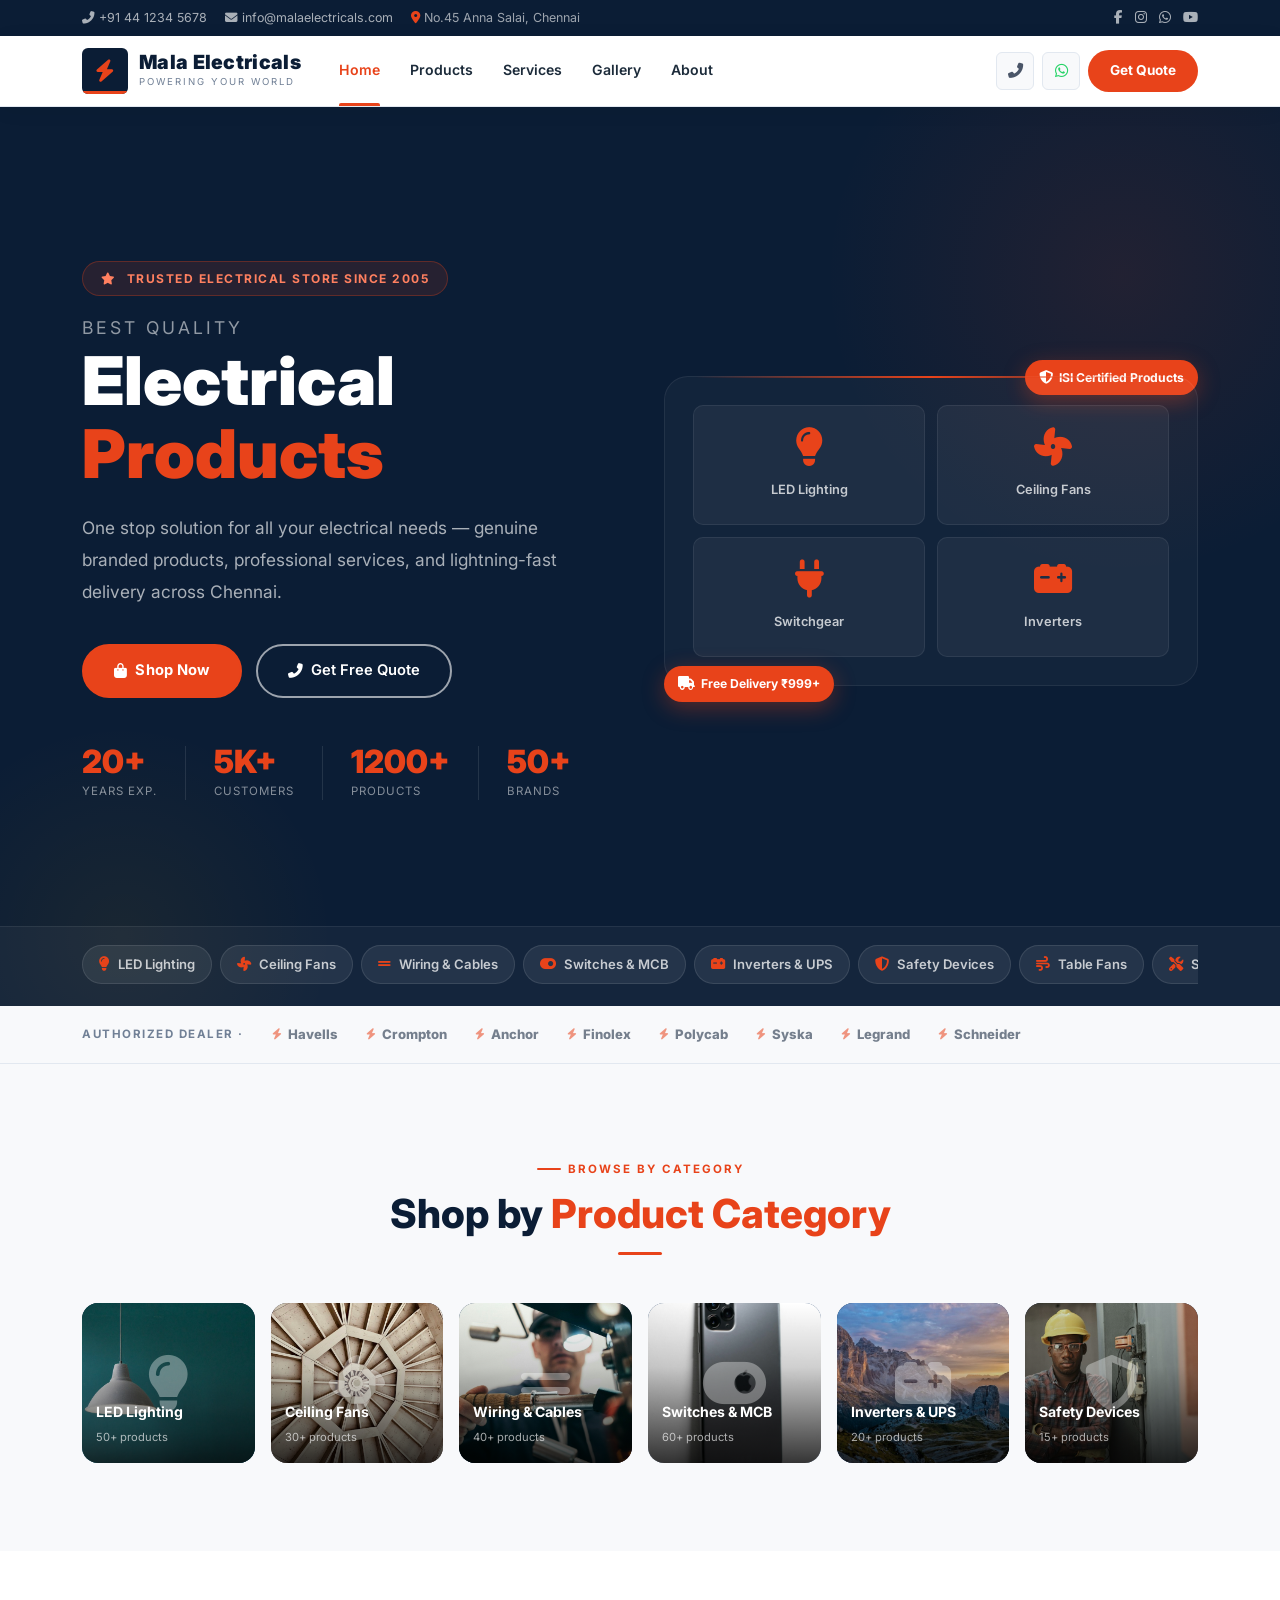
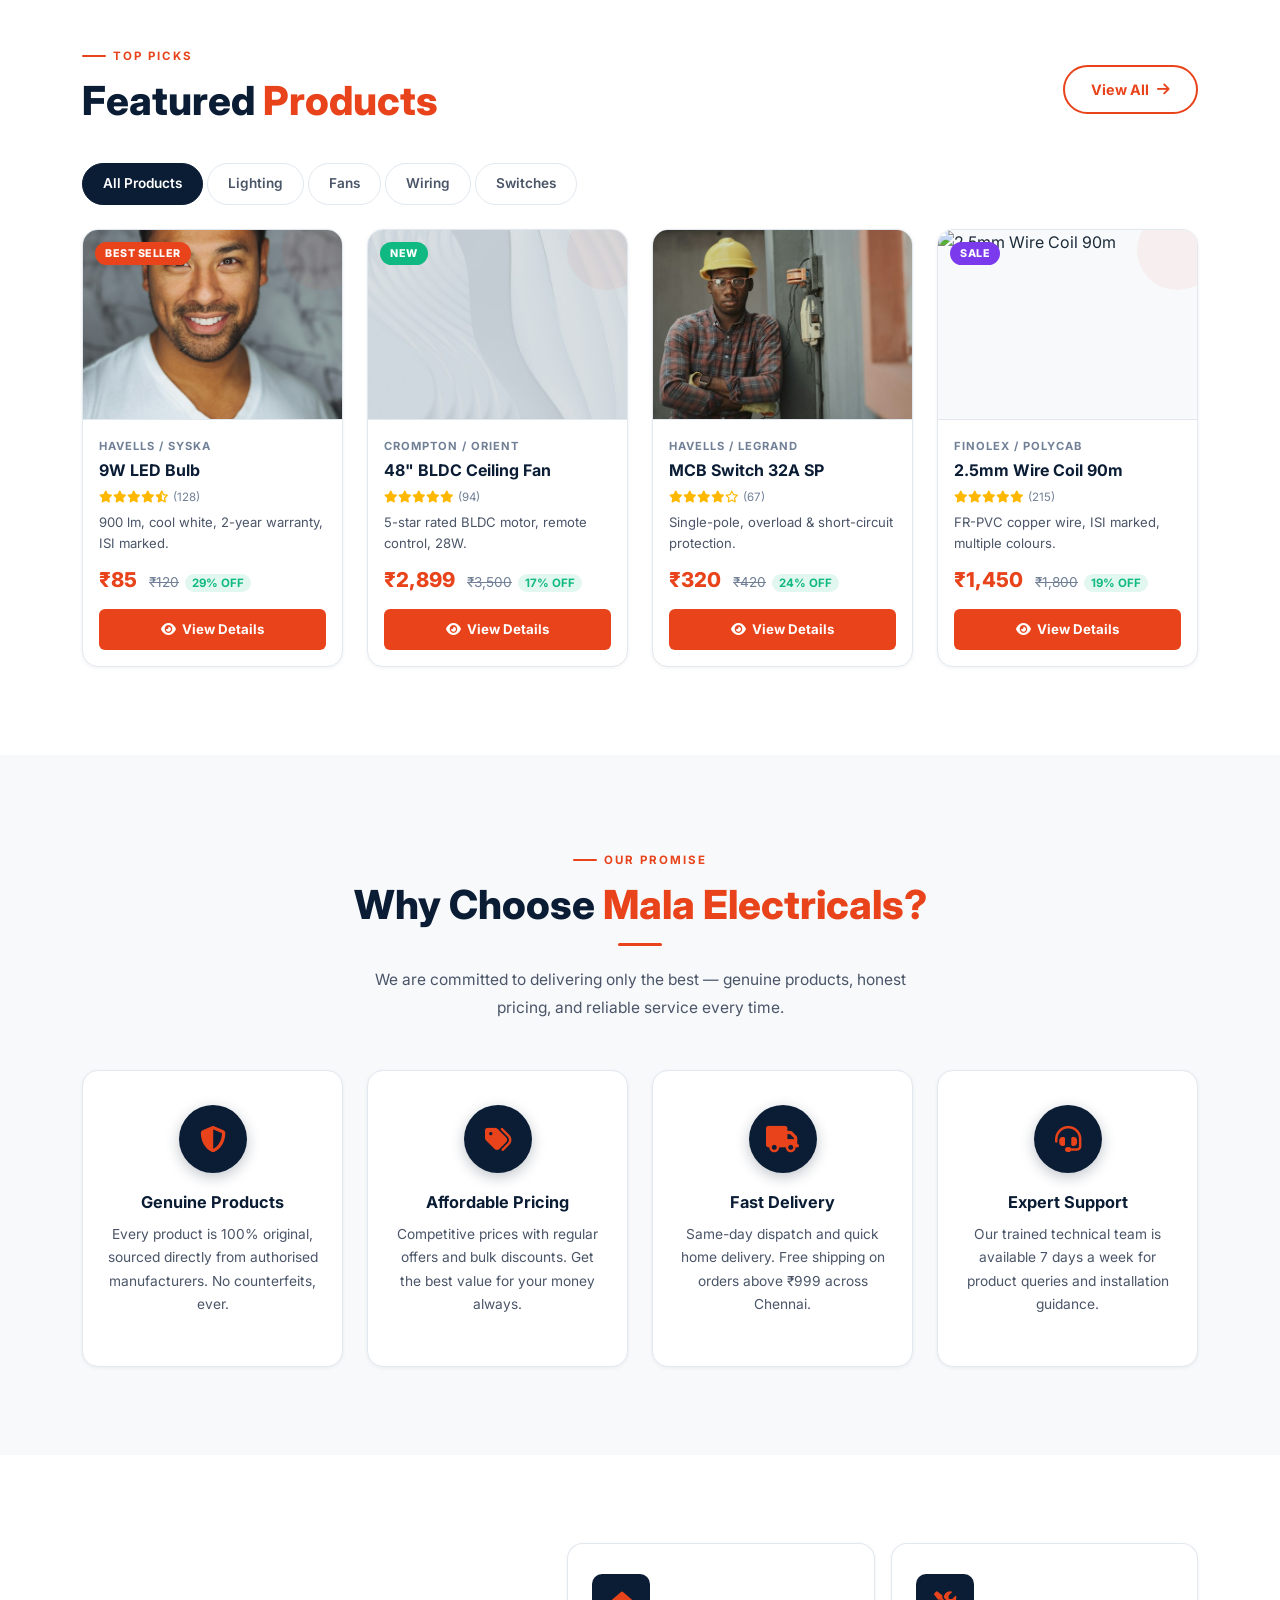
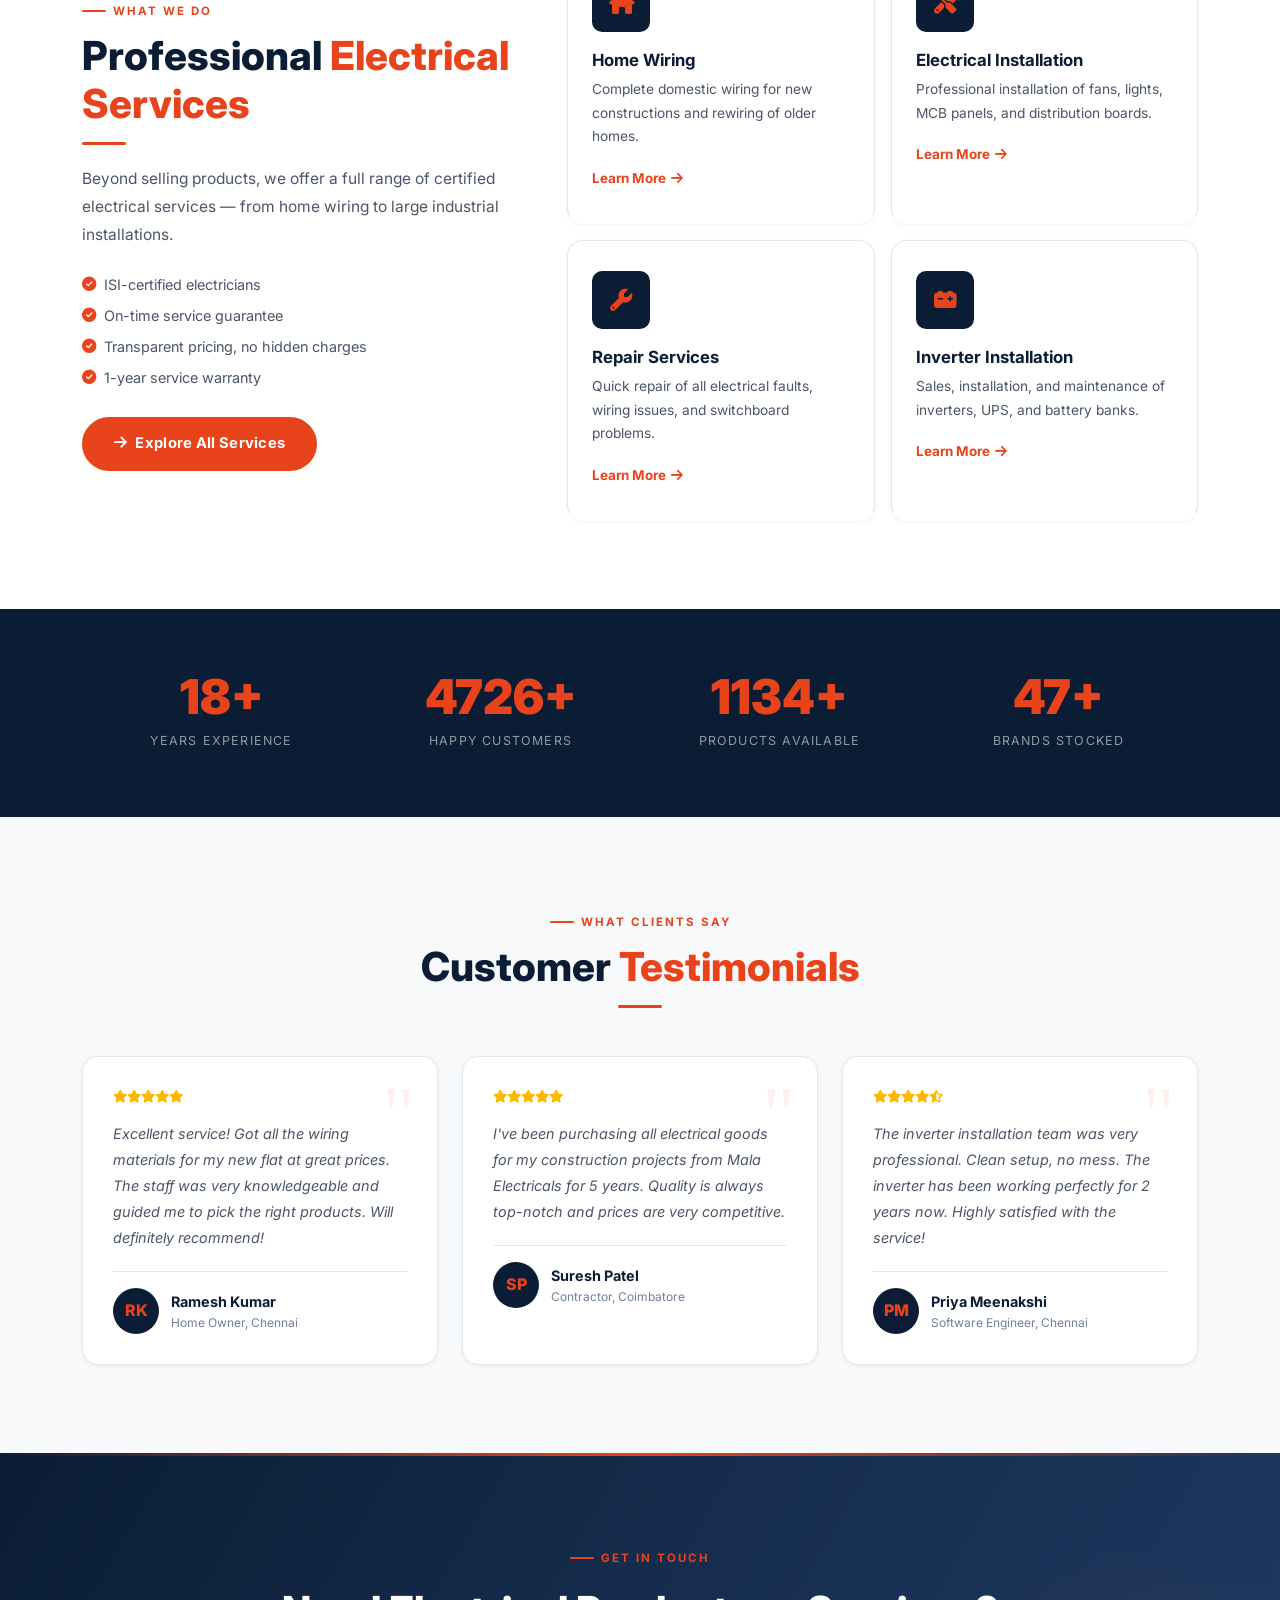
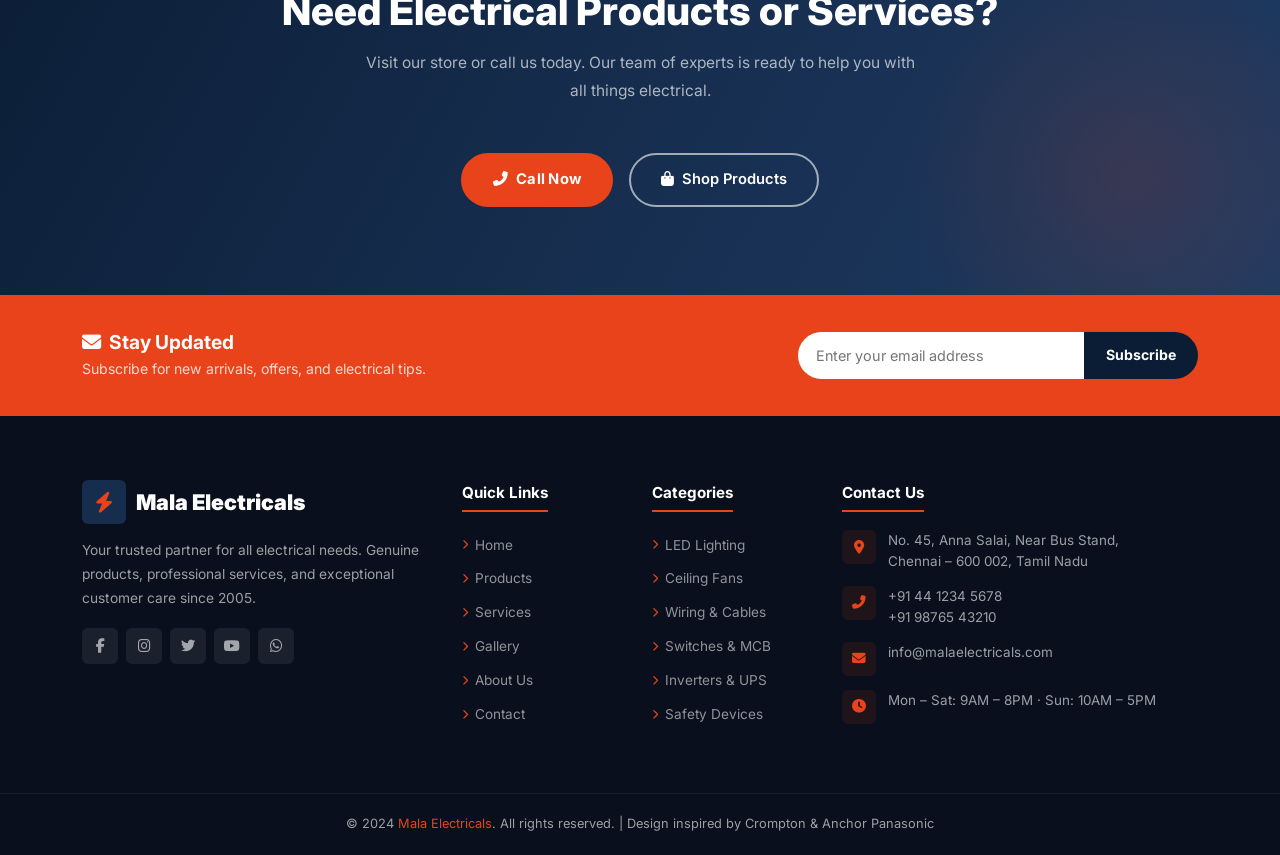
==== commit 9b7dabe0: "name is changed and some basic changes" ====
--- a/index.html
+++ b/index.html
@@ -3,8 +3,8 @@
 <head>
   <meta charset="UTF-8"/>
   <meta name="viewport" content="width=device-width,initial-scale=1.0"/>
-  <title>Bright Electricals — Best Quality Electrical Products</title>
-  <meta name="description" content="Bright Electricals — Chennai's trusted electrical products store. LED lighting, fans, wiring, MCB, inverters and professional services."/>
+  <title>Mala Electricals — Best Quality Electrical Products</title>
+  <meta name="description" content="Mala Electricals — Chennai's trusted electrical products store. LED lighting, fans, wiring, MCB, inverters and professional services."/>
   <link rel="stylesheet" href="https://cdn.jsdelivr.net/npm/bootstrap@5.3.2/dist/css/bootstrap.min.css"/>
   <link rel="stylesheet" href="https://cdnjs.cloudflare.com/ajax/libs/font-awesome/6.5.0/css/all.min.css"/>
   <link href="https://fonts.googleapis.com/css2?family=Inter:wght@400;500;600;700;800;900&display=swap" rel="stylesheet"/>
@@ -16,7 +16,7 @@
 <div id="preloader">
   <div class="pl-inner">
     <div class="pl-logo"><i class="fas fa-bolt"></i></div>
-    <div class="pl-brand">Bright Electricals</div>
+    <div class="pl-brand">Mala Electricals</div>
     <div class="pl-tag">Powering Your World</div>
     <div class="pl-bar"><div class="pl-bar-fill"></div></div>
   </div>
@@ -27,7 +27,7 @@
   <div class="container">
     <div class="top-bar-left">
       <a href="tel:+914412345678"><i class="fas fa-phone-alt"></i> +91 44 1234 5678</a>
-      <a href="mailto:info@brightelectricals.com"><i class="fas fa-envelope"></i> info@brightelectricals.com</a>
+      <a href="mailto:info@malaelectricals.com"><i class="fas fa-envelope"></i> info@malaelectricals.com</a>
       <span><i class="fas fa-map-marker-alt" style="color:var(--orange);"></i> No.45 Anna Salai, Chennai</span>
     </div>
     <div class="top-bar-right">
@@ -46,7 +46,7 @@
       <a href="index.html" class="navbar-brand-wrap">
         <div class="nb-logo"><i class="fas fa-bolt"></i></div>
         <div>
-          <span class="nb-brand-name">Bright Electricals</span>
+          <span class="nb-brand-name">Mala Electricals</span>
           <span class="nb-tagline">Powering Your World</span>
         </div>
       </a>
@@ -173,32 +173,32 @@
     </div>
     <div class="cat-grid reveal">
       <a href="products.html" class="cat-tile ctile-1">
-        <div class="cat-tile-bg"><i class="fas fa-lightbulb"></i></div>
+        <div class="cat-tile-bg" style="background-image:url('images/cat-led-lighting.jpg');"><i class="fas fa-lightbulb"></i></div>
         <div class="cat-tile-overlay"></div>
         <div class="cat-tile-label"><span class="cat-tile-name">LED Lighting</span><span class="cat-tile-count">50+ products</span></div>
       </a>
       <a href="products.html" class="cat-tile ctile-2">
-        <div class="cat-tile-bg"><i class="fas fa-fan"></i></div>
+        <div class="cat-tile-bg" style="background-image:url('images/cat-ceiling-fans.jpg');"><i class="fas fa-fan"></i></div>
         <div class="cat-tile-overlay"></div>
         <div class="cat-tile-label"><span class="cat-tile-name">Ceiling Fans</span><span class="cat-tile-count">30+ products</span></div>
       </a>
       <a href="products.html" class="cat-tile ctile-3">
-        <div class="cat-tile-bg"><i class="fas fa-grip-lines"></i></div>
+        <div class="cat-tile-bg" style="background-image:url('images/cat-wiring-cables.jpg');"><i class="fas fa-grip-lines"></i></div>
         <div class="cat-tile-overlay"></div>
         <div class="cat-tile-label"><span class="cat-tile-name">Wiring & Cables</span><span class="cat-tile-count">40+ products</span></div>
       </a>
       <a href="products.html" class="cat-tile ctile-4">
-        <div class="cat-tile-bg"><i class="fas fa-toggle-on"></i></div>
+        <div class="cat-tile-bg" style="background-image:url('images/cat-switches-mcb.jpg');"><i class="fas fa-toggle-on"></i></div>
         <div class="cat-tile-overlay"></div>
         <div class="cat-tile-label"><span class="cat-tile-name">Switches & MCB</span><span class="cat-tile-count">60+ products</span></div>
       </a>
       <a href="products.html" class="cat-tile ctile-5">
-        <div class="cat-tile-bg"><i class="fas fa-car-battery"></i></div>
+        <div class="cat-tile-bg" style="background-image:url('images/cat-inverters-ups.jpg');"><i class="fas fa-car-battery"></i></div>
         <div class="cat-tile-overlay"></div>
         <div class="cat-tile-label"><span class="cat-tile-name">Inverters & UPS</span><span class="cat-tile-count">20+ products</span></div>
       </a>
       <a href="products.html" class="cat-tile ctile-6">
-        <div class="cat-tile-bg"><i class="fas fa-shield-alt"></i></div>
+        <div class="cat-tile-bg" style="background-image:url('images/cat-safety-devices.jpg');"><i class="fas fa-shield-alt"></i></div>
         <div class="cat-tile-overlay"></div>
         <div class="cat-tile-label"><span class="cat-tile-name">Safety Devices</span><span class="cat-tile-count">15+ products</span></div>
       </a>
@@ -233,7 +233,7 @@
           <div class="pc-img">
             <span class="pc-badge">Best Seller</span>
             <button class="pc-wishlist"><i class="far fa-heart"></i></button>
-            <i class="fas fa-lightbulb"></i>
+            <img src="images/prod-led-bulb.jpg" alt="9W LED Bulb" loading="lazy">
           </div>
           <div class="pc-body">
             <div class="pc-brand">Havells / Syska</div>
@@ -251,7 +251,7 @@
           <div class="pc-img">
             <span class="pc-badge new">New</span>
             <button class="pc-wishlist"><i class="far fa-heart"></i></button>
-            <i class="fas fa-fan"></i>
+            <img src="images/prod-ceiling-fan.jpg" alt="48 inch BLDC Ceiling Fan" loading="lazy">
           </div>
           <div class="pc-body">
             <div class="pc-brand">Crompton / Orient</div>
@@ -268,7 +268,7 @@
         <div class="product-card">
           <div class="pc-img">
             <button class="pc-wishlist"><i class="far fa-heart"></i></button>
-            <i class="fas fa-toggle-on"></i>
+            <img src="images/prod-mcb.jpg" alt="MCB Switch 32A SP" loading="lazy">
           </div>
           <div class="pc-body">
             <div class="pc-brand">Havells / Legrand</div>
@@ -286,7 +286,7 @@
           <div class="pc-img">
             <span class="pc-badge" style="background:#7c3aed;">Sale</span>
             <button class="pc-wishlist"><i class="far fa-heart"></i></button>
-            <i class="fas fa-grip-lines"></i>
+            <img src="images/prod-wire-coil.jpg" alt="2.5mm Wire Coil 90m" loading="lazy">
           </div>
           <div class="pc-body">
             <div class="pc-brand">Finolex / Polycab</div>
@@ -307,7 +307,7 @@
   <div class="container">
     <div class="text-center mb-5 reveal">
       <div class="eyebrow">Our Promise</div>
-      <h2 class="section-h">Why Choose <span>Bright Electricals?</span></h2>
+      <h2 class="section-h">Why Choose <span>Mala Electricals?</span></h2>
       <div class="divider center"></div>
       <p class="section-p center">We are committed to delivering only the best — genuine products, honest pricing, and reliable service every time.</p>
     </div>
@@ -435,7 +435,7 @@
       <div class="col-md-4 reveal reveal-delay-2">
         <div class="testi-card">
           <div class="testi-stars"><i class="fas fa-star"></i><i class="fas fa-star"></i><i class="fas fa-star"></i><i class="fas fa-star"></i><i class="fas fa-star"></i></div>
-          <p class="testi-text">I've been purchasing all electrical goods for my construction projects from Bright Electricals for 5 years. Quality is always top-notch and prices are very competitive.</p>
+          <p class="testi-text">I've been purchasing all electrical goods for my construction projects from Mala Electricals for 5 years. Quality is always top-notch and prices are very competitive.</p>
           <div class="testi-author">
             <div class="testi-avatar">SP</div>
             <div><div class="testi-name">Suresh Patel</div><div class="testi-role">Contractor, Coimbatore</div></div>
@@ -492,7 +492,7 @@
       <div class="col-lg-4 col-md-6">
         <div class="footer-logo-wrap">
           <div class="fl-icon"><i class="fas fa-bolt"></i></div>
-          <span class="footer-brand">Bright Electricals</span>
+          <span class="footer-brand">Mala Electricals</span>
         </div>
         <p class="footer-about">Your trusted partner for all electrical needs. Genuine products, professional services, and exceptional customer care since 2005.</p>
         <div class="social-links">
@@ -529,13 +529,13 @@
         <h5 class="footer-heading">Contact Us</h5>
         <div class="footer-contact-row"><div class="fci"><i class="fas fa-map-marker-alt"></i></div><div class="inf">No. 45, Anna Salai, Near Bus Stand,<br>Chennai – 600 002, Tamil Nadu</div></div>
         <div class="footer-contact-row"><div class="fci"><i class="fas fa-phone-alt"></i></div><div class="inf"><a href="tel:+914412345678">+91 44 1234 5678</a><br><a href="tel:+919876543210">+91 98765 43210</a></div></div>
-        <div class="footer-contact-row"><div class="fci"><i class="fas fa-envelope"></i></div><div class="inf"><a href="mailto:info@brightelectricals.com">info@brightelectricals.com</a></div></div>
+        <div class="footer-contact-row"><div class="fci"><i class="fas fa-envelope"></i></div><div class="inf"><a href="mailto:info@malaelectricals.com">info@malaelectricals.com</a></div></div>
         <div class="footer-contact-row"><div class="fci"><i class="fas fa-clock"></i></div><div class="inf">Mon – Sat: 9AM – 8PM · Sun: 10AM – 5PM</div></div>
       </div>
     </div>
   </div>
   <div class="footer-bottom">
-    <p class="mb-0">© 2024 <a href="index.html">Bright Electricals</a>. All rights reserved. | Design inspired by Crompton &amp; Anchor Panasonic</p>
+    <p class="mb-0">© 2024 <a href="index.html">Mala Electricals</a>. All rights reserved. | Design inspired by Crompton &amp; Anchor Panasonic</p>
   </div>
 </footer>
 
@@ -543,4 +543,4 @@
 <script src="https://cdn.jsdelivr.net/npm/bootstrap@5.3.2/dist/js/bootstrap.bundle.min.js"></script>
 <script src="js/script.js"></script>
 </body>
-</html>
+</html>
--- a/css/style.css
+++ b/css/style.css
@@ -483,12 +483,13 @@
 .cat-tile-bg {
   position: absolute; inset: 0; display: flex; align-items: center; justify-content: center;
   transition: transform .4s ease;
+  background-size: cover; background-position: center; background-repeat: no-repeat;
 }
 .cat-tile:hover .cat-tile-bg { transform: scale(1.07); }
-.cat-tile-bg i { font-size: 3.5rem; color: rgba(255,255,255,.22); }
+.cat-tile-bg i { font-size: 3.5rem; color: rgba(255,255,255,.35); position: relative; z-index: 1; }
 .cat-tile-overlay {
   position: absolute; inset: 0;
-  background: linear-gradient(to top, rgba(0,0,0,.72) 0%, transparent 60%);
+  background: linear-gradient(to top, rgba(0,0,0,.78) 0%, rgba(0,0,0,.18) 60%, transparent 100%);
 }
 .cat-tile-label { position: relative; z-index: 2; padding: 14px; }
 .cat-tile-name { font-size: .88rem; font-weight: 700; color: #fff; display: block; }
@@ -522,6 +523,11 @@
   position: relative; overflow: hidden;
   border-bottom: 1px solid var(--border);
 }
+.pc-img img {
+  width: 100%; height: 100%; object-fit: cover;
+  transition: transform .4s ease;
+}
+.product-card:hover .pc-img img { transform: scale(1.07); }
 .pc-img::after { content: ''; position: absolute; top: -20px; right: -20px; width: 80px; height: 80px; background: rgba(232,67,26,.05); border-radius: 50%; }
 .pc-img i { font-size: 5.5rem; color: var(--navy-2); transition: var(--t); position: relative; z-index: 1; }
 .product-card:hover .pc-img i { color: var(--orange); transform: scale(1.08) rotate(-4deg); }
@@ -995,7 +1001,9 @@
 /* Gallery card layout */
 .gallery-item { background: #fff; border-radius: var(--r-lg); overflow: hidden; box-shadow: var(--shadow-sm); border: 1px solid var(--border); transition: var(--t); height: 100%; }
 .gallery-item:hover { transform: translateY(-5px); box-shadow: var(--shadow-md); }
-.gallery-img { height: 220px; display: flex; align-items: center; justify-content: center; position: relative; overflow: hidden; }
+.gallery-img { height: 220px; display: flex; align-items: center; justify-content: center; position: relative; overflow: hidden; background-size: cover; background-position: center; background-repeat: no-repeat; }
+.gallery-img img { position: absolute; inset: 0; width: 100%; height: 100%; object-fit: cover; transition: transform .5s ease; }
+.gallery-item:hover .gallery-img img { transform: scale(1.08); }
 .gallery-img i { font-size: 3.6rem; color: rgba(255,255,255,.18); position: relative; z-index: 1; }
 .gallery-overlay { position: absolute; inset: 0; background: rgba(11,29,53,.85); display: flex; flex-direction: column; align-items: center; justify-content: center; gap: 8px; opacity: 0; transition: var(--t); z-index: 2; }
 .gallery-item:hover .gallery-overlay { opacity: 1; }
